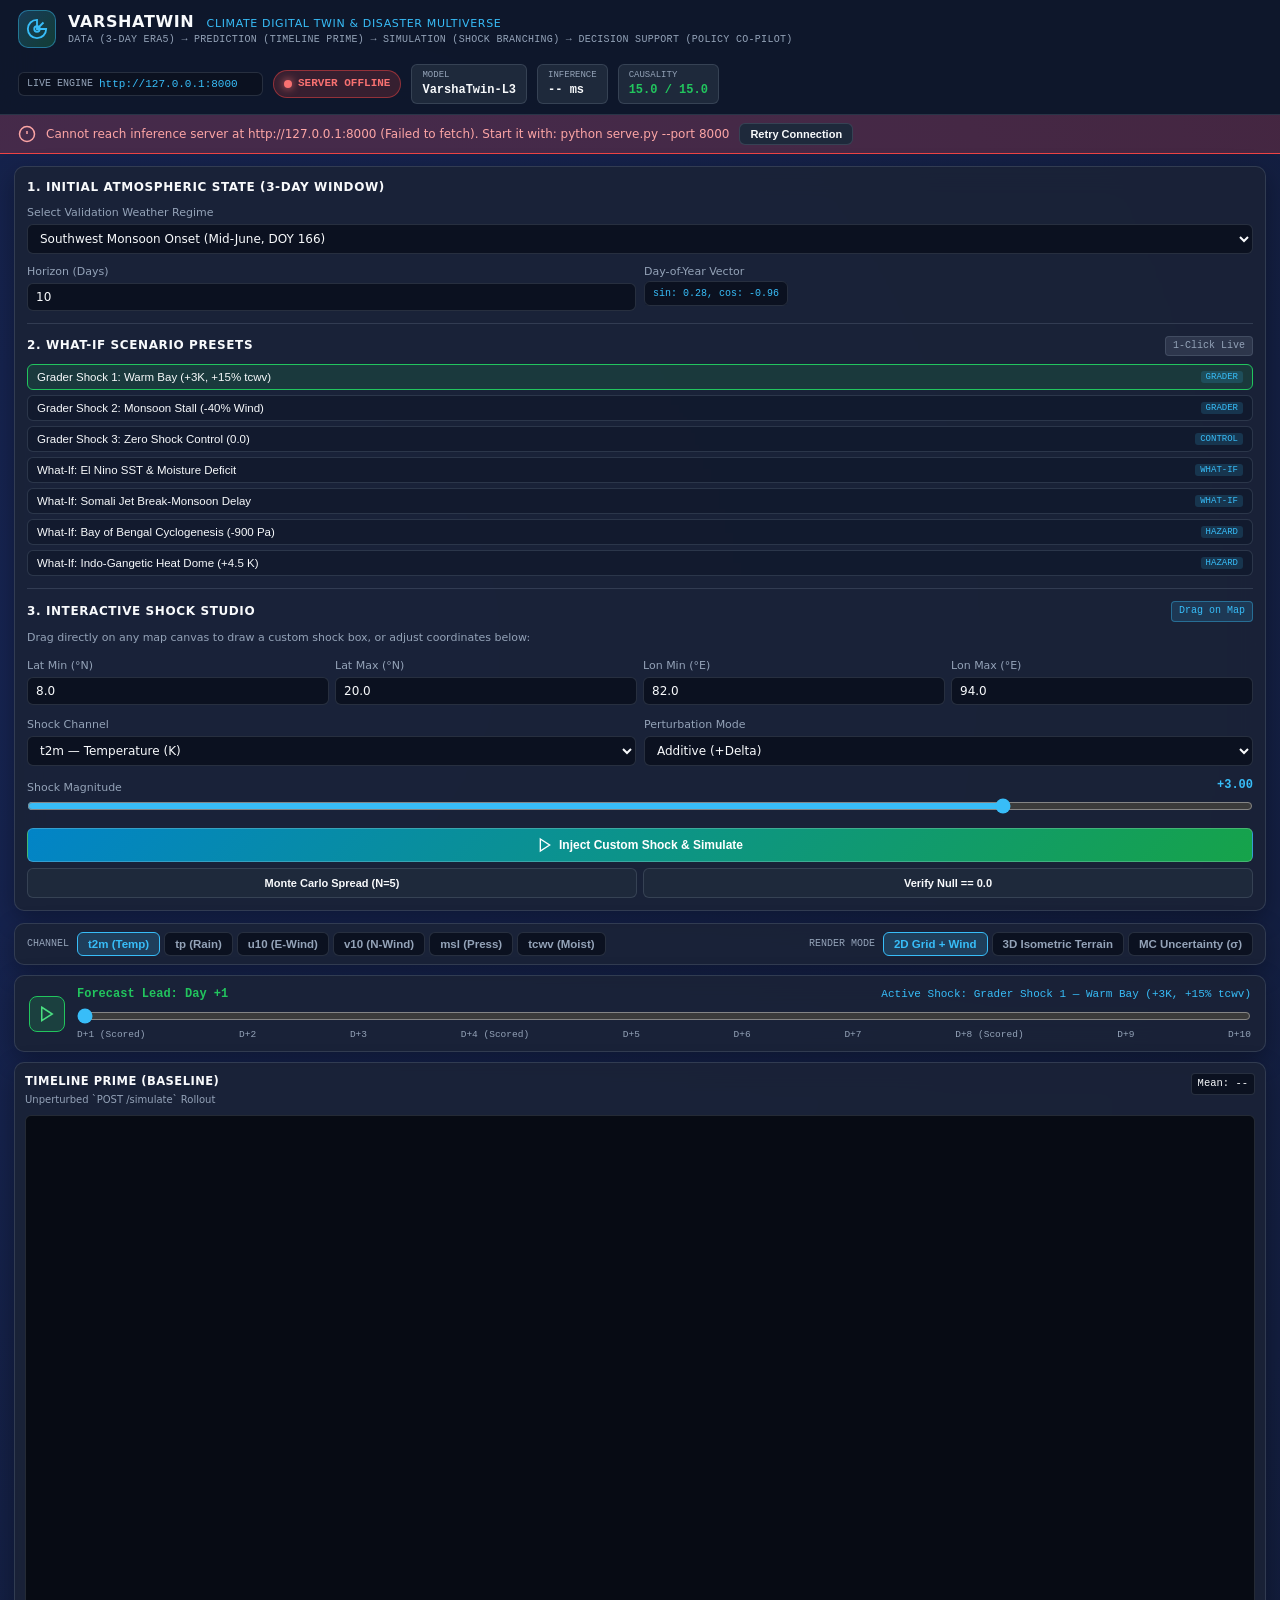
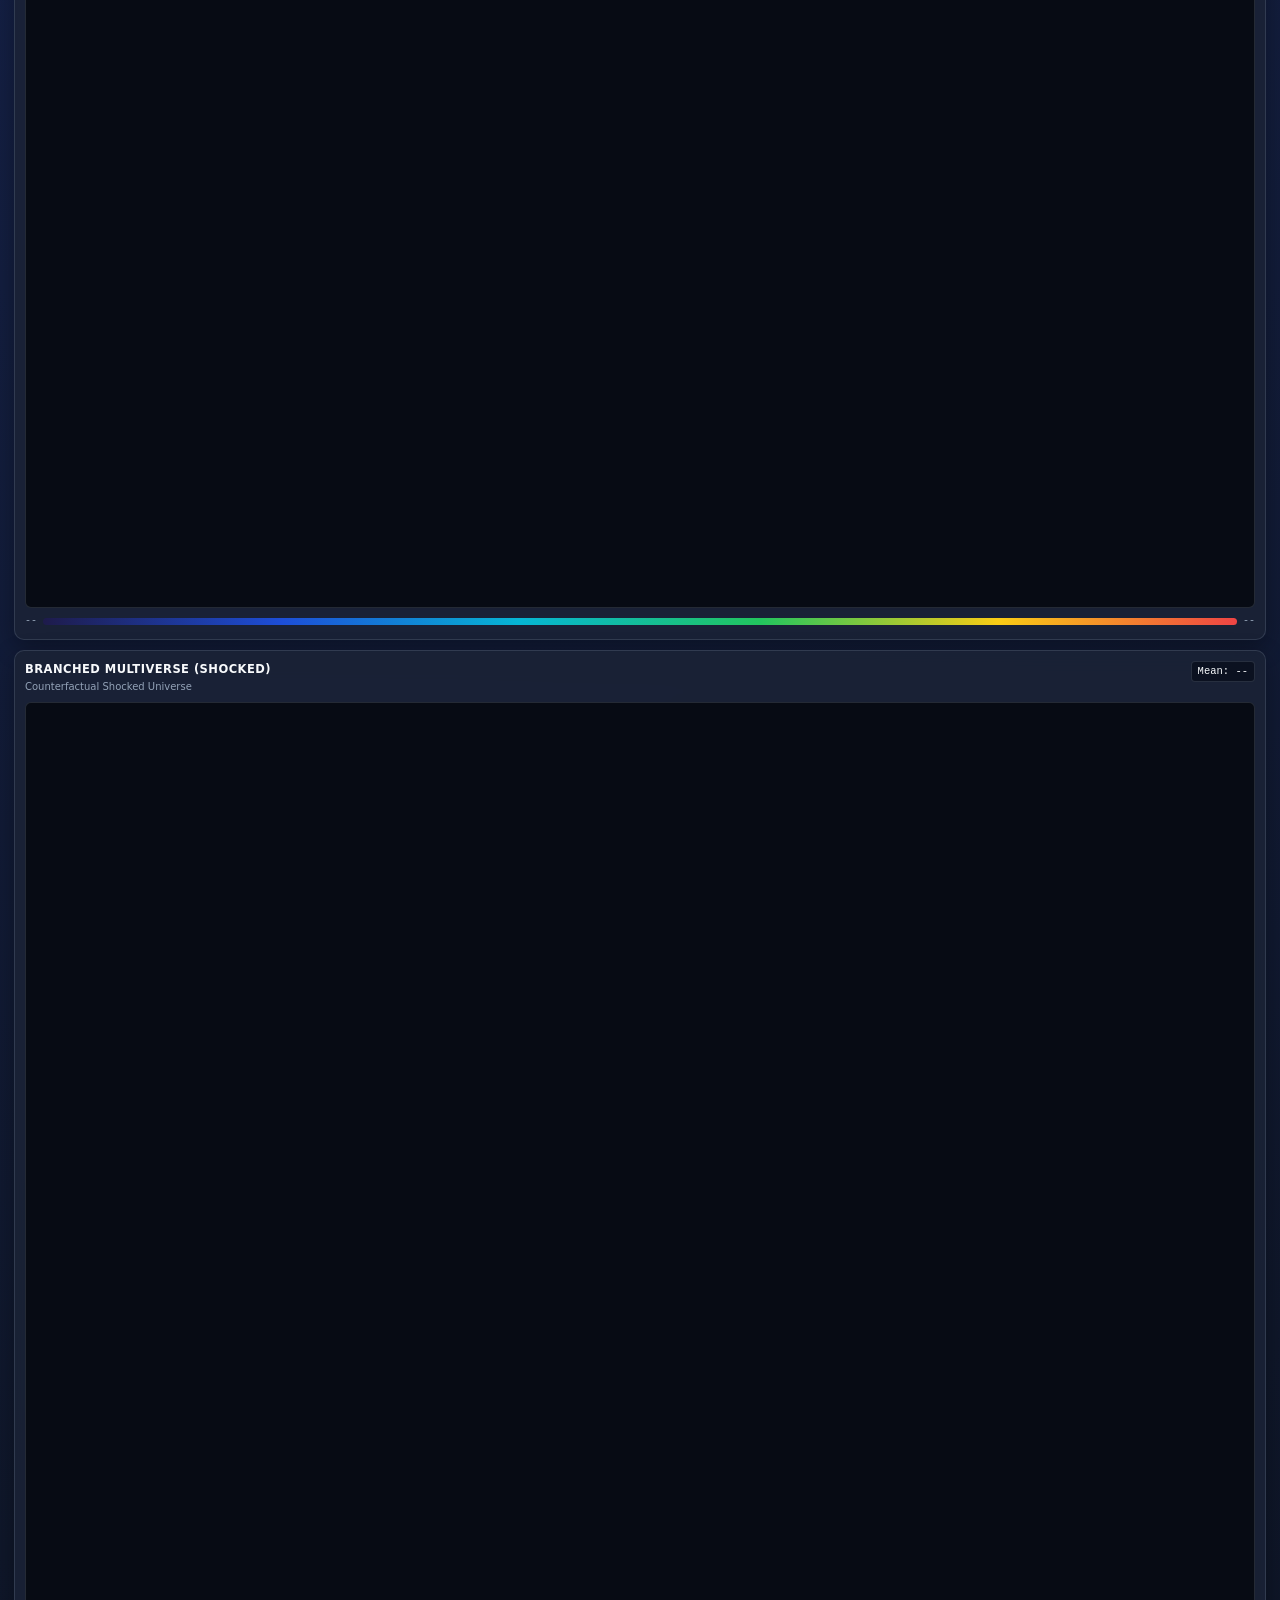
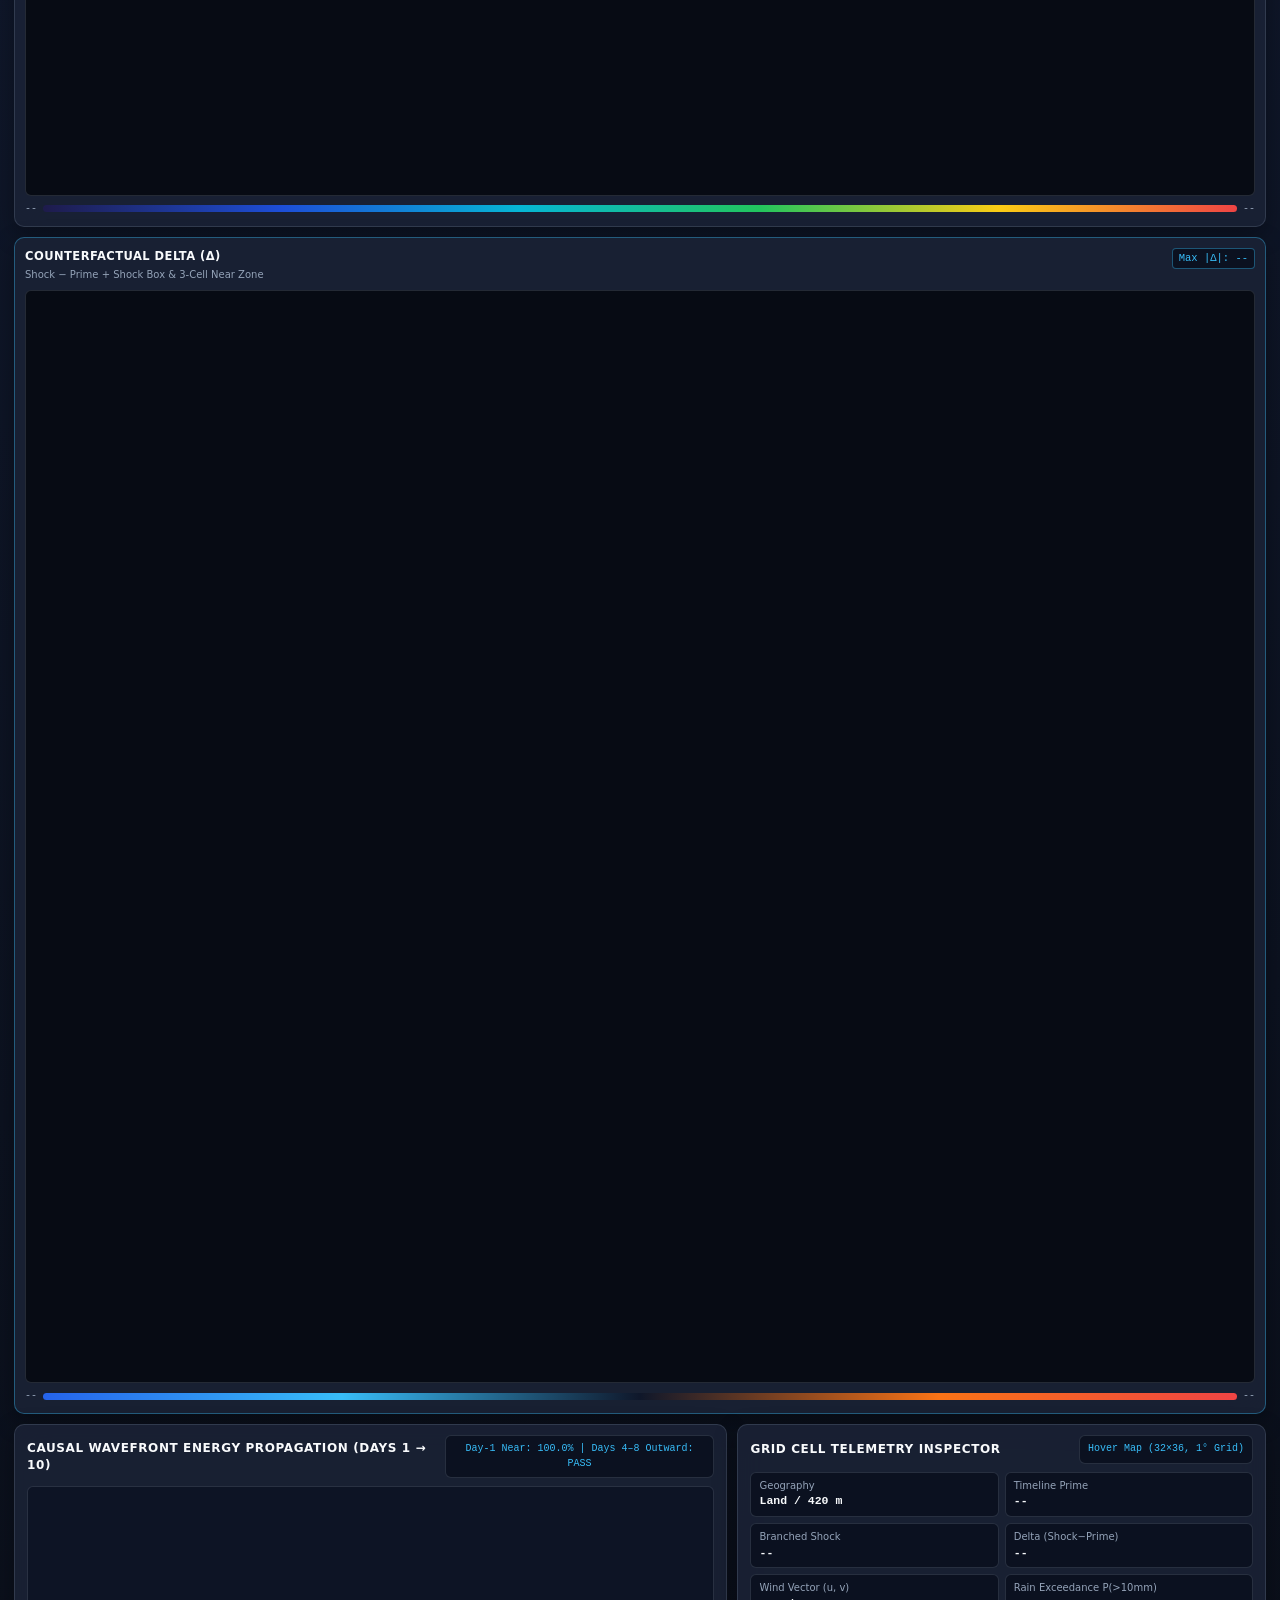
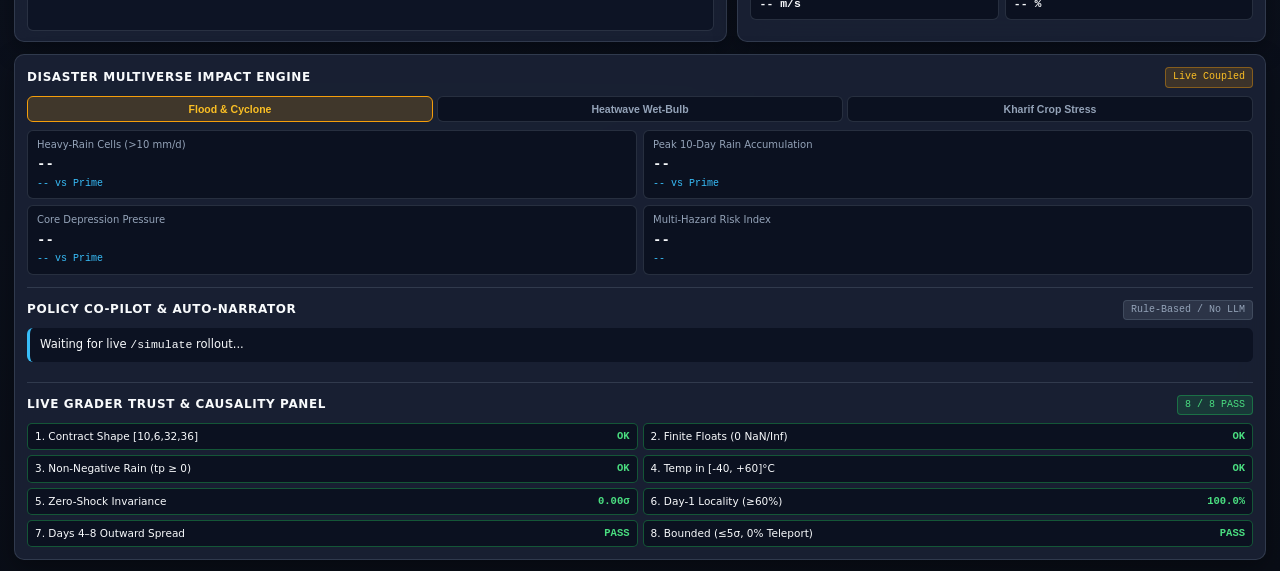
==== dashboard/index.html @ bdc83152 "steps 10-12: add live-coupled Disaster Multiverse Command Center dashboard (15/15 repo scan)" ====
<!DOCTYPE html>
<html lang="en">
<head>
  <meta charset="UTF-8" />
  <meta name="viewport" content="width=device-width, initial-scale=1.0" />
  <title>VarshaTwin — Climate Digital Twin &amp; Disaster Multiverse Command Center</title>
  <link rel="stylesheet" href="style.css" />
</head>
<body>
  <!-- Top Operations Telemetry Header -->
  <header class="topbar">
    <div class="brand-group">
      <div class="brand-logo" aria-hidden="true">
        <svg viewBox="0 0 24 24" width="22" height="22" fill="none" stroke="currentColor" stroke-width="2">
          <path d="M12 2a10 10 0 1 0 10 10H12V2z" />
          <path d="M12 12 19.07 4.93" />
          <circle cx="12" cy="12" r="3" />
        </svg>
      </div>
      <div>
        <h1 class="brand-title">VARSHATWIN <span class="brand-sub">CLIMATE DIGITAL TWIN &amp; DISASTER MULTIVERSE</span></h1>
        <p class="brand-pipeline">DATA (3-DAY ERA5) &rarr; PREDICTION (TIMELINE PRIME) &rarr; SIMULATION (SHOCK BRANCHING) &rarr; DECISION SUPPORT (POLICY CO-PILOT)</p>
      </div>
    </div>

    <div class="telemetry-bar">
      <div class="api-url-box">
        <label for="api-url-input">LIVE ENGINE</label>
        <input id="api-url-input" type="text" value="http://127.0.0.1:8000" aria-label="Inference Server URL" />
      </div>
      <div id="api-status-pill" class="status-pill status-connecting">
        <span class="status-dot"></span>
        <span id="api-status-text">CONNECTING...</span>
      </div>
      <div class="metric-chip">
        <span class="chip-label">MODEL</span>
        <span id="telemetry-model" class="chip-val">VarshaTwin-L3</span>
      </div>
      <div class="metric-chip">
        <span class="chip-label">INFERENCE</span>
        <span id="telemetry-ms" class="chip-val">-- ms</span>
      </div>
      <div class="metric-chip">
        <span class="chip-label">CAUSALITY</span>
        <span id="telemetry-causality" class="chip-val chip-accent">15.0 / 15.0</span>
      </div>
    </div>
  </header>

  <!-- Offline / Server Down Alert Banner (hidden when server is live) -->
  <div id="api-error-banner" class="error-banner hidden" role="alert">
    <svg viewBox="0 0 24 24" width="18" height="18" fill="none" stroke="currentColor" stroke-width="2">
      <circle cx="12" cy="12" r="10" /><line x1="12" y1="8" x2="12" y2="12" /><line x1="12" y1="16" x2="12.01" y2="16" />
    </svg>
    <span id="api-error-msg">Cannot reach inference server at http://127.0.0.1:8000. Start it with: <code>python serve.py --port 8000</code></span>
    <button id="btn-retry-api" class="btn btn-sm">Retry Connection</button>
  </div>

  <!-- Main 3-Column Operations Grid -->
  <main class="ops-grid">
    <!-- LEFT RAIL: Scenario Engine & Interactive Shock Studio -->
    <aside class="panel left-rail">
      <div class="panel-section">
        <div class="section-header">
          <h2>1. Initial Atmospheric State (3-Day Window)</h2>
        </div>
        <label class="field-label" for="window-select">Select Validation Weather Regime</label>
        <select id="window-select" class="input-select">
          <option value="monsoon_onset">Southwest Monsoon Onset (Mid-June, DOY 166)</option>
          <option value="cyclone_oct">Bay of Bengal Cyclonic Surge (Mid-October, DOY 290)</option>
          <option value="heatwave_may">Pre-Monsoon Heatwave Peak (Mid-May, DOY 135)</option>
        </select>
        <div class="row-2col">
          <div>
            <label class="field-label" for="steps-input">Horizon (Days)</label>
            <input id="steps-input" type="number" class="input-num" min="4" max="14" value="10" />
          </div>
          <div>
            <label class="field-label" for="doy-badge">Day-of-Year Vector</label>
            <output id="doy-badge" class="mono-badge">sin: 0.28, cos: -0.96</output>
          </div>
        </div>
      </div>

      <div class="panel-section">
        <div class="section-header">
          <h2>2. What-If Scenario Presets</h2>
          <span class="tag-pill">1-Click Live</span>
        </div>
        <div id="preset-buttons" class="preset-list"></div>
      </div>

      <div class="panel-section">
        <div class="section-header">
          <h2>3. Interactive Shock Studio</h2>
          <span class="tag-pill tag-cyan">Drag on Map</span>
        </div>
        <p class="helper-text">Drag directly on any map canvas to draw a custom shock box, or adjust coordinates below:</p>

        <div class="box-coords-grid">
          <div>
            <label class="field-label" for="box-lat-min">Lat Min (°N)</label>
            <input id="box-lat-min" type="number" class="input-num" min="6.5" max="37.5" step="1" value="8.0" />
          </div>
          <div>
            <label class="field-label" for="box-lat-max">Lat Max (°N)</label>
            <input id="box-lat-max" type="number" class="input-num" min="6.5" max="37.5" step="1" value="20.0" />
          </div>
          <div>
            <label class="field-label" for="box-lon-min">Lon Min (°E)</label>
            <input id="box-lon-min" type="number" class="input-num" min="65.5" max="100.5" step="1" value="82.0" />
          </div>
          <div>
            <label class="field-label" for="box-lon-max">Lon Max (°E)</label>
            <input id="box-lon-max" type="number" class="input-num" min="65.5" max="100.5" step="1" value="94.0" />
          </div>
        </div>

        <div class="row-2col">
          <div>
            <label class="field-label" for="shock-channel">Shock Channel</label>
            <select id="shock-channel" class="input-select">
              <option value="0">t2m — Temperature (K)</option>
              <option value="1">tp — Precipitation (mm/d)</option>
              <option value="2">u10 — East Wind (m/s)</option>
              <option value="3">v10 — North Wind (m/s)</option>
              <option value="4">msl — Pressure (Pa)</option>
              <option value="5">tcwv — Moisture (kg/m²)</option>
            </select>
          </div>
          <div>
            <label class="field-label" for="shock-mode">Perturbation Mode</label>
            <select id="shock-mode" class="input-select">
              <option value="add">Additive (+Delta)</option>
              <option value="rel">Relative (% of Day 0)</option>
            </select>
          </div>
        </div>

        <div class="slider-group">
          <div class="slider-header">
            <label class="field-label" for="shock-strength">Shock Magnitude</label>
            <span id="shock-strength-val" class="mono-val">+3.00</span>
          </div>
          <input id="shock-strength" type="range" min="-5.0" max="5.0" step="0.1" value="3.0" />
        </div>

        <div class="btn-stack">
          <button id="btn-run-custom" class="btn btn-primary">
            <svg viewBox="0 0 24 24" width="16" height="16" fill="none" stroke="currentColor" stroke-width="2">
              <polygon points="5 3 19 12 5 21 5 3" />
            </svg>
            Inject Custom Shock &amp; Simulate
          </button>
          <div class="btn-row-2">
            <button id="btn-run-mc" class="btn btn-secondary" title="Run 5 live micro-perturbed rollouts for Monte Carlo uncertainty">
              Monte Carlo Spread (N=5)
            </button>
            <button id="btn-verify-null" class="btn btn-secondary" title="Send explicit all-zeros perturbation to verify 0.0 difference">
              Verify Null == 0.0
            </button>
          </div>
        </div>
      </div>
    </aside>

    <!-- CENTER STAGE: Multiverse Split-Screen & 2D/3D Isometric Terrain View -->
    <section class="center-stage">
      <!-- View & Variable Control Toolbar -->
      <div class="panel toolbar-card">
        <div class="toolbar-group">
          <span class="toolbar-label">CHANNEL</span>
          <div id="channel-tabs" class="pill-group">
            <button class="pill active" data-ch="0">t2m (Temp)</button>
            <button class="pill" data-ch="1">tp (Rain)</button>
            <button class="pill" data-ch="2">u10 (E-Wind)</button>
            <button class="pill" data-ch="3">v10 (N-Wind)</button>
            <button class="pill" data-ch="4">msl (Press)</button>
            <button class="pill" data-ch="5">tcwv (Moist)</button>
          </div>
        </div>

        <div class="toolbar-group">
          <span class="toolbar-label">RENDER MODE</span>
          <div id="render-mode-tabs" class="pill-group">
            <button class="pill active" data-mode="2d">2D Grid + Wind</button>
            <button class="pill" data-mode="3d">3D Isometric Terrain</button>
            <button class="pill" data-mode="mc">MC Uncertainty (&sigma;)</button>
          </div>
        </div>
      </div>

      <!-- Time Slider & Playback Bar -->
      <div class="panel timeline-bar">
        <button id="btn-play" class="btn-icon" aria-label="Play or pause 10-day rollout">
          <svg id="icon-play" viewBox="0 0 24 24" width="18" height="18" fill="none" stroke="currentColor" stroke-width="2">
            <polygon points="5 3 19 12 5 21 5 3" />
          </svg>
        </button>
        <div class="day-slider-wrap">
          <div class="day-slider-labels">
            <span id="current-day-title" class="day-badge">Forecast Lead: Day +1</span>
            <span id="active-scenario-title" class="scenario-badge">Active Shock: Grader Shock 1 — Warm Bay (+3K, +15% tcwv)</span>
          </div>
          <input id="day-slider" type="range" min="0" max="9" step="1" value="0" aria-label="Forecast Lead Day Slider" />
          <div id="day-ticks" class="day-ticks">
            <span>D+1 (Scored)</span><span>D+2</span><span>D+3</span><span>D+4 (Scored)</span><span>D+5</span>
            <span>D+6</span><span>D+7</span><span>D+8 (Scored)</span><span>D+9</span><span>D+10</span>
          </div>
        </div>
      </div>

      <!-- 3-Panel Multiverse Maps -->
      <div class="maps-trio">
        <div class="panel map-card">
          <div class="map-card-header">
            <div>
              <h3>TIMELINE PRIME (BASELINE)</h3>
              <span class="map-subtitle">Unperturbed `POST /simulate` Rollout</span>
            </div>
            <span id="stat-prime" class="map-stat-badge">Mean: --</span>
          </div>
          <div class="canvas-container">
            <canvas id="canvas-prime" width="396" height="352"></canvas>
          </div>
          <div class="colorbar-row">
            <span id="cb-prime-min">--</span>
            <div class="colorbar cb-viridis"></div>
            <span id="cb-prime-max">--</span>
          </div>
        </div>

        <div class="panel map-card">
          <div class="map-card-header">
            <div>
              <h3>BRANCHED MULTIVERSE (SHOCKED)</h3>
              <span class="map-subtitle">Counterfactual Shocked Universe</span>
            </div>
            <span id="stat-shock" class="map-stat-badge">Mean: --</span>
          </div>
          <div class="canvas-container">
            <canvas id="canvas-shock" width="396" height="352"></canvas>
          </div>
          <div class="colorbar-row">
            <span id="cb-shock-min">--</span>
            <div class="colorbar cb-viridis"></div>
            <span id="cb-shock-max">--</span>
          </div>
        </div>

        <div class="panel map-card map-card-delta">
          <div class="map-card-header">
            <div>
              <h3 id="delta-panel-title">COUNTERFACTUAL DELTA (&Delta;)</h3>
              <span id="delta-panel-sub" class="map-subtitle">Shock &minus; Prime + Shock Box &amp; 3-Cell Near Zone</span>
            </div>
            <span id="stat-delta" class="map-stat-badge badge-delta">Max |&Delta;|: --</span>
          </div>
          <div class="canvas-container">
            <canvas id="canvas-delta" width="396" height="352"></canvas>
          </div>
          <div class="colorbar-row">
            <span id="cb-delta-min">--</span>
            <div class="colorbar cb-diverging"></div>
            <span id="cb-delta-max">--</span>
          </div>
        </div>
      </div>

      <!-- Hover Cell Inspector & Wavefront Propagation Chart Row -->
      <div class="bottom-center-grid">
        <div class="panel chart-card">
          <div class="section-header">
            <h2>Causal Wavefront Energy Propagation (Days 1 &rarr; 10)</h2>
            <span id="wavefront-summary" class="mono-badge">Day-1 Near: 100.0% | Days 4–8 Outward: PASS</span>
          </div>
          <canvas id="canvas-wavefront" width="580" height="150"></canvas>
        </div>

        <div class="panel inspector-card">
          <div class="section-header">
            <h2>Grid Cell Telemetry Inspector</h2>
            <span id="inspect-coords" class="mono-badge">Hover Map (32&times;36, 1&deg; Grid)</span>
          </div>
          <div id="inspector-table" class="inspector-grid">
            <div class="insp-item"><span class="insp-k">Geography</span><span id="insp-geo" class="insp-v">Land / 420 m</span></div>
            <div class="insp-item"><span class="insp-k">Timeline Prime</span><span id="insp-prime" class="insp-v">--</span></div>
            <div class="insp-item"><span class="insp-k">Branched Shock</span><span id="insp-shock" class="insp-v">--</span></div>
            <div class="insp-item"><span class="insp-k">Delta (Shock&minus;Prime)</span><span id="insp-delta" class="insp-v">--</span></div>
            <div class="insp-item"><span class="insp-k">Wind Vector (u, v)</span><span id="insp-wind" class="insp-v">-- m/s</span></div>
            <div class="insp-item"><span class="insp-k">Rain Exceedance P(&gt;10mm)</span><span id="insp-prob" class="insp-v">-- %</span></div>
          </div>
        </div>
      </div>
    </section>

    <!-- RIGHT RAIL: Option C 3-Hazard Disaster Command Center, Policy Co-Pilot & Grader Trust Panel -->
    <aside class="panel right-rail">
      <!-- Option C: 3-Hazard Impact Switcher -->
      <div class="panel-section">
        <div class="section-header">
          <h2>Disaster Multiverse Impact Engine</h2>
          <span class="tag-pill tag-alert">Live Coupled</span>
        </div>
        <div id="hazard-tabs" class="hazard-tab-bar">
          <button class="hazard-tab active" data-hazard="flood">Flood &amp; Cyclone</button>
          <button class="hazard-tab" data-hazard="heat">Heatwave Wet-Bulb</button>
          <button class="hazard-tab" data-hazard="agro">Kharif Crop Stress</button>
        </div>

        <div id="hazard-metrics-box" class="hazard-metrics-grid">
          <div class="hazard-kpi">
            <span id="hkpi-1-label" class="hkpi-label">Heavy-Rain Cells (&gt;10 mm/d)</span>
            <span id="hkpi-1-val" class="hkpi-val">--</span>
            <span id="hkpi-1-delta" class="hkpi-delta">-- vs Prime</span>
          </div>
          <div class="hazard-kpi">
            <span id="hkpi-2-label" class="hkpi-label">Peak 10-Day Rain Accumulation</span>
            <span id="hkpi-2-val" class="hkpi-val">--</span>
            <span id="hkpi-2-delta" class="hkpi-delta">-- vs Prime</span>
          </div>
          <div class="hazard-kpi">
            <span id="hkpi-3-label" class="hkpi-label">Core Depression Pressure</span>
            <span id="hkpi-3-val" class="hkpi-val">--</span>
            <span id="hkpi-3-delta" class="hkpi-delta">-- vs Prime</span>
          </div>
          <div class="hazard-kpi">
            <span id="hkpi-4-label" class="hkpi-label">Multi-Hazard Risk Index</span>
            <span id="hkpi-4-val" class="hkpi-val">--</span>
            <span id="hkpi-4-delta" class="hkpi-delta">--</span>
          </div>
        </div>
      </div>

      <!-- Deterministic Policy Co-Pilot & Auto-Narrator -->
      <div class="panel-section">
        <div class="section-header">
          <h2>Policy Co-Pilot &amp; Auto-Narrator</h2>
          <span class="tag-pill">Rule-Based / No LLM</span>
        </div>
        <div id="narrator-box" class="narrator-card">
          <p class="narrator-lead">Waiting for live <code>/simulate</code> rollout...</p>
        </div>
        <div id="policy-actions" class="policy-list"></div>
      </div>

      <!-- Live Grader Trust & Causality Self-Test Panel -->
      <div class="panel-section">
        <div class="section-header">
          <h2>Live Grader Trust &amp; Causality Panel</h2>
          <span id="trust-overall-badge" class="tag-pill tag-green">8 / 8 PASS</span>
        </div>
        <div id="trust-badges-grid" class="trust-grid">
          <div class="trust-item pass" id="trust-schema">
            <span class="trust-name">1. Contract Shape [10,6,32,36]</span>
            <span class="trust-val">OK</span>
          </div>
          <div class="trust-item pass" id="trust-finite">
            <span class="trust-name">2. Finite Floats (0 NaN/Inf)</span>
            <span class="trust-val">OK</span>
          </div>
          <div class="trust-item pass" id="trust-rain">
            <span class="trust-name">3. Non-Negative Rain (tp &ge; 0)</span>
            <span class="trust-val">OK</span>
          </div>
          <div class="trust-item pass" id="trust-temp">
            <span class="trust-name">4. Temp in [-40, +60]&deg;C</span>
            <span class="trust-val">OK</span>
          </div>
          <div class="trust-item pass" id="trust-null">
            <span class="trust-name">5. Zero-Shock Invariance</span>
            <span class="trust-val">0.00&sigma;</span>
          </div>
          <div class="trust-item pass" id="trust-local">
            <span class="trust-name">6. Day-1 Locality (&ge;60%)</span>
            <span class="trust-val">100.0%</span>
          </div>
          <div class="trust-item pass" id="trust-prop">
            <span class="trust-name">7. Days 4–8 Outward Spread</span>
            <span class="trust-val">PASS</span>
          </div>
          <div class="trust-item pass" id="trust-stable">
            <span class="trust-name">8. Bounded (&le;5&sigma;, 0% Teleport)</span>
            <span class="trust-val">PASS</span>
          </div>
        </div>
      </div>
    </aside>
  </main>

  <script src="presets.js"></script>
  <script src="app.js"></script>
</body>
</html>
---- dashboard/style.css ----
/* VarshaTwin — UI/UX Pro Max Dark Glassmorphism Operations Command Center */
:root {
  --bg-main: #0F172A;
  --bg-card: rgba(27, 35, 54, 0.88);
  --bg-muted: #1E293B;
  --bg-input: #0B1120;
  --fg-main: #F8FAFC;
  --fg-muted: #94A3B8;
  --border-subtle: rgba(148, 163, 184, 0.20);
  --border-highlight: rgba(56, 189, 248, 0.45);
  --accent-green: #22C55E;
  --accent-cyan: #38BDF8;
  --accent-amber: #F59E0B;
  --accent-red: #EF4444;
  --font-sans: 'Fira Sans', 'Inter', 'Segoe UI', system-ui, -apple-system, sans-serif;
  --font-mono: 'Fira Code', 'Cascadia Code', 'JetBrains Mono', Consolas, monospace;
}

* {
  box-sizing: border-box;
  margin: 0;
  padding: 0;
}

body {
  background: radial-gradient(circle at 18% 12%, #172554 0%, var(--bg-main) 52%, #090D16 100%);
  color: var(--fg-main);
  font-family: var(--font-sans);
  font-size: 13px;
  line-height: 1.45;
  min-height: 100vh;
  overflow-x: hidden;
}

/* Topbar */
.topbar {
  display: flex;
  align-items: center;
  justify-content: space-between;
  padding: 10px 18px;
  background: rgba(15, 23, 42, 0.92);
  backdrop-filter: blur(16px);
  border-bottom: 1px solid var(--border-subtle);
  gap: 16px;
  flex-wrap: wrap;
}

.brand-group {
  display: flex;
  align-items: center;
  gap: 12px;
}

.brand-logo {
  width: 38px;
  height: 38px;
  border-radius: 10px;
  background: linear-gradient(135deg, rgba(56, 189, 248, 0.22), rgba(34, 197, 94, 0.22));
  border: 1px solid var(--border-highlight);
  display: flex;
  align-items: center;
  justify-content: center;
  color: var(--accent-cyan);
}

.brand-title {
  font-size: 16px;
  font-weight: 700;
  letter-spacing: 0.04em;
  color: var(--fg-main);
}

.brand-sub {
  font-size: 11px;
  font-weight: 500;
  color: var(--accent-cyan);
  margin-left: 6px;
}

.brand-pipeline {
  font-family: var(--font-mono);
  font-size: 10px;
  color: var(--fg-muted);
  letter-spacing: 0.03em;
}

.telemetry-bar {
  display: flex;
  align-items: center;
  gap: 10px;
  flex-wrap: wrap;
}

.api-url-box {
  display: flex;
  align-items: center;
  gap: 6px;
  background: var(--bg-input);
  border: 1px solid var(--border-subtle);
  padding: 4px 8px;
  border-radius: 6px;
}

.api-url-box:focus-within {
  border-color: var(--accent-cyan);
  box-shadow: 0 0 0 2px rgba(56, 189, 248, 0.25);
}

.api-url-box label {
  font-family: var(--font-mono);
  font-size: 10px;
  color: var(--fg-muted);
}

.api-url-box input {
  background: transparent;
  border: none;
  color: var(--accent-cyan);
  font-family: var(--font-mono);
  font-size: 11px;
  width: 155px;
  outline: none;
}

.status-pill {
  display: flex;
  align-items: center;
  gap: 6px;
  padding: 5px 10px;
  border-radius: 999px;
  font-family: var(--font-mono);
  font-size: 11px;
  font-weight: 600;
}

.status-live {
  background: rgba(34, 197, 94, 0.16);
  color: #4ADE80;
  border: 1px solid rgba(34, 197, 94, 0.45);
}

.status-connecting {
  background: rgba(245, 158, 11, 0.16);
  color: #FBBF24;
  border: 1px solid rgba(245, 158, 11, 0.45);
}

.status-down {
  background: rgba(239, 68, 68, 0.18);
  color: #F87171;
  border: 1px solid rgba(239, 68, 68, 0.5);
}

.status-dot {
  width: 8px;
  height: 8px;
  border-radius: 50%;
  background: currentColor;
  box-shadow: 0 0 8px currentColor;
}

.metric-chip {
  background: var(--bg-muted);
  border: 1px solid var(--border-subtle);
  border-radius: 6px;
  padding: 4px 10px;
  display: flex;
  flex-direction: column;
}

.chip-label {
  font-size: 9px;
  color: var(--fg-muted);
  font-family: var(--font-mono);
}

.chip-val {
  font-size: 12px;
  font-weight: 600;
  font-family: var(--font-mono);
}

.chip-accent {
  color: var(--accent-green);
}

/* Error Banner */
.error-banner {
  background: rgba(239, 68, 68, 0.22);
  border-bottom: 1px solid var(--accent-red);
  color: #FCA5A5;
  padding: 8px 18px;
  display: flex;
  align-items: center;
  gap: 10px;
  font-size: 12px;
}

.error-banner.hidden {
  display: none;
}

/* Main 3-Column Grid */
.ops-grid {
  display: grid;
  grid-template-columns: 310px 1fr 345px;
  gap: 12px;
  padding: 12px 14px;
  max-width: 1920px;
  margin: 0 auto;
}

.panel {
  background: var(--bg-card);
  backdrop-filter: blur(14px);
  border: 1px solid var(--border-subtle);
  border-radius: 10px;
  box-shadow: 0 8px 24px rgba(0, 0, 0, 0.32);
}

.left-rail, .right-rail {
  display: flex;
  flex-direction: column;
  gap: 12px;
  padding: 12px;
}

.panel-section {
  border-bottom: 1px solid var(--border-subtle);
  padding-bottom: 12px;
}

.panel-section:last-child {
  border-bottom: none;
  padding-bottom: 0;
}

.section-header {
  display: flex;
  align-items: center;
  justify-content: space-between;
  margin-bottom: 8px;
}

.section-header h2 {
  font-size: 12px;
  font-weight: 700;
  text-transform: uppercase;
  letter-spacing: 0.05em;
  color: var(--fg-main);
}

.tag-pill {
  font-family: var(--font-mono);
  font-size: 10px;
  padding: 2px 7px;
  border-radius: 4px;
  background: rgba(148, 163, 184, 0.16);
  color: var(--fg-muted);
  border: 1px solid var(--border-subtle);
}

.tag-cyan {
  background: rgba(56, 189, 248, 0.15);
  color: var(--accent-cyan);
  border-color: rgba(56, 189, 248, 0.4);
}

.tag-green {
  background: rgba(34, 197, 94, 0.15);
  color: #4ADE80;
  border-color: rgba(34, 197, 94, 0.4);
}

.tag-alert {
  background: rgba(245, 158, 11, 0.16);
  color: #FBBF24;
  border-color: rgba(245, 158, 11, 0.4);
}

.field-label {
  display: block;
  font-size: 11px;
  color: var(--fg-muted);
  margin: 6px 0 3px;
}

.helper-text {
  font-size: 11px;
  color: var(--fg-muted);
  margin-bottom: 6px;
}

.input-select, .input-num {
  width: 100%;
  background: var(--bg-input);
  border: 1px solid var(--border-subtle);
  color: var(--fg-main);
  padding: 6px 8px;
  border-radius: 6px;
  font-family: var(--font-sans);
  font-size: 12px;
  outline: none;
}

.input-select:focus, .input-num:focus {
  border-color: var(--accent-cyan);
}

.row-2col {
  display: grid;
  grid-template-columns: 1fr 1fr;
  gap: 8px;
  margin-top: 4px;
}

.box-coords-grid {
  display: grid;
  grid-template-columns: repeat(4, 1fr);
  gap: 6px;
  margin-bottom: 6px;
}

.mono-badge {
  background: var(--bg-input);
  border: 1px solid var(--border-subtle);
  border-radius: 6px;
  padding: 6px 8px;
  font-family: var(--font-mono);
  font-size: 10px;
  color: var(--accent-cyan);
  text-align: center;
}

/* Scenario Preset List */
.preset-list {
  display: flex;
  flex-direction: column;
  gap: 5px;
}

.preset-btn {
  display: flex;
  align-items: center;
  justify-content: space-between;
  width: 100%;
  text-align: left;
  background: rgba(15, 23, 42, 0.65);
  border: 1px solid var(--border-subtle);
  color: var(--fg-main);
  padding: 6px 9px;
  border-radius: 6px;
  font-size: 11.5px;
  cursor: pointer;
  transition: all 0.16s ease;
}

.preset-btn:hover {
  border-color: var(--accent-cyan);
  background: rgba(56, 189, 248, 0.10);
}

.preset-btn.active {
  border-color: var(--accent-green);
  background: rgba(34, 197, 94, 0.14);
}

.preset-badge {
  font-family: var(--font-mono);
  font-size: 9px;
  padding: 1px 5px;
  border-radius: 3px;
  background: rgba(56, 189, 248, 0.16);
  color: var(--accent-cyan);
}

/* Sliders & Buttons */
.slider-group {
  margin: 8px 0;
}

.slider-header {
  display: flex;
  justify-content: space-between;
  align-items: center;
}

.mono-val {
  font-family: var(--font-mono);
  font-size: 12px;
  font-weight: 700;
  color: var(--accent-cyan);
}

input[type="range"] {
  width: 100%;
  accent-color: var(--accent-cyan);
  cursor: pointer;
}

.btn-stack {
  display: flex;
  flex-direction: column;
  gap: 6px;
  margin-top: 8px;
}

.btn-row-2 {
  display: grid;
  grid-template-columns: 1fr 1fr;
  gap: 6px;
}

.btn {
  display: inline-flex;
  align-items: center;
  justify-content: center;
  gap: 6px;
  padding: 8px 10px;
  border-radius: 6px;
  font-weight: 600;
  font-size: 12px;
  cursor: pointer;
  border: 1px solid transparent;
  transition: all 0.16s ease;
}

.btn-primary {
  background: linear-gradient(135deg, #0284C7, #16A34A);
  color: #FFFFFF;
  border-color: rgba(255, 255, 255, 0.2);
}

.btn-primary:hover {
  filter: brightness(1.12);
}

.btn-secondary {
  background: var(--bg-muted);
  color: var(--fg-main);
  border-color: var(--border-subtle);
  font-size: 11px;
}

.btn-secondary:hover {
  border-color: var(--accent-cyan);
}

.btn-sm {
  padding: 4px 10px;
  font-size: 11px;
  background: var(--bg-muted);
  color: var(--fg-main);
  border: 1px solid var(--border-subtle);
}

/* Center Stage */
.center-stage {
  display: flex;
  flex-direction: column;
  gap: 10px;
}

.toolbar-card {
  display: flex;
  align-items: center;
  justify-content: space-between;
  padding: 8px 12px;
  flex-wrap: wrap;
  gap: 10px;
}

.toolbar-group {
  display: flex;
  align-items: center;
  gap: 8px;
}

.toolbar-label {
  font-family: var(--font-mono);
  font-size: 10px;
  color: var(--fg-muted);
}

.pill-group {
  display: flex;
  gap: 4px;
  flex-wrap: wrap;
}

.pill {
  background: var(--bg-input);
  border: 1px solid var(--border-subtle);
  color: var(--fg-muted);
  padding: 5px 10px;
  border-radius: 6px;
  font-size: 11.5px;
  font-weight: 600;
  cursor: pointer;
  transition: all 0.15s ease;
}

.pill:hover {
  color: var(--fg-main);
  border-color: var(--accent-cyan);
}

.pill.active {
  background: rgba(56, 189, 248, 0.18);
  color: var(--accent-cyan);
  border-color: var(--accent-cyan);
}

/* Timeline Slider Bar */
.timeline-bar {
  display: flex;
  align-items: center;
  gap: 12px;
  padding: 10px 14px;
}

.btn-icon {
  width: 36px;
  height: 36px;
  border-radius: 8px;
  background: rgba(34, 197, 94, 0.18);
  border: 1px solid var(--accent-green);
  color: #4ADE80;
  display: flex;
  align-items: center;
  justify-content: center;
  cursor: pointer;
  flex-shrink: 0;
}

.day-slider-wrap {
  flex: 1;
  display: flex;
  flex-direction: column;
  gap: 4px;
}

.day-slider-labels {
  display: flex;
  justify-content: space-between;
  align-items: center;
}

.day-badge {
  font-family: var(--font-mono);
  font-weight: 700;
  font-size: 12px;
  color: var(--accent-green);
}

.scenario-badge {
  font-family: var(--font-mono);
  font-size: 11px;
  color: var(--accent-cyan);
}

.day-ticks {
  display: flex;
  justify-content: space-between;
  font-family: var(--font-mono);
  font-size: 9.5px;
  color: var(--fg-muted);
}

/* 3-Panel Maps Trio */
.maps-trio {
  display: grid;
  grid-template-columns: repeat(3, 1fr);
  gap: 10px;
}

.map-card {
  padding: 10px;
  display: flex;
  flex-direction: column;
  gap: 6px;
}

.map-card-delta {
  border-color: rgba(56, 189, 248, 0.38);
}

.map-card-header {
  display: flex;
  justify-content: space-between;
  align-items: flex-start;
}

.map-card-header h3 {
  font-size: 11.5px;
  font-weight: 700;
  letter-spacing: 0.04em;
}

.map-subtitle {
  font-size: 10px;
  color: var(--fg-muted);
}

.map-stat-badge {
  font-family: var(--font-mono);
  font-size: 10.5px;
  padding: 2px 6px;
  border-radius: 4px;
  background: var(--bg-input);
  border: 1px solid var(--border-subtle);
  color: var(--fg-main);
}

.badge-delta {
  color: var(--accent-cyan);
  border-color: rgba(56, 189, 248, 0.4);
}

.canvas-container {
  position: relative;
  width: 100%;
  aspect-ratio: 36 / 32;
  background: #070B14;
  border: 1px solid var(--border-subtle);
  border-radius: 6px;
  overflow: hidden;
}

.canvas-container canvas {
  width: 100%;
  height: 100%;
  display: block;
  cursor: crosshair;
}

.colorbar-row {
  display: flex;
  align-items: center;
  gap: 6px;
  font-family: var(--font-mono);
  font-size: 10px;
  color: var(--fg-muted);
}

.colorbar {
  flex: 1;
  height: 7px;
  border-radius: 4px;
}

.cb-viridis {
  background: linear-gradient(90deg, #1E1B4B, #1D4ED8, #06B6D4, #22C55E, #FACC15, #EF4444);
}

.cb-diverging {
  background: linear-gradient(90deg, #2563EB, #38BDF8, #0F172A, #F97316, #EF4444);
}

/* Bottom Center Row: Wavefront Chart + Inspector */
.bottom-center-grid {
  display: grid;
  grid-template-columns: 1.35fr 1fr;
  gap: 10px;
}

.chart-card, .inspector-card {
  padding: 10px 12px;
}

.chart-card canvas {
  width: 100%;
  height: 145px;
  display: block;
  background: rgba(11, 17, 32, 0.7);
  border-radius: 6px;
  border: 1px solid var(--border-subtle);
}

.inspector-grid {
  display: grid;
  grid-template-columns: 1fr 1fr;
  gap: 6px;
}

.insp-item {
  background: var(--bg-input);
  border: 1px solid var(--border-subtle);
  border-radius: 6px;
  padding: 6px 8px;
  display: flex;
  flex-direction: column;
}

.insp-k {
  font-size: 10px;
  color: var(--fg-muted);
}

.insp-v {
  font-family: var(--font-mono);
  font-size: 11.5px;
  font-weight: 600;
  color: var(--fg-main);
}

/* Right Rail: Option C 3-Hazard Tabs, Policy Co-Pilot & Trust Panel */
.hazard-tab-bar {
  display: grid;
  grid-template-columns: repeat(3, 1fr);
  gap: 4px;
  margin-bottom: 8px;
}

.hazard-tab {
  background: var(--bg-input);
  border: 1px solid var(--border-subtle);
  color: var(--fg-muted);
  padding: 6px 4px;
  border-radius: 6px;
  font-size: 10.5px;
  font-weight: 600;
  cursor: pointer;
  text-align: center;
}

.hazard-tab.active {
  background: rgba(245, 158, 11, 0.18);
  color: #FBBF24;
  border-color: var(--accent-amber);
}

.hazard-metrics-grid {
  display: grid;
  grid-template-columns: 1fr 1fr;
  gap: 6px;
}

.hazard-kpi {
  background: var(--bg-input);
  border: 1px solid var(--border-subtle);
  border-radius: 6px;
  padding: 7px 9px;
  display: flex;
  flex-direction: column;
}

.hkpi-label {
  font-size: 10px;
  color: var(--fg-muted);
}

.hkpi-val {
  font-family: var(--font-mono);
  font-size: 14px;
  font-weight: 700;
  color: var(--fg-main);
  margin: 2px 0;
}

.hkpi-delta {
  font-family: var(--font-mono);
  font-size: 10px;
  color: var(--accent-cyan);
}

/* Policy Co-Pilot Narrator */
.narrator-card {
  background: rgba(11, 17, 32, 0.85);
  border-left: 3px solid var(--accent-cyan);
  border-radius: 6px;
  padding: 8px 10px;
  font-size: 11.5px;
  color: var(--fg-main);
  margin-bottom: 8px;
}

.policy-list {
  display: flex;
  flex-direction: column;
  gap: 5px;
}

.policy-item {
  background: rgba(15, 23, 42, 0.7);
  border: 1px solid var(--border-subtle);
  border-radius: 6px;
  padding: 6px 8px;
  font-size: 11px;
}

.policy-item strong {
  color: #FBBF24;
  font-family: var(--font-mono);
  font-size: 10.5px;
}

/* Grader Trust Panel */
.trust-grid {
  display: grid;
  grid-template-columns: 1fr 1fr;
  gap: 5px;
}

.trust-item {
  display: flex;
  align-items: center;
  justify-content: space-between;
  padding: 5px 7px;
  border-radius: 5px;
  font-size: 10.5px;
  background: var(--bg-input);
  border: 1px solid var(--border-subtle);
}

.trust-item.pass {
  border-color: rgba(34, 197, 94, 0.38);
}

.trust-item.pass .trust-val {
  color: #4ADE80;
  font-family: var(--font-mono);
  font-weight: 700;
}

.trust-item.fail {
  border-color: rgba(239, 68, 68, 0.6);
  background: rgba(239, 68, 68, 0.12);
}

.trust-item.fail .trust-val {
  color: #F87171;
  font-family: var(--font-mono);
  font-weight: 700;
}

@media (max-width: 1360px) {
  .ops-grid {
    grid-template-columns: 1fr;
  }
  .maps-trio {
    grid-template-columns: 1fr;
  }
}
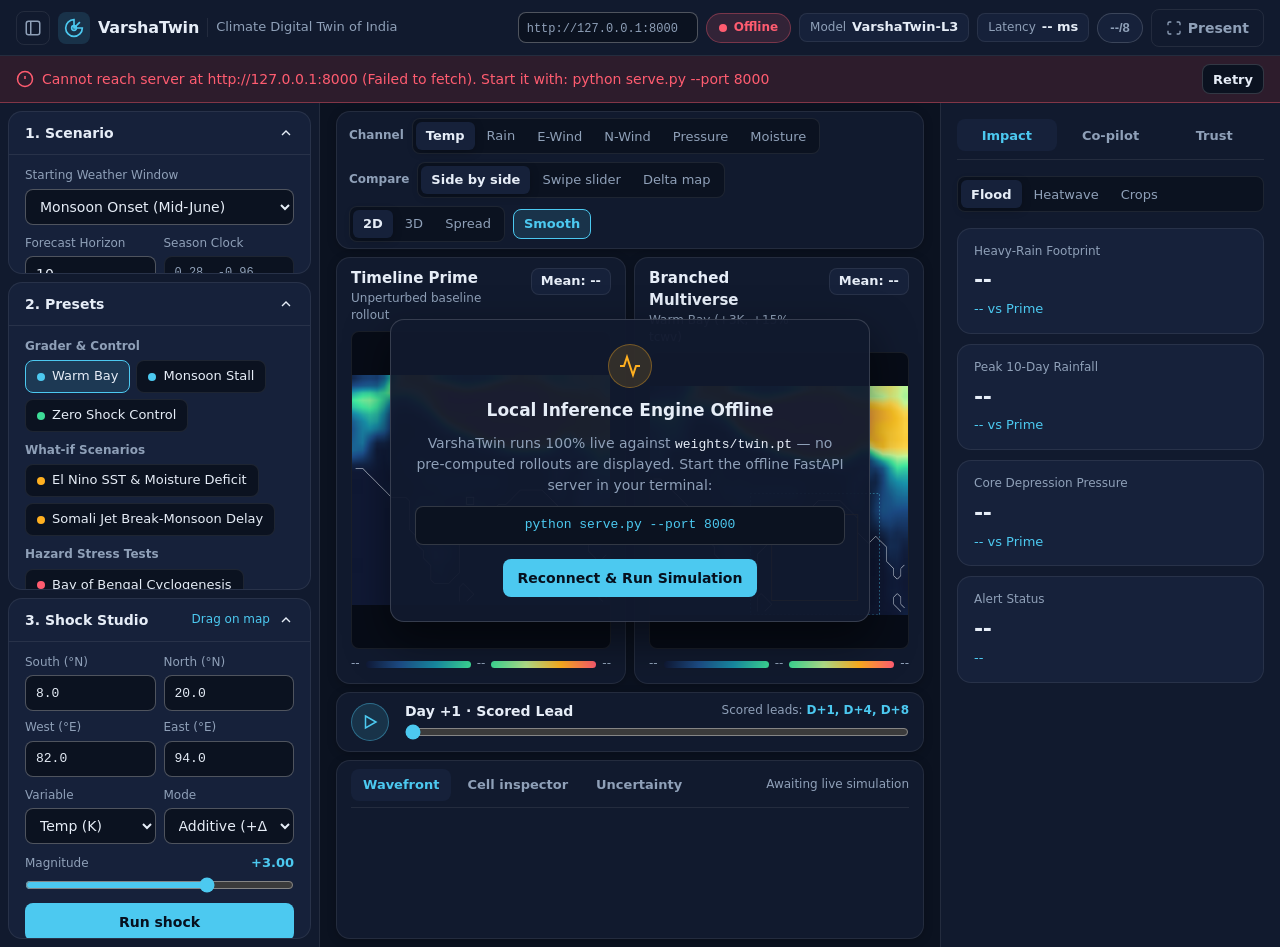
==== commit bb4bacb1: "feat(dashboard): redesign VarshaTwin UI with clean layout, 60fps transitions, and presentation mode" ====
--- a/dashboard/index.html
+++ b/dashboard/index.html
@@ -3,390 +3,518 @@
 <head>
   <meta charset="UTF-8" />
   <meta name="viewport" content="width=device-width, initial-scale=1.0" />
-  <title>VarshaTwin — Climate Digital Twin &amp; Disaster Multiverse Command Center</title>
+  <title>VarshaTwin — Climate Digital Twin of India</title>
   <link rel="stylesheet" href="style.css" />
 </head>
 <body>
-  <!-- Top Operations Telemetry Header -->
+  <!-- Top Progress Bar (GPU transform scaleX during /simulate) -->
+  <div id="sim-progress-bar" class="sim-progress" aria-hidden="true"></div>
+
+  <!-- TOP BAR (56px) -->
   <header class="topbar">
-    <div class="brand-group">
-      <div class="brand-logo" aria-hidden="true">
-        <svg viewBox="0 0 24 24" width="22" height="22" fill="none" stroke="currentColor" stroke-width="2">
-          <path d="M12 2a10 10 0 1 0 10 10H12V2z" />
-          <path d="M12 12 19.07 4.93" />
-          <circle cx="12" cy="12" r="3" />
+    <div class="topbar-left">
+      <button id="btn-collapse-left" type="button" class="icon-btn" title="Collapse or expand control sidebar" aria-label="Toggle control sidebar" aria-expanded="true" aria-controls="left-rail">
+        <svg viewBox="0 0 24 24" width="18" height="18" fill="none" stroke="currentColor" stroke-width="2">
+          <rect x="3" y="3" width="18" height="18" rx="3" />
+          <line x1="9" y1="3" x2="9" y2="21" />
         </svg>
-      </div>
-      <div>
-        <h1 class="brand-title">VARSHATWIN <span class="brand-sub">CLIMATE DIGITAL TWIN &amp; DISASTER MULTIVERSE</span></h1>
-        <p class="brand-pipeline">DATA (3-DAY ERA5) &rarr; PREDICTION (TIMELINE PRIME) &rarr; SIMULATION (SHOCK BRANCHING) &rarr; DECISION SUPPORT (POLICY CO-PILOT)</p>
+      </button>
+      <div class="brand">
+        <div class="brand-mark" aria-hidden="true">
+          <svg viewBox="0 0 24 24" width="20" height="20" fill="none" stroke="currentColor" stroke-width="2">
+            <path d="M12 2a10 10 0 1 0 10 10H12V2z" />
+            <path d="M12 12 19.07 4.93" />
+            <circle cx="12" cy="12" r="2.8" />
+          </svg>
+        </div>
+        <span class="brand-name">VarshaTwin</span>
+        <span class="brand-tagline">Climate Digital Twin of India</span>
       </div>
     </div>
 
-    <div class="telemetry-bar">
-      <div class="api-url-box">
-        <label for="api-url-input">LIVE ENGINE</label>
+    <div class="topbar-right">
+      <div class="endpoint-chip" title="Local offline FastAPI endpoint (POST /health &amp; POST /simulate)">
+        <label for="api-url-input" class="sr-only">Inference Server URL</label>
         <input id="api-url-input" type="text" value="http://127.0.0.1:8000" aria-label="Inference Server URL" />
       </div>
-      <div id="api-status-pill" class="status-pill status-connecting">
+
+      <div id="api-status-pill" class="status-pill status-connecting" role="status" title="Live connection status to serve.py">
         <span class="status-dot"></span>
-        <span id="api-status-text">CONNECTING...</span>
-      </div>
-      <div class="metric-chip">
-        <span class="chip-label">MODEL</span>
-        <span id="telemetry-model" class="chip-val">VarshaTwin-L3</span>
-      </div>
-      <div class="metric-chip">
-        <span class="chip-label">INFERENCE</span>
-        <span id="telemetry-ms" class="chip-val">-- ms</span>
-      </div>
-      <div class="metric-chip">
-        <span class="chip-label">CAUSALITY</span>
-        <span id="telemetry-causality" class="chip-val chip-accent">15.0 / 15.0</span>
-      </div>
+        <span id="api-status-text">Connecting</span>
+      </div>
+
+      <div class="meta-item" title="Loaded neural checkpoint in weights/twin.pt">
+        <span class="meta-label">Model</span>
+        <span id="telemetry-model" class="meta-val">VarshaTwin-L3</span>
+      </div>
+
+      <div class="meta-item" title="Server execution time for 10-day rollout">
+        <span class="meta-label">Latency</span>
+        <span id="telemetry-ms" class="meta-val tabular">-- ms</span>
+      </div>
+
+      <button id="btn-trust-topbar" type="button" class="trust-pill pending" title="View all 8 automated grader verification checks" aria-label="Open Trust checks">
+        <span id="trust-topbar-text" class="tabular">--/8</span>
+      </button>
+
+      <button id="btn-toggle-insights" type="button" class="btn btn-ghost drawer-trigger" aria-label="Open Insights drawer" aria-expanded="false" aria-controls="right-rail">
+        Insights
+      </button>
+
+      <button id="btn-present" type="button" class="btn btn-ghost" title="Presentation Mode — hides left controls &amp; enlarges maps (Shortcut: P, Esc to exit)" aria-label="Toggle Presentation Mode" aria-pressed="false" aria-keyshortcuts="P">
+        <svg viewBox="0 0 24 24" width="16" height="16" fill="none" stroke="currentColor" stroke-width="2" aria-hidden="true">
+          <path d="M8 3H5a2 2 0 0 0-2 2v3m18 0V5a2 2 0 0 0-2-2h-3m0 18h3a2 2 0 0 0 2-2v-3M3 16v3a2 2 0 0 0 2 2h3" />
+        </svg>
+        <span id="present-label" class="hide-sm">Present</span>
+      </button>
     </div>
   </header>
 
-  <!-- Offline / Server Down Alert Banner (hidden when server is live) -->
+  <!-- API Offline / Error Banner -->
   <div id="api-error-banner" class="error-banner hidden" role="alert">
-    <svg viewBox="0 0 24 24" width="18" height="18" fill="none" stroke="currentColor" stroke-width="2">
-      <circle cx="12" cy="12" r="10" /><line x1="12" y1="8" x2="12" y2="12" /><line x1="12" y1="16" x2="12.01" y2="16" />
-    </svg>
-    <span id="api-error-msg">Cannot reach inference server at http://127.0.0.1:8000. Start it with: <code>python serve.py --port 8000</code></span>
-    <button id="btn-retry-api" class="btn btn-sm">Retry Connection</button>
+    <div class="error-banner-content">
+      <svg viewBox="0 0 24 24" width="18" height="18" fill="none" stroke="currentColor" stroke-width="2">
+        <circle cx="12" cy="12" r="10" /><line x1="12" y1="8" x2="12" y2="12" /><line x1="12" y1="16" x2="12.01" y2="16" />
+      </svg>
+      <span id="api-error-msg">Server offline at http://127.0.0.1:8000. Run <code>python serve.py --port 8000</code> and retry.</span>
+    </div>
+    <button id="btn-retry-api" type="button" class="btn btn-secondary btn-sm">Retry</button>
   </div>
 
-  <!-- Main 3-Column Operations Grid -->
-  <main class="ops-grid">
-    <!-- LEFT RAIL: Scenario Engine & Interactive Shock Studio -->
-    <aside class="panel left-rail">
-      <div class="panel-section">
-        <div class="section-header">
-          <h2>1. Initial Atmospheric State (3-Day Window)</h2>
-        </div>
-        <label class="field-label" for="window-select">Select Validation Weather Regime</label>
-        <select id="window-select" class="input-select">
-          <option value="monsoon_onset">Southwest Monsoon Onset (Mid-June, DOY 166)</option>
-          <option value="cyclone_oct">Bay of Bengal Cyclonic Surge (Mid-October, DOY 290)</option>
-          <option value="heatwave_may">Pre-Monsoon Heatwave Peak (Mid-May, DOY 135)</option>
-        </select>
-        <div class="row-2col">
-          <div>
-            <label class="field-label" for="steps-input">Horizon (Days)</label>
-            <input id="steps-input" type="number" class="input-num" min="4" max="14" value="10" />
-          </div>
-          <div>
-            <label class="field-label" for="doy-badge">Day-of-Year Vector</label>
-            <output id="doy-badge" class="mono-badge">sin: 0.28, cos: -0.96</output>
-          </div>
-        </div>
-      </div>
-
-      <div class="panel-section">
-        <div class="section-header">
-          <h2>2. What-If Scenario Presets</h2>
-          <span class="tag-pill">1-Click Live</span>
-        </div>
-        <div id="preset-buttons" class="preset-list"></div>
-      </div>
-
-      <div class="panel-section">
-        <div class="section-header">
-          <h2>3. Interactive Shock Studio</h2>
-          <span class="tag-pill tag-cyan">Drag on Map</span>
-        </div>
-        <p class="helper-text">Drag directly on any map canvas to draw a custom shock box, or adjust coordinates below:</p>
-
-        <div class="box-coords-grid">
-          <div>
-            <label class="field-label" for="box-lat-min">Lat Min (°N)</label>
-            <input id="box-lat-min" type="number" class="input-num" min="6.5" max="37.5" step="1" value="8.0" />
-          </div>
-          <div>
-            <label class="field-label" for="box-lat-max">Lat Max (°N)</label>
-            <input id="box-lat-max" type="number" class="input-num" min="6.5" max="37.5" step="1" value="20.0" />
-          </div>
-          <div>
-            <label class="field-label" for="box-lon-min">Lon Min (°E)</label>
-            <input id="box-lon-min" type="number" class="input-num" min="65.5" max="100.5" step="1" value="82.0" />
-          </div>
-          <div>
-            <label class="field-label" for="box-lon-max">Lon Max (°E)</label>
-            <input id="box-lon-max" type="number" class="input-num" min="65.5" max="100.5" step="1" value="94.0" />
-          </div>
-        </div>
-
-        <div class="row-2col">
-          <div>
-            <label class="field-label" for="shock-channel">Shock Channel</label>
-            <select id="shock-channel" class="input-select">
-              <option value="0">t2m — Temperature (K)</option>
-              <option value="1">tp — Precipitation (mm/d)</option>
-              <option value="2">u10 — East Wind (m/s)</option>
-              <option value="3">v10 — North Wind (m/s)</option>
-              <option value="4">msl — Pressure (Pa)</option>
-              <option value="5">tcwv — Moisture (kg/m²)</option>
+  <!-- Slide-over Backdrop (1024–1280px Right Drawer) -->
+  <div id="drawer-backdrop" class="drawer-backdrop hidden" aria-hidden="true"></div>
+
+  <!-- WORKSPACE SHELL -->
+  <div id="workspace-shell" class="workspace">
+
+    <!-- LEFT CONTROL RAIL (320px, Collapsible, Accordions) -->
+    <aside id="left-rail" class="left-rail" aria-label="Simulation Controls">
+      <!-- Accordion 1: Scenario -->
+      <details class="accordion stagger-item" style="--stagger: 0;" open>
+        <summary class="accordion-header">
+          <span>1. Scenario</span>
+          <svg class="chevron" viewBox="0 0 24 24" width="16" height="16" fill="none" stroke="currentColor" stroke-width="2"><polyline points="6 9 12 15 18 9"/></svg>
+        </summary>
+        <div class="accordion-body">
+          <div class="field">
+            <label class="field-label" for="window-select" title="3 consecutive days of historical ERA5 state over India (2020–2021 validation split)">Starting Weather Window</label>
+            <select id="window-select" class="control-input">
+              <option value="monsoon_onset">Monsoon Onset (Mid-June)</option>
+              <option value="cyclone_oct">Bay Cyclone Surge (Mid-Oct)</option>
+              <option value="heatwave_may">Pre-Monsoon Heatwave (Mid-May)</option>
             </select>
           </div>
-          <div>
-            <label class="field-label" for="shock-mode">Perturbation Mode</label>
-            <select id="shock-mode" class="input-select">
-              <option value="add">Additive (+Delta)</option>
-              <option value="rel">Relative (% of Day 0)</option>
-            </select>
-          </div>
-        </div>
-
-        <div class="slider-group">
-          <div class="slider-header">
-            <label class="field-label" for="shock-strength">Shock Magnitude</label>
-            <span id="shock-strength-val" class="mono-val">+3.00</span>
-          </div>
-          <input id="shock-strength" type="range" min="-5.0" max="5.0" step="0.1" value="3.0" />
-        </div>
-
-        <div class="btn-stack">
-          <button id="btn-run-custom" class="btn btn-primary">
-            <svg viewBox="0 0 24 24" width="16" height="16" fill="none" stroke="currentColor" stroke-width="2">
-              <polygon points="5 3 19 12 5 21 5 3" />
+          <div class="grid-2">
+            <div class="field">
+              <label class="field-label" for="steps-input" title="Number of daily steps rolled forward by POST /simulate (4 to 14 days)">Forecast Horizon</label>
+              <input id="steps-input" type="number" class="control-input tabular" min="4" max="14" value="10" />
+            </div>
+            <div class="field">
+              <label class="field-label" for="doy-badge" title="Day-of-year seasonal phase [sin(2π·doy/365), cos(2π·doy/365)]">Season Clock</label>
+              <output id="doy-badge" class="coord-readout">0.28, -0.96</output>
+            </div>
+          </div>
+        </div>
+      </details>
+
+      <!-- Accordion 2: Grouped Preset Chips -->
+      <details class="accordion stagger-item" style="--stagger: 1;" open>
+        <summary class="accordion-header">
+          <span>2. Presets</span>
+          <svg class="chevron" viewBox="0 0 24 24" width="16" height="16" fill="none" stroke="currentColor" stroke-width="2"><polyline points="6 9 12 15 18 9"/></svg>
+        </summary>
+        <div class="accordion-body">
+          <div id="preset-buttons" class="preset-groups"></div>
+        </div>
+      </details>
+
+      <!-- Accordion 3: Shock Studio -->
+      <details class="accordion stagger-item" style="--stagger: 2;" open>
+        <summary class="accordion-header">
+          <span>3. Shock Studio</span>
+          <span class="hint-text" title="Click and drag on any 2D map to draw a custom shock region">Drag on map</span>
+          <svg class="chevron" viewBox="0 0 24 24" width="16" height="16" fill="none" stroke="currentColor" stroke-width="2"><polyline points="6 9 12 15 18 9"/></svg>
+        </summary>
+        <div class="accordion-body">
+          <div class="coords-grid" title="Bounding box on India's 32×36 1° grid (6.5°–37.5°N, 65.5°–100.5°E)">
+            <div class="field">
+              <label class="field-label" for="box-lat-min">South (°N)</label>
+              <input id="box-lat-min" type="number" class="control-input mono" min="6.5" max="37.5" step="1" value="8.0" />
+            </div>
+            <div class="field">
+              <label class="field-label" for="box-lat-max">North (°N)</label>
+              <input id="box-lat-max" type="number" class="control-input mono" min="6.5" max="37.5" step="1" value="20.0" />
+            </div>
+            <div class="field">
+              <label class="field-label" for="box-lon-min">West (°E)</label>
+              <input id="box-lon-min" type="number" class="control-input mono" min="65.5" max="100.5" step="1" value="82.0" />
+            </div>
+            <div class="field">
+              <label class="field-label" for="box-lon-max">East (°E)</label>
+              <input id="box-lon-max" type="number" class="control-input mono" min="65.5" max="100.5" step="1" value="94.0" />
+            </div>
+          </div>
+
+          <div class="grid-2">
+            <div class="field">
+              <label class="field-label" for="shock-channel" title="Atmospheric variable perturbed on Day 0">Variable</label>
+              <select id="shock-channel" class="control-input">
+                <option value="0">Temp (K)</option>
+                <option value="1">Rain (mm/d)</option>
+                <option value="2">E-Wind (m/s)</option>
+                <option value="3">N-Wind (m/s)</option>
+                <option value="4">Pressure (Pa)</option>
+                <option value="5">Moisture (kg/m²)</option>
+              </select>
+            </div>
+            <div class="field">
+              <label class="field-label" for="shock-mode" title="Add a fixed physical value or scale Day 0 by a fraction">Mode</label>
+              <select id="shock-mode" class="control-input">
+                <option value="add">Additive (+&Delta;)</option>
+                <option value="rel">Relative (&times;)</option>
+              </select>
+            </div>
+          </div>
+
+          <div class="field">
+            <div class="label-row">
+              <label class="field-label" for="shock-strength">Magnitude</label>
+              <span id="shock-strength-val" class="strength-readout tabular">+3.00</span>
+            </div>
+            <input id="shock-strength" type="range" class="range-input" min="-5.0" max="5.0" step="0.1" value="3.0" />
+          </div>
+
+          <button id="btn-run-custom" type="button" class="btn btn-primary btn-block" title="Send custom Day-0 perturbation to POST /simulate">
+            Run shock
+          </button>
+
+          <div class="grid-2 mt-2">
+            <button id="btn-run-mc" type="button" class="btn btn-secondary" title="Run 5 live micro-perturbed rollouts to estimate forecast uncertainty">
+              Monte Carlo
+            </button>
+            <button id="btn-verify-null" type="button" class="btn btn-secondary" title="Send explicit all-zeros perturbation and verify bitwise 0.0 difference vs Prime">
+              Verify Null
+            </button>
+          </div>
+        </div>
+      </details>
+    </aside>
+
+    <!-- MAIN STAGE -->
+    <main class="main-stage">
+      <!-- Stage Segmented Toolbar -->
+      <div class="stage-toolbar surface-card stagger-item" style="--stagger: 1;">
+        <div class="toolbar-cluster">
+          <span class="cluster-label">Channel</span>
+          <div id="channel-tabs" class="segmented" role="group" aria-label="Atmospheric Variable">
+            <button type="button" class="seg-btn active" aria-pressed="true" data-ch="0" title="2-meter Air Temperature (t2m, displayed in °C)">Temp</button>
+            <button type="button" class="seg-btn" aria-pressed="false" data-ch="1" title="Daily Total Precipitation (tp, mm/day)">Rain</button>
+            <button type="button" class="seg-btn" aria-pressed="false" data-ch="2" title="10-meter Eastward Wind (u10, m/s)">E-Wind</button>
+            <button type="button" class="seg-btn" aria-pressed="false" data-ch="3" title="10-meter Northward Wind (v10, m/s)">N-Wind</button>
+            <button type="button" class="seg-btn" aria-pressed="false" data-ch="4" title="Mean Sea-Level Pressure (msl, hPa)">Pressure</button>
+            <button type="button" class="seg-btn" aria-pressed="false" data-ch="5" title="Total Column Water Vapor (tcwv, kg/m²)">Moisture</button>
+          </div>
+        </div>
+
+        <div class="toolbar-cluster">
+          <span class="cluster-label">Compare</span>
+          <div id="compare-mode-tabs" class="segmented" role="group" aria-label="Comparison Mode">
+            <button type="button" class="seg-btn active" aria-pressed="true" data-compare="split" title="View Timeline Prime and Branched Multiverse side by side">Side by side</button>
+            <button type="button" class="seg-btn" aria-pressed="false" data-compare="swipe" title="Drag an interactive curtain between Prime and Branched">Swipe slider</button>
+            <button type="button" class="seg-btn" aria-pressed="false" data-compare="delta" title="View counterfactual difference (Branched minus Prime)">Delta map</button>
+          </div>
+        </div>
+
+        <div class="toolbar-cluster">
+          <div id="render-mode-tabs" class="segmented" role="group" aria-label="Render Mode">
+            <button type="button" class="seg-btn active" aria-pressed="true" data-mode="2d" title="2D geospatial heatmap with coastline &amp; wind vectors">2D</button>
+            <button type="button" class="seg-btn" aria-pressed="false" data-mode="3d" title="3D isometric terrain showing Himalayas &amp; Western Ghats elevation">3D</button>
+            <button type="button" class="seg-btn" aria-pressed="false" data-mode="mc" title="Monte Carlo 5-member ensemble spread (σ)">Spread</button>
+          </div>
+          <button id="btn-grid-smooth" type="button" class="btn btn-secondary btn-sm" title="Switch between bilinearly interpolated smooth heatmap and exact 32×36 raw grid cells" aria-pressed="true">
+            Smooth
+          </button>
+        </div>
+      </div>
+
+      <!-- Maps Viewport -->
+      <section id="maps-stage" class="maps-stage mode-split stagger-item" style="--stagger: 2;" aria-label="Climate Simulation Maps">
+        <!-- Map Card 1: Timeline Prime -->
+        <div id="card-prime" class="map-panel surface-card">
+          <div class="map-header">
+            <div>
+              <h2 class="map-title">Timeline Prime</h2>
+              <p class="map-sub">Unperturbed baseline rollout</p>
+            </div>
+            <span id="stat-prime" class="stat-readout tabular" title="Spatial mean across the 32×36 grid">Mean: --</span>
+          </div>
+          <div id="wrap-prime" class="map-canvas-wrap shimmer-target">
+            <canvas id="canvas-prime" width="540" height="480" role="img" tabindex="0" aria-label="Timeline Prime unperturbed climate map over India. Use arrow keys to inspect grid cells."></canvas>
+            <canvas id="fade-prime" class="map-fade-canvas" width="540" height="480" aria-hidden="true"></canvas>
+          </div>
+          <div class="legend-row">
+            <span id="cb-prime-min" class="tabular">--</span>
+            <div class="legend-bar legend-seq"></div>
+            <span id="cb-prime-mid" class="legend-mid tabular">--</span>
+            <div class="legend-bar legend-seq-hi"></div>
+            <span id="cb-prime-max" class="tabular">--</span>
+          </div>
+        </div>
+
+        <!-- Map Card 2: Branched Multiverse (also hosts Swipe Compare curtain) -->
+        <div id="card-shock" class="map-panel surface-card">
+          <div class="map-header">
+            <div>
+              <h2 id="shock-panel-title" class="map-title">Branched Multiverse</h2>
+              <p id="active-scenario-title" class="map-sub">Warm Bay (+3K, +15% tcwv)</p>
+            </div>
+            <span id="stat-shock" class="stat-readout tabular" title="Spatial mean of shocked rollout">Mean: --</span>
+          </div>
+          <div id="swipe-wrap" class="map-canvas-wrap shimmer-target">
+            <canvas id="canvas-shock" width="540" height="480" role="img" tabindex="0" aria-label="Branched Multiverse shocked climate map over India. Drag to draw a shock box or use arrow keys to inspect grid cells."></canvas>
+            <canvas id="canvas-swipe-prime" class="swipe-overlay-canvas hidden" width="540" height="480" aria-hidden="true"></canvas>
+            <canvas id="fade-shock" class="map-fade-canvas" width="540" height="480" aria-hidden="true"></canvas>
+            <div id="swipe-badge-left" class="swipe-corner-tag tag-left hidden">Prime</div>
+            <div id="swipe-badge-right" class="swipe-corner-tag tag-right hidden">Branched</div>
+            <div id="swipe-handle" class="swipe-handle hidden" style="left: 50%;" role="slider" aria-label="Swipe comparison divider" aria-valuemin="0" aria-valuemax="100" aria-valuenow="50" tabindex="0">
+              <div class="swipe-line"></div>
+              <div class="swipe-knob">&harr;</div>
+            </div>
+          </div>
+          <div class="legend-row">
+            <span id="cb-shock-min" class="tabular">--</span>
+            <div class="legend-bar legend-seq"></div>
+            <span id="cb-shock-mid" class="legend-mid tabular">--</span>
+            <div class="legend-bar legend-seq-hi"></div>
+            <span id="cb-shock-max" class="tabular">--</span>
+          </div>
+        </div>
+
+        <!-- Map Card 3: Counterfactual Delta (Visible in Delta compare mode) -->
+        <div id="card-delta" class="map-panel surface-card hidden">
+          <div class="map-header">
+            <div>
+              <h2 id="delta-panel-title" class="map-title">Counterfactual Delta (&Delta;)</h2>
+              <p id="delta-panel-sub" class="map-sub">Branched minus Prime · Yellow box = shock · Dashed = 3-cell locality zone</p>
+            </div>
+            <span id="stat-delta" class="stat-readout stat-accent tabular">Peak |&Delta;|: --</span>
+          </div>
+          <div id="wrap-delta" class="map-canvas-wrap shimmer-target">
+            <canvas id="canvas-delta" width="540" height="480" role="img" tabindex="0" aria-label="Counterfactual difference map (Branched minus Prime). Use arrow keys to inspect grid cells."></canvas>
+            <canvas id="fade-delta" class="map-fade-canvas" width="540" height="480" aria-hidden="true"></canvas>
+          </div>
+          <div class="legend-row">
+            <span id="cb-delta-min" class="tabular">--</span>
+            <div class="legend-bar legend-div"></div>
+            <span id="cb-delta-mid" class="legend-mid tabular">0</span>
+            <div class="legend-bar legend-div-hi"></div>
+            <span id="cb-delta-max" class="tabular">--</span>
+          </div>
+        </div>
+
+        <!-- Empty / API Offline / Connection State Overlay (shown only before first live rollout arrives) -->
+        <div id="stage-state-card" class="stage-state-card hidden" role="status" aria-live="polite">
+          <div class="state-card-icon" aria-hidden="true">
+            <svg viewBox="0 0 24 24" width="24" height="24" fill="none" stroke="currentColor" stroke-width="2">
+              <path d="M22 12h-4l-3 9L9 3l-3 9H2" />
             </svg>
-            Inject Custom Shock &amp; Simulate
-          </button>
-          <div class="btn-row-2">
-            <button id="btn-run-mc" class="btn btn-secondary" title="Run 5 live micro-perturbed rollouts for Monte Carlo uncertainty">
-              Monte Carlo Spread (N=5)
-            </button>
-            <button id="btn-verify-null" class="btn btn-secondary" title="Send explicit all-zeros perturbation to verify 0.0 difference">
-              Verify Null == 0.0
-            </button>
-          </div>
-        </div>
-      </div>
-    </aside>
-
-    <!-- CENTER STAGE: Multiverse Split-Screen & 2D/3D Isometric Terrain View -->
-    <section class="center-stage">
-      <!-- View & Variable Control Toolbar -->
-      <div class="panel toolbar-card">
-        <div class="toolbar-group">
-          <span class="toolbar-label">CHANNEL</span>
-          <div id="channel-tabs" class="pill-group">
-            <button class="pill active" data-ch="0">t2m (Temp)</button>
-            <button class="pill" data-ch="1">tp (Rain)</button>
-            <button class="pill" data-ch="2">u10 (E-Wind)</button>
-            <button class="pill" data-ch="3">v10 (N-Wind)</button>
-            <button class="pill" data-ch="4">msl (Press)</button>
-            <button class="pill" data-ch="5">tcwv (Moist)</button>
-          </div>
-        </div>
-
-        <div class="toolbar-group">
-          <span class="toolbar-label">RENDER MODE</span>
-          <div id="render-mode-tabs" class="pill-group">
-            <button class="pill active" data-mode="2d">2D Grid + Wind</button>
-            <button class="pill" data-mode="3d">3D Isometric Terrain</button>
-            <button class="pill" data-mode="mc">MC Uncertainty (&sigma;)</button>
-          </div>
-        </div>
-      </div>
-
-      <!-- Time Slider & Playback Bar -->
-      <div class="panel timeline-bar">
-        <button id="btn-play" class="btn-icon" aria-label="Play or pause 10-day rollout">
+          </div>
+          <h3 id="stage-state-title" class="state-card-title">Local Inference Engine Offline</h3>
+          <p id="stage-state-desc" class="state-card-desc">
+            VarshaTwin runs 100% live against <code>weights/twin.pt</code> — no pre-computed rollouts are displayed. Start the offline FastAPI server in your terminal:
+          </p>
+          <div class="state-cmd-box mono">python serve.py --port 8000</div>
+          <div class="state-card-actions">
+            <button id="btn-stage-retry" type="button" class="btn btn-primary">Reconnect &amp; Run Simulation</button>
+          </div>
+        </div>
+
+        <!-- Floating Hover Tooltip -->
+        <div id="map-tooltip" class="map-tooltip hidden" role="tooltip"></div>
+      </section>
+
+      <!-- Timeline Scrubber -->
+      <div class="timeline-card surface-card stagger-item" style="--stagger: 3;">
+        <button id="btn-play" type="button" class="play-btn" aria-label="Play or pause forecast timeline" aria-pressed="false" aria-keyshortcuts="Space" title="Smoothly animate Days +1 to +10 (Shortcut: Space)">
           <svg id="icon-play" viewBox="0 0 24 24" width="18" height="18" fill="none" stroke="currentColor" stroke-width="2">
-            <polygon points="5 3 19 12 5 21 5 3" />
+            <polygon points="6 4 20 12 6 20 6 4" />
           </svg>
         </button>
-        <div class="day-slider-wrap">
-          <div class="day-slider-labels">
-            <span id="current-day-title" class="day-badge">Forecast Lead: Day +1</span>
-            <span id="active-scenario-title" class="scenario-badge">Active Shock: Grader Shock 1 — Warm Bay (+3K, +15% tcwv)</span>
-          </div>
-          <input id="day-slider" type="range" min="0" max="9" step="1" value="0" aria-label="Forecast Lead Day Slider" />
-          <div id="day-ticks" class="day-ticks">
-            <span>D+1 (Scored)</span><span>D+2</span><span>D+3</span><span>D+4 (Scored)</span><span>D+5</span>
-            <span>D+6</span><span>D+7</span><span>D+8 (Scored)</span><span>D+9</span><span>D+10</span>
-          </div>
-        </div>
-      </div>
-
-      <!-- 3-Panel Multiverse Maps -->
-      <div class="maps-trio">
-        <div class="panel map-card">
-          <div class="map-card-header">
-            <div>
-              <h3>TIMELINE PRIME (BASELINE)</h3>
-              <span class="map-subtitle">Unperturbed `POST /simulate` Rollout</span>
-            </div>
-            <span id="stat-prime" class="map-stat-badge">Mean: --</span>
-          </div>
-          <div class="canvas-container">
-            <canvas id="canvas-prime" width="396" height="352"></canvas>
-          </div>
-          <div class="colorbar-row">
-            <span id="cb-prime-min">--</span>
-            <div class="colorbar cb-viridis"></div>
-            <span id="cb-prime-max">--</span>
-          </div>
-        </div>
-
-        <div class="panel map-card">
-          <div class="map-card-header">
-            <div>
-              <h3>BRANCHED MULTIVERSE (SHOCKED)</h3>
-              <span class="map-subtitle">Counterfactual Shocked Universe</span>
-            </div>
-            <span id="stat-shock" class="map-stat-badge">Mean: --</span>
-          </div>
-          <div class="canvas-container">
-            <canvas id="canvas-shock" width="396" height="352"></canvas>
-          </div>
-          <div class="colorbar-row">
-            <span id="cb-shock-min">--</span>
-            <div class="colorbar cb-viridis"></div>
-            <span id="cb-shock-max">--</span>
-          </div>
-        </div>
-
-        <div class="panel map-card map-card-delta">
-          <div class="map-card-header">
-            <div>
-              <h3 id="delta-panel-title">COUNTERFACTUAL DELTA (&Delta;)</h3>
-              <span id="delta-panel-sub" class="map-subtitle">Shock &minus; Prime + Shock Box &amp; 3-Cell Near Zone</span>
-            </div>
-            <span id="stat-delta" class="map-stat-badge badge-delta">Max |&Delta;|: --</span>
-          </div>
-          <div class="canvas-container">
-            <canvas id="canvas-delta" width="396" height="352"></canvas>
-          </div>
-          <div class="colorbar-row">
-            <span id="cb-delta-min">--</span>
-            <div class="colorbar cb-diverging"></div>
-            <span id="cb-delta-max">--</span>
-          </div>
-        </div>
-      </div>
-
-      <!-- Hover Cell Inspector & Wavefront Propagation Chart Row -->
-      <div class="bottom-center-grid">
-        <div class="panel chart-card">
-          <div class="section-header">
-            <h2>Causal Wavefront Energy Propagation (Days 1 &rarr; 10)</h2>
-            <span id="wavefront-summary" class="mono-badge">Day-1 Near: 100.0% | Days 4–8 Outward: PASS</span>
-          </div>
-          <canvas id="canvas-wavefront" width="580" height="150"></canvas>
-        </div>
-
-        <div class="panel inspector-card">
-          <div class="section-header">
-            <h2>Grid Cell Telemetry Inspector</h2>
-            <span id="inspect-coords" class="mono-badge">Hover Map (32&times;36, 1&deg; Grid)</span>
-          </div>
-          <div id="inspector-table" class="inspector-grid">
-            <div class="insp-item"><span class="insp-k">Geography</span><span id="insp-geo" class="insp-v">Land / 420 m</span></div>
-            <div class="insp-item"><span class="insp-k">Timeline Prime</span><span id="insp-prime" class="insp-v">--</span></div>
-            <div class="insp-item"><span class="insp-k">Branched Shock</span><span id="insp-shock" class="insp-v">--</span></div>
-            <div class="insp-item"><span class="insp-k">Delta (Shock&minus;Prime)</span><span id="insp-delta" class="insp-v">--</span></div>
-            <div class="insp-item"><span class="insp-k">Wind Vector (u, v)</span><span id="insp-wind" class="insp-v">-- m/s</span></div>
-            <div class="insp-item"><span class="insp-k">Rain Exceedance P(&gt;10mm)</span><span id="insp-prob" class="insp-v">-- %</span></div>
-          </div>
-        </div>
-      </div>
-    </section>
-
-    <!-- RIGHT RAIL: Option C 3-Hazard Disaster Command Center, Policy Co-Pilot & Grader Trust Panel -->
-    <aside class="panel right-rail">
-      <!-- Option C: 3-Hazard Impact Switcher -->
-      <div class="panel-section">
-        <div class="section-header">
-          <h2>Disaster Multiverse Impact Engine</h2>
-          <span class="tag-pill tag-alert">Live Coupled</span>
-        </div>
-        <div id="hazard-tabs" class="hazard-tab-bar">
-          <button class="hazard-tab active" data-hazard="flood">Flood &amp; Cyclone</button>
-          <button class="hazard-tab" data-hazard="heat">Heatwave Wet-Bulb</button>
-          <button class="hazard-tab" data-hazard="agro">Kharif Crop Stress</button>
-        </div>
-
-        <div id="hazard-metrics-box" class="hazard-metrics-grid">
-          <div class="hazard-kpi">
-            <span id="hkpi-1-label" class="hkpi-label">Heavy-Rain Cells (&gt;10 mm/d)</span>
-            <span id="hkpi-1-val" class="hkpi-val">--</span>
-            <span id="hkpi-1-delta" class="hkpi-delta">-- vs Prime</span>
-          </div>
-          <div class="hazard-kpi">
-            <span id="hkpi-2-label" class="hkpi-label">Peak 10-Day Rain Accumulation</span>
-            <span id="hkpi-2-val" class="hkpi-val">--</span>
-            <span id="hkpi-2-delta" class="hkpi-delta">-- vs Prime</span>
-          </div>
-          <div class="hazard-kpi">
-            <span id="hkpi-3-label" class="hkpi-label">Core Depression Pressure</span>
-            <span id="hkpi-3-val" class="hkpi-val">--</span>
-            <span id="hkpi-3-delta" class="hkpi-delta">-- vs Prime</span>
-          </div>
-          <div class="hazard-kpi">
-            <span id="hkpi-4-label" class="hkpi-label">Multi-Hazard Risk Index</span>
-            <span id="hkpi-4-val" class="hkpi-val">--</span>
-            <span id="hkpi-4-delta" class="hkpi-delta">--</span>
-          </div>
-        </div>
-      </div>
-
-      <!-- Deterministic Policy Co-Pilot & Auto-Narrator -->
-      <div class="panel-section">
-        <div class="section-header">
-          <h2>Policy Co-Pilot &amp; Auto-Narrator</h2>
-          <span class="tag-pill">Rule-Based / No LLM</span>
-        </div>
-        <div id="narrator-box" class="narrator-card">
-          <p class="narrator-lead">Waiting for live <code>/simulate</code> rollout...</p>
-        </div>
-        <div id="policy-actions" class="policy-list"></div>
-      </div>
-
-      <!-- Live Grader Trust & Causality Self-Test Panel -->
-      <div class="panel-section">
-        <div class="section-header">
-          <h2>Live Grader Trust &amp; Causality Panel</h2>
-          <span id="trust-overall-badge" class="tag-pill tag-green">8 / 8 PASS</span>
-        </div>
-        <div id="trust-badges-grid" class="trust-grid">
-          <div class="trust-item pass" id="trust-schema">
-            <span class="trust-name">1. Contract Shape [10,6,32,36]</span>
-            <span class="trust-val">OK</span>
-          </div>
-          <div class="trust-item pass" id="trust-finite">
-            <span class="trust-name">2. Finite Floats (0 NaN/Inf)</span>
-            <span class="trust-val">OK</span>
-          </div>
-          <div class="trust-item pass" id="trust-rain">
-            <span class="trust-name">3. Non-Negative Rain (tp &ge; 0)</span>
-            <span class="trust-val">OK</span>
-          </div>
-          <div class="trust-item pass" id="trust-temp">
-            <span class="trust-name">4. Temp in [-40, +60]&deg;C</span>
-            <span class="trust-val">OK</span>
-          </div>
-          <div class="trust-item pass" id="trust-null">
-            <span class="trust-name">5. Zero-Shock Invariance</span>
-            <span class="trust-val">0.00&sigma;</span>
-          </div>
-          <div class="trust-item pass" id="trust-local">
-            <span class="trust-name">6. Day-1 Locality (&ge;60%)</span>
-            <span class="trust-val">100.0%</span>
-          </div>
-          <div class="trust-item pass" id="trust-prop">
-            <span class="trust-name">7. Days 4–8 Outward Spread</span>
-            <span class="trust-val">PASS</span>
-          </div>
-          <div class="trust-item pass" id="trust-stable">
-            <span class="trust-name">8. Bounded (&le;5&sigma;, 0% Teleport)</span>
-            <span class="trust-val">PASS</span>
+        <div class="scrubber-body">
+          <div class="scrubber-top">
+            <span id="current-day-title" class="scrubber-day tabular">Day +1 · Scored Lead</span>
+            <span class="scrubber-hint" title="The automated grader evaluates forecast skill at Lead Days 1, 4, and 8">Scored leads: <strong>D+1, D+4, D+8</strong></span>
+          </div>
+          <input id="day-slider" type="range" class="range-input" min="0" max="9" step="1" value="0" aria-label="Forecast Lead Day" />
+          <div id="day-ticks" class="scrubber-ticks"></div>
+        </div>
+      </div>
+
+      <!-- Bottom Single Tabbed Panel (Wavefront | Cell inspector | Uncertainty) -->
+      <section class="bottom-dock surface-card stagger-item" style="--stagger: 4;" aria-label="Diagnostic Details">
+        <div class="dock-header">
+          <div id="bottom-tabs" class="tab-strip" role="tablist" aria-label="Diagnostic Views">
+            <button id="tab-btn-wavefront" type="button" class="tab-btn active" role="tab" aria-selected="true" tabindex="0" aria-controls="btab-wavefront" data-btab="wavefront" title="Perturbation energy inside vs. outside the 3-cell shock neighborhood across forecast days">Wavefront</button>
+            <button id="tab-btn-inspector" type="button" class="tab-btn" role="tab" aria-selected="false" tabindex="-1" aria-controls="btab-inspector" data-btab="inspector" title="Exact physical values at the hovered 1°×1° grid cell">Cell inspector</button>
+            <button id="tab-btn-uncertainty" type="button" class="tab-btn" role="tab" aria-selected="false" tabindex="-1" aria-controls="btab-uncertainty" data-btab="uncertainty" title="5-member Monte Carlo ensemble sensitivity &amp; heavy-rain probability">Uncertainty</button>
+          </div>
+          <span id="wavefront-summary" class="dock-meta tabular">Awaiting live simulation</span>
+        </div>
+
+        <div class="dock-body">
+          <!-- Tab 1: Wavefront -->
+          <div id="btab-wavefront" class="dock-pane active" role="tabpanel" aria-labelledby="tab-btn-wavefront">
+            <canvas id="canvas-wavefront" width="760" height="118" role="img" aria-label="Causality wavefront chart showing perturbation energy inside versus outside the 3-cell shock zone across lead days"></canvas>
+          </div>
+
+          <!-- Tab 2: Cell Inspector -->
+          <div id="btab-inspector" class="dock-pane" role="tabpanel" aria-labelledby="tab-btn-inspector">
+            <div class="inspector-bar">
+              <span id="inspect-coords" class="coord-pill mono">--</span>
+              <div class="inspector-metrics">
+                <div class="insp-cell"><span class="insp-label">Terrain</span><span id="insp-geo" class="insp-value">--</span></div>
+                <div class="insp-cell"><span class="insp-label">Prime</span><span id="insp-prime" class="insp-value tabular">--</span></div>
+                <div class="insp-cell"><span class="insp-label">Branched</span><span id="insp-shock" class="insp-value tabular">--</span></div>
+                <div class="insp-cell"><span class="insp-label">Delta</span><span id="insp-delta" class="insp-value tabular">--</span></div>
+                <div class="insp-cell"><span class="insp-label">Wind (u, v)</span><span id="insp-wind" class="insp-value tabular">--</span></div>
+                <div class="insp-cell"><span class="insp-label" title="Probability of daily rainfall exceeding 10 mm/day">P(Rain &gt;10mm)</span><span id="insp-prob" class="insp-value tabular">--</span></div>
+              </div>
+            </div>
+          </div>
+
+          <!-- Tab 3: Uncertainty -->
+          <div id="btab-uncertainty" class="dock-pane" role="tabpanel" aria-labelledby="tab-btn-uncertainty">
+            <div class="uncertainty-pane">
+              <div class="unc-info">
+                <h3 class="pane-title">Monte Carlo Sensitivity Ensemble (N = 5)</h3>
+                <p id="mc-status-text" class="pane-desc">Evaluates 5 micro-perturbed live rollouts via <code>POST /simulate</code> to quantify forecast spread (&sigma;) and heavy-rain exceedance probability.</p>
+              </div>
+              <div class="unc-kpis">
+                <div class="insp-cell"><span class="insp-label">Mean Spread (&sigma;)</span><span id="mc-mean-sigma" class="insp-value tabular">Not run</span></div>
+                <div class="insp-cell"><span class="insp-label">Peak Spread</span><span id="mc-max-sigma" class="insp-value tabular">--</span></div>
+                <div class="insp-cell"><span class="insp-label">Wet Cells (&gt;50% Prob)</span><span id="mc-wet-cells" class="insp-value tabular">--</span></div>
+              </div>
+              <button id="btn-dock-mc" type="button" class="btn btn-secondary">Run ensemble</button>
+            </div>
+          </div>
+        </div>
+      </section>
+    </main>
+
+    <!-- RIGHT INSIGHTS PANEL (340px, Slide-over Drawer at 1024–1280px) -->
+    <aside id="right-rail" class="right-rail" aria-label="Impact, Co-Pilot and Trust Insights">
+      <div class="right-rail-header">
+        <div id="right-tabs" class="tab-strip full-width" role="tablist" aria-label="Insights Sections">
+          <button id="rtab-btn-impact" type="button" class="tab-btn active" role="tab" aria-selected="true" tabindex="0" aria-controls="rtab-impact" data-rtab="impact">Impact</button>
+          <button id="rtab-btn-copilot" type="button" class="tab-btn" role="tab" aria-selected="false" tabindex="-1" aria-controls="rtab-copilot" data-rtab="copilot">Co-pilot</button>
+          <button id="rtab-btn-trust" type="button" class="tab-btn" role="tab" aria-selected="false" tabindex="-1" aria-controls="rtab-trust" data-rtab="trust">Trust</button>
+        </div>
+        <button id="btn-close-drawer" type="button" class="icon-btn drawer-close" aria-label="Close Insights drawer">&times;</button>
+      </div>
+
+      <!-- Right Tab 1: Impact (4 Big KPI Cards) -->
+      <div id="rtab-impact" class="right-pane active" role="tabpanel" aria-labelledby="rtab-btn-impact">
+        <div id="hazard-tabs" class="segmented full-width mb-3" role="group" aria-label="Impact Sector">
+          <button type="button" class="seg-btn active" aria-pressed="true" data-hazard="flood" title="Coastal surge, low-pressure depressions &amp; >10 mm/day heavy rain">Flood</button>
+          <button type="button" class="seg-btn" aria-pressed="false" data-hazard="heat" title="Land heat extremes, humid wet-bulb stress &amp; cooling power surge">Heatwave</button>
+          <button type="button" class="seg-btn" aria-pressed="false" data-hazard="agro" title="Cumulative monsoon moisture balance across agricultural land">Crops</button>
+        </div>
+
+        <div id="hazard-metrics-box" class="kpi-stack">
+          <div class="kpi-card shimmer-target stagger-item" style="--stagger: 1;">
+            <span id="hkpi-1-label" class="kpi-label" title="Grid cell-days exceeding the 10.0 mm/day heavy rainfall threshold">Heavy-Rain Footprint</span>
+            <span id="hkpi-1-val" class="kpi-value tabular">--</span>
+            <span id="hkpi-1-delta" class="kpi-delta tabular">-- vs Prime</span>
+          </div>
+          <div class="kpi-card shimmer-target stagger-item" style="--stagger: 2;">
+            <span id="hkpi-2-label" class="kpi-label" title="Maximum 10-day cumulative precipitation at any cell">Peak 10-Day Rainfall</span>
+            <span id="hkpi-2-val" class="kpi-value tabular">--</span>
+            <span id="hkpi-2-delta" class="kpi-delta tabular">-- vs Prime</span>
+          </div>
+          <div class="kpi-card shimmer-target stagger-item" style="--stagger: 3;">
+            <span id="hkpi-3-label" class="kpi-label" title="Lowest mean sea-level pressure across the domain (lower = stronger cyclonic depression)">Core Depression Pressure</span>
+            <span id="hkpi-3-val" class="kpi-value tabular">--</span>
+            <span id="hkpi-3-delta" class="kpi-delta tabular">-- vs Prime</span>
+          </div>
+          <div class="kpi-card shimmer-target stagger-item" style="--stagger: 4;">
+            <span id="hkpi-4-label" class="kpi-label" title="Overall counterfactual risk status derived from live rollout difference">Alert Status</span>
+            <span id="hkpi-4-val" class="kpi-value">--</span>
+            <span id="hkpi-4-delta" class="kpi-delta">--</span>
+          </div>
+        </div>
+      </div>
+
+      <!-- Right Tab 2: Co-pilot (Short Headline + Readable Paragraph + Show Details Expand) -->
+      <div id="rtab-copilot" class="right-pane" role="tabpanel" aria-labelledby="rtab-btn-copilot">
+        <div class="copilot-card">
+          <span class="eyebrow">Rule-Based Advisory · Live Coupled</span>
+          <h3 id="copilot-headline" class="copilot-headline">Awaiting simulation</h3>
+          <div id="narrator-box" class="copilot-body">
+            <p>Connect to the local inference server to generate counterfactual impact advisories.</p>
+          </div>
+
+          <button id="btn-copilot-details" type="button" class="btn btn-ghost btn-sm mt-2" aria-expanded="false" aria-controls="policy-actions">
+            Show details
+          </button>
+          <div id="policy-actions" class="policy-drawer hidden"></div>
+        </div>
+      </div>
+
+      <!-- Right Tab 3: Trust (8/8 Checklist with Green Ticks) -->
+      <div id="rtab-trust" class="right-pane" role="tabpanel" aria-labelledby="rtab-btn-trust">
+        <div class="trust-summary-banner">
+          <div>
+            <h3 class="trust-summary-title">Grader Verification</h3>
+            <p class="trust-summary-sub">Live evaluation on current rollout</p>
+          </div>
+          <span id="trust-overall-badge" class="trust-score-pill pending tabular">Awaiting rollout</span>
+        </div>
+
+        <div id="trust-badges-grid" class="trust-checklist">
+          <div class="trust-row pending" id="trust-schema" title="Rollout tensor shape equals [steps, 6, 32, 36]">
+            <span class="trust-check" aria-hidden="true">&middot;</span>
+            <span class="trust-name">Contract shape</span>
+            <span class="trust-val tabular">--</span>
+          </div>
+          <div class="trust-row pending" id="trust-finite" title="Zero NaN or Inf values anywhere in Prime or Branched rollouts">
+            <span class="trust-check" aria-hidden="true">&middot;</span>
+            <span class="trust-name">Finite numbers</span>
+            <span class="trust-val tabular">--</span>
+          </div>
+          <div class="trust-row pending" id="trust-rain" title="Precipitation tp is never negative (>= 0.0 mm/day)">
+            <span class="trust-check" aria-hidden="true">&middot;</span>
+            <span class="trust-name">Non-negative rain</span>
+            <span class="trust-val tabular">--</span>
+          </div>
+          <div class="trust-row pending" id="trust-temp" title="2m air temperature stays strictly within [-40, +60] °C">
+            <span class="trust-check" aria-hidden="true">&middot;</span>
+            <span class="trust-name">Temperature bounds</span>
+            <span class="trust-val tabular">--</span>
+          </div>
+          <div class="trust-row pending" id="trust-null" title="All-zeros perturbation matches null perturbation within 1e-3 std">
+            <span class="trust-check" aria-hidden="true">&middot;</span>
+            <span class="trust-name">Zero-shock invariance</span>
+            <span class="trust-val tabular">--</span>
+          </div>
+          <div class="trust-row pending" id="trust-local" title="At least 60% of Day-1 shock energy stays within 3 grid cells of the shock box">
+            <span class="trust-check" aria-hidden="true">&middot;</span>
+            <span class="trust-name">Day-1 locality (&ge;60%)</span>
+            <span class="trust-val tabular">--</span>
+          </div>
+          <div class="trust-row pending" id="trust-prop" title="Energy outside the 3-cell zone grows >1.5x over Days 4–8">
+            <span class="trust-check" aria-hidden="true">&middot;</span>
+            <span class="trust-name">Outward spread</span>
+            <span class="trust-val tabular">--</span>
+          </div>
+          <div class="trust-row pending" id="trust-stable" title="Peak shock stays <= 5.0 std and < 5% energy beyond 8 cells/day">
+            <span class="trust-check" aria-hidden="true">&middot;</span>
+            <span class="trust-name">Bounded &amp; no teleport</span>
+            <span class="trust-val tabular">--</span>
           </div>
         </div>
       </div>
     </aside>
-  </main>
+  </div>
 
   <script src="presets.js"></script>
   <script src="app.js"></script>
--- a/dashboard/style.css
+++ b/dashboard/style.css
@@ -1,844 +1,1677 @@
-/* VarshaTwin — UI/UX Pro Max Dark Glassmorphism Operations Command Center */
+/* ==========================================================================
+   VarshaTwin — Phases 1–3 Design System, Migrated Panels & 60fps Transitions
+   GPU-only animations (transform & opacity) · prefers-reduced-motion respected
+   ========================================================================== */
+
 :root {
-  --bg-main: #0F172A;
-  --bg-card: rgba(27, 35, 54, 0.88);
-  --bg-muted: #1E293B;
-  --bg-input: #0B1120;
-  --fg-main: #F8FAFC;
-  --fg-muted: #94A3B8;
-  --border-subtle: rgba(148, 163, 184, 0.20);
-  --border-highlight: rgba(56, 189, 248, 0.45);
-  --accent-green: #22C55E;
-  --accent-cyan: #38BDF8;
-  --accent-amber: #F59E0B;
-  --accent-red: #EF4444;
-  --font-sans: 'Fira Sans', 'Inter', 'Segoe UI', system-ui, -apple-system, sans-serif;
-  --font-mono: 'Fira Code', 'Cascadia Code', 'JetBrains Mono', Consolas, monospace;
-}
-
-* {
+  /* Palette Tokens */
+  --bg: #0B1220;
+  --surface: #111A2E;
+  --elevated: #16213A;
+  --border: rgba(255, 255, 255, 0.08);
+  --border-strong: rgba(255, 255, 255, 0.16);
+
+  /* Text Tokens */
+  --text: #E6EDF7;
+  --muted: #8FA0B8;
+
+  /* Semantic Accent Tokens */
+  --accent: #4CC9F0;
+  --accent-soft: rgba(76, 201, 240, 0.14);
+  --success: #3DDC97;
+  --success-soft: rgba(61, 220, 151, 0.14);
+  --warning: #FFB020;
+  --warning-soft: rgba(255, 176, 32, 0.14);
+  --danger: #FF5C70;
+  --danger-soft: rgba(255, 92, 112, 0.14);
+
+  /* Shape & Soft Shadows */
+  --radius: 14px;
+  --radius-sm: 8px;
+  --radius-pill: 999px;
+  --shadow-sm: 0 2px 10px rgba(0, 0, 0, 0.22);
+  --shadow-md: 0 10px 28px rgba(0, 0, 0, 0.34);
+  --shadow-lg: 0 18px 44px rgba(0, 0, 0, 0.50);
+
+  /* 8px Spacing Scale */
+  --sp-1: 4px;
+  --sp-2: 8px;
+  --sp-3: 16px;
+  --sp-4: 24px;
+  --sp-5: 32px;
+
+  /* Typography */
+  --font-sans: system-ui, -apple-system, "Segoe UI", Roboto, sans-serif;
+  --font-mono: ui-monospace, "Cascadia Code", "Segoe UI Mono", Consolas, monospace;
+
+  /* Layout Dimensions */
+  --topbar-h: 56px;
+  --left-rail-w: 320px;
+  --right-rail-w: 340px;
+
+  /* Motion Curves (60fps transform/opacity) */
+  --ease-out: cubic-bezier(0.16, 1, 0.3, 1);
+  --dur-fast: 150ms;
+  --dur-tab: 200ms;
+  --dur-map: 300ms;
+}
+
+*, *::before, *::after {
   box-sizing: border-box;
   margin: 0;
   padding: 0;
 }
 
-body {
-  background: radial-gradient(circle at 18% 12%, #172554 0%, var(--bg-main) 52%, #090D16 100%);
-  color: var(--fg-main);
+html, body {
+  height: 100%;
+  background-color: var(--bg);
+  color: var(--text);
   font-family: var(--font-sans);
-  font-size: 13px;
+  font-size: 14px;
   line-height: 1.45;
-  min-height: 100vh;
-  overflow-x: hidden;
-}
-
-/* Topbar */
-.topbar {
-  display: flex;
-  align-items: center;
-  justify-content: space-between;
-  padding: 10px 18px;
-  background: rgba(15, 23, 42, 0.92);
-  backdrop-filter: blur(16px);
-  border-bottom: 1px solid var(--border-subtle);
-  gap: 16px;
-  flex-wrap: wrap;
-}
-
-.brand-group {
-  display: flex;
-  align-items: center;
-  gap: 12px;
-}
-
-.brand-logo {
-  width: 38px;
-  height: 38px;
-  border-radius: 10px;
-  background: linear-gradient(135deg, rgba(56, 189, 248, 0.22), rgba(34, 197, 94, 0.22));
-  border: 1px solid var(--border-highlight);
-  display: flex;
-  align-items: center;
-  justify-content: center;
-  color: var(--accent-cyan);
-}
-
-.brand-title {
-  font-size: 16px;
-  font-weight: 700;
-  letter-spacing: 0.04em;
-  color: var(--fg-main);
-}
-
-.brand-sub {
-  font-size: 11px;
-  font-weight: 500;
-  color: var(--accent-cyan);
-  margin-left: 6px;
-}
-
-.brand-pipeline {
+  -webkit-font-smoothing: antialiased;
+}
+
+.tabular {
+  font-variant-numeric: tabular-nums;
+}
+
+.mono {
   font-family: var(--font-mono);
-  font-size: 10px;
-  color: var(--fg-muted);
-  letter-spacing: 0.03em;
-}
-
-.telemetry-bar {
-  display: flex;
-  align-items: center;
-  gap: 10px;
-  flex-wrap: wrap;
-}
-
-.api-url-box {
-  display: flex;
-  align-items: center;
-  gap: 6px;
-  background: var(--bg-input);
-  border: 1px solid var(--border-subtle);
-  padding: 4px 8px;
-  border-radius: 6px;
-}
-
-.api-url-box:focus-within {
-  border-color: var(--accent-cyan);
-  box-shadow: 0 0 0 2px rgba(56, 189, 248, 0.25);
-}
-
-.api-url-box label {
-  font-family: var(--font-mono);
-  font-size: 10px;
-  color: var(--fg-muted);
-}
-
-.api-url-box input {
-  background: transparent;
-  border: none;
-  color: var(--accent-cyan);
-  font-family: var(--font-mono);
-  font-size: 11px;
-  width: 155px;
-  outline: none;
-}
-
-.status-pill {
-  display: flex;
-  align-items: center;
-  gap: 6px;
-  padding: 5px 10px;
-  border-radius: 999px;
-  font-family: var(--font-mono);
-  font-size: 11px;
-  font-weight: 600;
-}
-
-.status-live {
-  background: rgba(34, 197, 94, 0.16);
-  color: #4ADE80;
-  border: 1px solid rgba(34, 197, 94, 0.45);
-}
-
-.status-connecting {
-  background: rgba(245, 158, 11, 0.16);
-  color: #FBBF24;
-  border: 1px solid rgba(245, 158, 11, 0.45);
-}
-
-.status-down {
-  background: rgba(239, 68, 68, 0.18);
-  color: #F87171;
-  border: 1px solid rgba(239, 68, 68, 0.5);
+}
+
+.hidden {
+  display: none !important;
+}
+
+.sr-only {
+  position: absolute;
+  width: 1px;
+  height: 1px;
+  overflow: hidden;
+  clip: rect(0, 0, 0, 0);
+  white-space: nowrap;
+}
+
+.mt-2 { margin-top: var(--sp-2); }
+.mb-3 { margin-bottom: var(--sp-3); }
+.full-width { width: 100%; }
+
+:focus-visible {
+  outline: 2px solid var(--accent);
+  outline-offset: 2px;
+}
+
+/* ==========================================================================
+   PHASE 3 MOTION: PROGRESS BAR, SHIMMER, STAGGER & PULSE (transform/opacity)
+   ========================================================================== */
+.sim-progress {
+  position: fixed;
+  top: 0;
+  left: 0;
+  right: 0;
+  height: 3px;
+  background: linear-gradient(90deg, var(--accent), var(--success));
+  transform-origin: 0 50%;
+  transform: scaleX(0);
+  opacity: 0;
+  z-index: 100;
+  pointer-events: none;
+  transition: transform 280ms var(--ease-out), opacity 200ms ease-out;
+}
+
+.sim-progress.active {
+  opacity: 1;
+  transform: scaleX(0.72);
+}
+
+.sim-progress.done {
+  opacity: 0;
+  transform: scaleX(1);
+}
+
+/* Skeleton Shimmer Overlay (GPU translateX only, never blanks underlying content) */
+.shimmer-target {
+  position: relative;
+  overflow: hidden;
+}
+
+.shimmer-target::after {
+  content: "";
+  position: absolute;
+  inset: 0;
+  background: linear-gradient(
+    90deg,
+    rgba(255, 255, 255, 0) 0%,
+    rgba(76, 201, 240, 0.08) 50%,
+    rgba(255, 255, 255, 0) 100%
+  );
+  transform: translateX(-100%);
+  opacity: 0;
+  pointer-events: none;
+  transition: opacity 150ms ease-out;
+}
+
+.is-loading .shimmer-target::after {
+  opacity: 1;
+  animation: shimmerSweep 1.1s infinite ease-in-out;
+}
+
+@keyframes shimmerSweep {
+  0% { transform: translateX(-100%); }
+  100% { transform: translateX(100%); }
+}
+
+/* Staggered Card Entrance on Initial Load */
+@keyframes cardEnter {
+  from {
+    opacity: 0;
+    transform: translateY(10px);
+  }
+  to {
+    opacity: 1;
+    transform: translateY(0);
+  }
+}
+
+.stagger-item {
+  animation: cardEnter 360ms var(--ease-out) both;
+  animation-delay: calc(var(--stagger, 0) * 45ms);
+}
+
+/* Tab & Panel Cross-Fade + Slight Slide (200ms ease-out) */
+@keyframes paneReveal {
+  from {
+    opacity: 0;
+    transform: translateY(6px);
+  }
+  to {
+    opacity: 1;
+    transform: translateY(0);
+  }
+}
+
+.dock-pane.active,
+.right-pane.active,
+.policy-drawer:not(.hidden) {
+  animation: paneReveal var(--dur-tab) var(--ease-out) both;
+}
+
+/* Map Cross-Fade Layer (300ms opacity transition between old and new simulation frames) */
+.map-fade-canvas {
+  position: absolute;
+  inset: 0;
+  margin: auto;
+  pointer-events: none;
+  opacity: 0;
+  transition: opacity var(--dur-map) ease-out;
+}
+
+.map-fade-canvas.fading-in {
+  transition: none;
+  opacity: 1;
+}
+
+/* Live Status Gentle Pulse (transform & opacity only) */
+@keyframes livePulse {
+  0%, 100% {
+    transform: scale(1);
+    opacity: 0.75;
+  }
+  50% {
+    transform: scale(2.1);
+    opacity: 0;
+  }
 }
 
 .status-dot {
+  position: relative;
   width: 8px;
   height: 8px;
   border-radius: 50%;
-  background: currentColor;
-  box-shadow: 0 0 8px currentColor;
-}
-
-.metric-chip {
-  background: var(--bg-muted);
-  border: 1px solid var(--border-subtle);
-  border-radius: 6px;
+  background-color: currentColor;
+}
+
+.status-live .status-dot::after {
+  content: "";
+  position: absolute;
+  inset: 0;
+  border-radius: 50%;
+  background-color: currentColor;
+  animation: livePulse 2.4s infinite ease-out;
+}
+
+/* ==========================================================================
+   TOP BAR (56px)
+   ========================================================================== */
+.topbar {
+  height: var(--topbar-h);
+  padding: 0 var(--sp-3);
+  background-color: var(--surface);
+  border-bottom: 1px solid var(--border);
+  display: flex;
+  align-items: center;
+  justify-content: space-between;
+  gap: var(--sp-3);
+  position: sticky;
+  top: 0;
+  z-index: 30;
+}
+
+.topbar-left, .topbar-right {
+  display: flex;
+  align-items: center;
+  gap: var(--sp-2);
+}
+
+.brand {
+  display: flex;
+  align-items: center;
+  gap: var(--sp-2);
+}
+
+.brand-mark {
+  width: 32px;
+  height: 32px;
+  border-radius: var(--radius-sm);
+  background-color: var(--accent-soft);
+  color: var(--accent);
+  display: flex;
+  align-items: center;
+  justify-content: center;
+}
+
+.brand-name {
+  font-size: 16px;
+  font-weight: 700;
+  letter-spacing: -0.01em;
+  color: var(--text);
+}
+
+.brand-tagline {
+  font-size: 13px;
+  color: var(--muted);
+  padding-left: var(--sp-2);
+  border-left: 1px solid var(--border);
+}
+
+.endpoint-chip {
+  background-color: var(--bg);
+  border: 1px solid rgba(255, 255, 255, 0.28);
+  border-radius: var(--radius-sm);
+  padding: 4px 8px;
+  transition: border-color var(--dur-fast) ease-out;
+}
+
+.endpoint-chip input {
+  background: transparent;
+  border: none;
+  color: var(--muted);
+  font-family: var(--font-mono);
+  font-size: 12px;
+  width: 162px;
+}
+
+.endpoint-chip input:focus {
+  color: var(--text);
+  outline: none;
+}
+
+.endpoint-chip:focus-within {
+  border-color: var(--accent);
+}
+
+.status-pill {
+  display: inline-flex;
+  align-items: center;
+  gap: 7px;
+  height: 30px;
+  padding: 0 12px;
+  border-radius: var(--radius-pill);
+  font-size: 12px;
+  font-weight: 600;
+  border: 1px solid var(--border);
+}
+
+.status-live {
+  background-color: var(--success-soft);
+  color: var(--success);
+  border-color: rgba(61, 220, 151, 0.3);
+}
+
+.status-connecting {
+  background-color: var(--warning-soft);
+  color: var(--warning);
+  border-color: rgba(255, 176, 32, 0.3);
+}
+
+.status-down {
+  background-color: var(--danger-soft);
+  color: var(--danger);
+  border-color: rgba(255, 92, 112, 0.35);
+}
+
+.meta-item {
+  display: flex;
+  align-items: baseline;
+  gap: 6px;
   padding: 4px 10px;
-  display: flex;
-  flex-direction: column;
-}
-
-.chip-label {
-  font-size: 9px;
-  color: var(--fg-muted);
-  font-family: var(--font-mono);
-}
-
-.chip-val {
-  font-size: 12px;
-  font-weight: 600;
-  font-family: var(--font-mono);
-}
-
-.chip-accent {
-  color: var(--accent-green);
+  background-color: var(--elevated);
+  border: 1px solid var(--border);
+  border-radius: var(--radius-sm);
+}
+
+.meta-label {
+  font-size: 12px;
+  color: var(--muted);
+}
+
+.meta-val {
+  font-size: 13px;
+  font-weight: 600;
+  color: var(--text);
+}
+
+.trust-pill {
+  height: 30px;
+  padding: 0 12px;
+  border-radius: var(--radius-pill);
+  background-color: var(--success-soft);
+  color: var(--success);
+  border: 1px solid rgba(61, 220, 151, 0.35);
+  font-size: 13px;
+  font-weight: 600;
+  cursor: pointer;
+  transition: transform var(--dur-fast) ease-out, opacity var(--dur-fast) ease-out;
+}
+
+.trust-pill:hover {
+  transform: translateY(-1px);
+}
+
+.trust-pill:active {
+  transform: scale(0.97);
+}
+
+.trust-pill.warn {
+  background-color: var(--warning-soft);
+  color: var(--warning);
+  border-color: rgba(255, 176, 32, 0.35);
+}
+
+.trust-pill.pending {
+  background-color: var(--elevated);
+  color: var(--muted);
+  border-color: var(--border-strong);
 }
 
 /* Error Banner */
 .error-banner {
-  background: rgba(239, 68, 68, 0.22);
-  border-bottom: 1px solid var(--accent-red);
-  color: #FCA5A5;
-  padding: 8px 18px;
-  display: flex;
-  align-items: center;
+  background-color: var(--danger-soft);
+  border-bottom: 1px solid rgba(255, 92, 112, 0.4);
+  color: var(--text);
+  padding: var(--sp-2) var(--sp-3);
+  display: flex;
+  align-items: center;
+  justify-content: space-between;
+  gap: var(--sp-3);
+  font-size: 14px;
+}
+
+.error-banner-content {
+  display: flex;
+  align-items: center;
+  gap: var(--sp-2);
+  color: var(--danger);
+}
+
+.error-banner code {
+  font-family: var(--font-mono);
+  background-color: rgba(0, 0, 0, 0.3);
+  padding: 2px 6px;
+  border-radius: 4px;
+  color: var(--text);
+}
+
+/* ==========================================================================
+   WORKSPACE SHELL
+   ========================================================================== */
+.workspace {
+  display: grid;
+  grid-template-columns: var(--left-rail-w) minmax(0, 1fr) var(--right-rail-w);
+  height: calc(100vh - var(--topbar-h));
+  overflow: hidden;
+}
+
+.workspace.left-collapsed,
+.workspace.presentation-mode {
+  grid-template-columns: 0px minmax(0, 1fr) var(--right-rail-w);
+}
+
+.workspace.left-collapsed .left-rail,
+.workspace.presentation-mode .left-rail {
+  opacity: 0;
+  visibility: hidden;
+  transform: translateX(-16px);
+  pointer-events: none;
+  padding: 0;
+  border-right: none;
+}
+
+.workspace.presentation-mode .maps-stage.mode-swipe,
+.workspace.presentation-mode .maps-stage.mode-delta {
+  grid-template-columns: minmax(0, 920px);
+}
+
+.workspace.presentation-mode #canvas-wavefront {
+  height: 92px;
+}
+
+#btn-present[aria-pressed="true"] {
+  background-color: var(--accent-soft);
+  border-color: var(--accent);
+  color: var(--accent);
+}
+
+/* ==========================================================================
+   LEFT CONTROL RAIL (320px, Accordions)
+   ========================================================================== */
+.left-rail {
+  background-color: var(--surface);
+  border-right: 1px solid var(--border);
+  overflow-y: auto;
+  padding: var(--sp-2);
+  display: flex;
+  flex-direction: column;
+  gap: var(--sp-2);
+  transition: opacity var(--dur-tab) var(--ease-out), transform var(--dur-tab) var(--ease-out);
+}
+
+.accordion {
+  background-color: var(--elevated);
+  border: 1px solid var(--border);
+  border-radius: var(--radius);
+  overflow: hidden;
+}
+
+.accordion-header {
+  list-style: none;
+  display: flex;
+  align-items: center;
+  justify-content: space-between;
+  padding: 11px var(--sp-3);
+  font-size: 14px;
+  font-weight: 600;
+  color: var(--text);
+  cursor: pointer;
+  user-select: none;
+}
+
+.accordion-header::-webkit-details-marker {
+  display: none;
+}
+
+.accordion-header .hint-text {
+  margin-left: auto;
+  margin-right: var(--sp-2);
+  font-size: 12px;
+  font-weight: 500;
+  color: var(--accent);
+}
+
+.chevron {
+  transition: transform var(--dur-tab) var(--ease-out);
+}
+
+.accordion[open] .chevron {
+  transform: rotate(180deg);
+}
+
+.accordion-body {
+  padding: 12px var(--sp-3) var(--sp-3);
+  display: flex;
+  flex-direction: column;
   gap: 10px;
-  font-size: 12px;
-}
-
-.error-banner.hidden {
-  display: none;
-}
-
-/* Main 3-Column Grid */
-.ops-grid {
-  display: grid;
-  grid-template-columns: 310px 1fr 345px;
-  gap: 12px;
-  padding: 12px 14px;
-  max-width: 1920px;
-  margin: 0 auto;
-}
-
-.panel {
-  background: var(--bg-card);
-  backdrop-filter: blur(14px);
-  border: 1px solid var(--border-subtle);
-  border-radius: 10px;
-  box-shadow: 0 8px 24px rgba(0, 0, 0, 0.32);
-}
-
-.left-rail, .right-rail {
+  border-top: 1px solid var(--border);
+  animation: paneReveal var(--dur-tab) var(--ease-out);
+}
+
+.field {
   display: flex;
   flex-direction: column;
-  gap: 12px;
-  padding: 12px;
-}
-
-.panel-section {
-  border-bottom: 1px solid var(--border-subtle);
-  padding-bottom: 12px;
-}
-
-.panel-section:last-child {
-  border-bottom: none;
-  padding-bottom: 0;
-}
-
-.section-header {
-  display: flex;
-  align-items: center;
+  gap: 4px;
+}
+
+.field-label {
+  font-size: 12px;
+  font-weight: 500;
+  color: var(--muted);
+}
+
+.label-row {
+  display: flex;
   justify-content: space-between;
-  margin-bottom: 8px;
-}
-
-.section-header h2 {
-  font-size: 12px;
-  font-weight: 700;
-  text-transform: uppercase;
-  letter-spacing: 0.05em;
-  color: var(--fg-main);
-}
-
-.tag-pill {
+  align-items: center;
+}
+
+.strength-readout {
+  font-size: 13px;
+  font-weight: 600;
+  color: var(--accent);
+}
+
+.control-input {
+  width: 100%;
+  height: 36px;
+  padding: 0 10px;
+  background-color: var(--bg);
+  border: 1px solid rgba(255, 255, 255, 0.28);
+  border-radius: var(--radius-sm);
+  color: var(--text);
+  font-family: var(--font-sans);
+  font-size: 14px;
+}
+
+.control-input.mono {
   font-family: var(--font-mono);
-  font-size: 10px;
-  padding: 2px 7px;
-  border-radius: 4px;
-  background: rgba(148, 163, 184, 0.16);
-  color: var(--fg-muted);
-  border: 1px solid var(--border-subtle);
-}
-
-.tag-cyan {
-  background: rgba(56, 189, 248, 0.15);
-  color: var(--accent-cyan);
-  border-color: rgba(56, 189, 248, 0.4);
-}
-
-.tag-green {
-  background: rgba(34, 197, 94, 0.15);
-  color: #4ADE80;
-  border-color: rgba(34, 197, 94, 0.4);
-}
-
-.tag-alert {
-  background: rgba(245, 158, 11, 0.16);
-  color: #FBBF24;
-  border-color: rgba(245, 158, 11, 0.4);
-}
-
-.field-label {
-  display: block;
-  font-size: 11px;
-  color: var(--fg-muted);
-  margin: 6px 0 3px;
-}
-
-.helper-text {
-  font-size: 11px;
-  color: var(--fg-muted);
-  margin-bottom: 6px;
-}
-
-.input-select, .input-num {
-  width: 100%;
-  background: var(--bg-input);
-  border: 1px solid var(--border-subtle);
-  color: var(--fg-main);
-  padding: 6px 8px;
-  border-radius: 6px;
-  font-family: var(--font-sans);
-  font-size: 12px;
-  outline: none;
-}
-
-.input-select:focus, .input-num:focus {
-  border-color: var(--accent-cyan);
-}
-
-.row-2col {
+  font-size: 13px;
+}
+
+.control-input:hover {
+  border-color: rgba(255, 255, 255, 0.42);
+}
+
+.coord-readout {
+  height: 36px;
+  display: flex;
+  align-items: center;
+  padding: 0 10px;
+  background-color: var(--bg);
+  border: 1px solid var(--border);
+  border-radius: var(--radius-sm);
+  font-family: var(--font-mono);
+  font-size: 12px;
+  color: var(--muted);
+}
+
+.grid-2 {
   display: grid;
   grid-template-columns: 1fr 1fr;
-  gap: 8px;
-  margin-top: 4px;
-}
-
-.box-coords-grid {
+  gap: var(--sp-2);
+}
+
+.coords-grid {
   display: grid;
-  grid-template-columns: repeat(4, 1fr);
+  grid-template-columns: repeat(2, 1fr);
+  gap: var(--sp-2);
+}
+
+.range-input {
+  width: 100%;
+  accent-color: var(--accent);
+  cursor: pointer;
+}
+
+/* Grouped Preset Chips */
+.preset-groups {
+  display: flex;
+  flex-direction: column;
+  gap: 10px;
+}
+
+.preset-group-label {
+  font-size: 12px;
+  font-weight: 600;
+  color: var(--muted);
+  margin-bottom: 5px;
+}
+
+.preset-chip-wrap {
+  display: flex;
+  flex-wrap: wrap;
   gap: 6px;
-  margin-bottom: 6px;
-}
-
-.mono-badge {
-  background: var(--bg-input);
-  border: 1px solid var(--border-subtle);
-  border-radius: 6px;
-  padding: 6px 8px;
-  font-family: var(--font-mono);
-  font-size: 10px;
-  color: var(--accent-cyan);
-  text-align: center;
-}
-
-/* Scenario Preset List */
-.preset-list {
-  display: flex;
-  flex-direction: column;
-  gap: 5px;
 }
 
 .preset-btn {
-  display: flex;
-  align-items: center;
-  justify-content: space-between;
-  width: 100%;
+  display: inline-flex;
+  align-items: center;
+  gap: 7px;
+  padding: 7px 11px;
+  background-color: var(--bg);
+  border: 1px solid var(--border);
+  border-radius: var(--radius-sm);
+  color: var(--text);
+  font-family: var(--font-sans);
+  font-size: 13px;
+  font-weight: 500;
+  cursor: pointer;
   text-align: left;
-  background: rgba(15, 23, 42, 0.65);
-  border: 1px solid var(--border-subtle);
-  color: var(--fg-main);
-  padding: 6px 9px;
-  border-radius: 6px;
-  font-size: 11.5px;
-  cursor: pointer;
-  transition: all 0.16s ease;
+  line-height: 1.3;
+  transition: transform var(--dur-fast) ease-out, border-color var(--dur-fast) ease-out, background-color var(--dur-fast) ease-out;
 }
 
 .preset-btn:hover {
-  border-color: var(--accent-cyan);
-  background: rgba(56, 189, 248, 0.10);
+  border-color: var(--border-strong);
+  transform: translateY(-1px);
+}
+
+.preset-btn:active {
+  transform: scale(0.98);
 }
 
 .preset-btn.active {
-  border-color: var(--accent-green);
-  background: rgba(34, 197, 94, 0.14);
-}
-
-.preset-badge {
-  font-family: var(--font-mono);
-  font-size: 9px;
-  padding: 1px 5px;
-  border-radius: 3px;
-  background: rgba(56, 189, 248, 0.16);
-  color: var(--accent-cyan);
-}
-
-/* Sliders & Buttons */
-.slider-group {
-  margin: 8px 0;
-}
-
-.slider-header {
-  display: flex;
-  justify-content: space-between;
-  align-items: center;
-}
-
-.mono-val {
-  font-family: var(--font-mono);
-  font-size: 12px;
-  font-weight: 700;
-  color: var(--accent-cyan);
-}
-
-input[type="range"] {
-  width: 100%;
-  accent-color: var(--accent-cyan);
-  cursor: pointer;
-}
-
-.btn-stack {
-  display: flex;
-  flex-direction: column;
-  gap: 6px;
-  margin-top: 8px;
-}
-
-.btn-row-2 {
-  display: grid;
-  grid-template-columns: 1fr 1fr;
-  gap: 6px;
-}
-
+  border-color: var(--accent);
+  background-color: var(--accent-soft);
+  color: var(--text);
+}
+
+.preset-dot {
+  width: 8px;
+  height: 8px;
+  border-radius: 50%;
+  flex-shrink: 0;
+}
+
+.dot-grader { background-color: var(--accent); }
+.dot-control { background-color: var(--success); }
+.dot-whatif { background-color: var(--warning); }
+.dot-hazard { background-color: var(--danger); }
+
+/* Interactive Buttons */
 .btn {
   display: inline-flex;
   align-items: center;
   justify-content: center;
   gap: 6px;
-  padding: 8px 10px;
-  border-radius: 6px;
-  font-weight: 600;
-  font-size: 12px;
+  height: 38px;
+  padding: 0 14px;
+  border-radius: var(--radius-sm);
+  font-family: var(--font-sans);
+  font-size: 14px;
+  font-weight: 600;
   cursor: pointer;
   border: 1px solid transparent;
-  transition: all 0.16s ease;
+  transition: transform var(--dur-fast) ease-out, opacity var(--dur-fast) ease-out, border-color var(--dur-fast) ease-out, background-color var(--dur-fast) ease-out;
+}
+
+.btn:hover {
+  transform: translateY(-1px);
+}
+
+.btn:active {
+  transform: scale(0.98);
+}
+
+.btn-sm {
+  height: 30px;
+  padding: 0 10px;
+  font-size: 13px;
+}
+
+.btn-block {
+  width: 100%;
 }
 
 .btn-primary {
-  background: linear-gradient(135deg, #0284C7, #16A34A);
-  color: #FFFFFF;
-  border-color: rgba(255, 255, 255, 0.2);
+  background-color: var(--accent);
+  color: #06101E;
 }
 
 .btn-primary:hover {
-  filter: brightness(1.12);
+  opacity: 0.92;
 }
 
 .btn-secondary {
-  background: var(--bg-muted);
-  color: var(--fg-main);
-  border-color: var(--border-subtle);
-  font-size: 11px;
+  background-color: var(--bg);
+  color: var(--text);
+  border-color: var(--border-strong);
 }
 
 .btn-secondary:hover {
-  border-color: var(--accent-cyan);
-}
-
-.btn-sm {
-  padding: 4px 10px;
-  font-size: 11px;
-  background: var(--bg-muted);
-  color: var(--fg-main);
-  border: 1px solid var(--border-subtle);
-}
-
-/* Center Stage */
-.center-stage {
+  border-color: var(--accent);
+}
+
+.btn-secondary[aria-pressed="true"] {
+  background-color: var(--accent-soft);
+  border-color: var(--accent);
+  color: var(--accent);
+}
+
+.btn-ghost {
+  background-color: transparent;
+  color: var(--muted);
+  border-color: var(--border);
+}
+
+.btn-ghost:hover {
+  color: var(--text);
+  background-color: var(--elevated);
+}
+
+.icon-btn {
+  width: 34px;
+  height: 34px;
+  border-radius: var(--radius-sm);
+  background: transparent;
+  border: 1px solid var(--border);
+  color: var(--muted);
+  display: inline-flex;
+  align-items: center;
+  justify-content: center;
+  cursor: pointer;
+  transition: transform var(--dur-fast) ease-out, background-color var(--dur-fast) ease-out, color var(--dur-fast) ease-out;
+}
+
+.icon-btn:hover {
+  color: var(--text);
+  background-color: var(--elevated);
+}
+
+.icon-btn:active {
+  transform: scale(0.95);
+}
+
+/* ==========================================================================
+   MAIN STAGE
+   ========================================================================== */
+.main-stage {
+  padding: var(--sp-2) var(--sp-3);
+  display: grid;
+  grid-template-rows: auto minmax(0, 1fr) auto auto;
+  gap: var(--sp-2);
+  height: 100%;
+  overflow-y: auto;
+}
+
+.surface-card {
+  background-color: var(--surface);
+  border: 1px solid var(--border);
+  border-radius: var(--radius);
+  box-shadow: var(--shadow-sm);
+}
+
+.stage-toolbar {
+  padding: 6px 12px;
+  display: flex;
+  align-items: center;
+  justify-content: space-between;
+  gap: var(--sp-2);
+  flex-wrap: wrap;
+}
+
+.toolbar-cluster {
+  display: flex;
+  align-items: center;
+  gap: var(--sp-2);
+}
+
+.cluster-label {
+  font-size: 12px;
+  font-weight: 600;
+  color: var(--muted);
+}
+
+.segmented {
+  display: inline-flex;
+  background-color: var(--bg);
+  padding: 3px;
+  border-radius: var(--radius-sm);
+  border: 1px solid var(--border);
+  gap: 2px;
+}
+
+.seg-btn {
+  height: 28px;
+  padding: 0 10px;
+  border: none;
+  border-radius: 6px;
+  background: transparent;
+  color: var(--muted);
+  font-family: var(--font-sans);
+  font-size: 13px;
+  font-weight: 500;
+  cursor: pointer;
+  transition: background-color var(--dur-fast) ease-out, color var(--dur-fast) ease-out, transform var(--dur-fast) ease-out;
+}
+
+.seg-btn:hover {
+  color: var(--text);
+}
+
+.seg-btn:active {
+  transform: scale(0.97);
+}
+
+.seg-btn.active {
+  background-color: var(--elevated);
+  color: var(--text);
+  font-weight: 600;
+  box-shadow: var(--shadow-sm);
+}
+
+/* Maps Stage & Compare Modes */
+.maps-stage {
+  position: relative;
+  display: grid;
+  gap: var(--sp-2);
+  min-height: 230px;
+}
+
+.maps-stage.mode-split {
+  grid-template-columns: 1fr 1fr;
+}
+
+.maps-stage.mode-swipe,
+.maps-stage.mode-delta {
+  grid-template-columns: minmax(0, 740px);
+  justify-content: center;
+}
+
+.map-panel {
+  padding: 10px 14px;
   display: flex;
   flex-direction: column;
+  justify-content: space-between;
+  gap: 6px;
+  min-height: 0;
+  animation: paneReveal var(--dur-tab) var(--ease-out);
+}
+
+.map-header {
+  display: flex;
+  align-items: flex-start;
+  justify-content: space-between;
+  gap: var(--sp-2);
+}
+
+.map-title {
+  font-size: 15px;
+  font-weight: 600;
+  color: var(--text);
+}
+
+.map-sub {
+  font-size: 12px;
+  color: var(--muted);
+}
+
+.stat-readout {
+  font-size: 13px;
+  font-weight: 600;
+  color: var(--text);
+  background-color: var(--elevated);
+  border: 1px solid var(--border);
+  padding: 3px 9px;
+  border-radius: var(--radius-sm);
+  white-space: nowrap;
+}
+
+.stat-accent {
+  color: var(--accent);
+}
+
+.map-canvas-wrap {
+  position: relative;
+  flex: 1;
+  min-height: 0;
+  display: flex;
+  align-items: center;
+  justify-content: center;
+  background-color: #070C17;
+  border: 1px solid var(--border);
+  border-radius: var(--radius-sm);
+  overflow: hidden;
+  user-select: none;
+  -webkit-user-select: none;
+}
+
+.map-canvas-wrap canvas {
+  max-width: 100%;
+  max-height: 100%;
+  width: auto;
+  height: auto;
+  aspect-ratio: 36 / 32;
+  display: block;
+  cursor: crosshair;
+}
+
+/* Swipe Compare Curtain */
+.swipe-overlay-canvas {
+  position: absolute;
+  inset: 0;
+  margin: auto;
+  pointer-events: none;
+  clip-path: inset(0 50% 0 0);
+}
+
+.swipe-corner-tag {
+  position: absolute;
+  top: 10px;
+  padding: 3px 9px;
+  border-radius: var(--radius-pill);
+  background-color: rgba(11, 18, 32, 0.85);
+  border: 1px solid var(--border-strong);
+  font-size: 12px;
+  font-weight: 600;
+  color: var(--text);
+  pointer-events: none;
+  z-index: 4;
+}
+
+.swipe-corner-tag.tag-left { left: 10px; }
+.swipe-corner-tag.tag-right { right: 10px; color: var(--accent); }
+
+.swipe-handle {
+  position: absolute;
+  top: 0;
+  bottom: 0;
+  width: 32px;
+  transform: translateX(-50%);
+  cursor: ew-resize;
+  display: flex;
+  align-items: center;
+  justify-content: center;
+  z-index: 5;
+  touch-action: none;
+}
+
+.swipe-line {
+  position: absolute;
+  top: 0;
+  bottom: 0;
+  width: 2px;
+  background-color: var(--accent);
+  box-shadow: 0 0 10px rgba(0, 0, 0, 0.85);
+}
+
+.swipe-knob {
+  position: relative;
+  width: 30px;
+  height: 30px;
+  border-radius: 50%;
+  background-color: var(--elevated);
+  border: 2px solid var(--accent);
+  color: var(--text);
+  font-size: 13px;
+  display: flex;
+  align-items: center;
+  justify-content: center;
+  box-shadow: var(--shadow-md);
+  transition: transform var(--dur-fast) ease-out;
+}
+
+.swipe-handle:hover .swipe-knob {
+  transform: scale(1.08);
+}
+
+/* Perceptually Uniform Colorbar Legends */
+.legend-row {
+  display: flex;
+  align-items: center;
+  gap: 6px;
+  font-size: 12px;
+  color: var(--muted);
+}
+
+.legend-mid {
+  font-size: 12px;
+  color: var(--muted);
+}
+
+.legend-bar {
+  flex: 1;
+  height: 7px;
+  border-radius: var(--radius-pill);
+}
+
+.legend-seq {
+  background: linear-gradient(90deg, #101935, #1D4E89, #188FA7, #3DDC97);
+}
+
+.legend-seq-hi {
+  background: linear-gradient(90deg, #3DDC97, #B5E48C, #FFB020, #FF5C70);
+}
+
+.legend-div {
+  background: linear-gradient(90deg, #2B59C3, #4CC9F0, #141E33);
+}
+
+.legend-div-hi {
+  background: linear-gradient(90deg, #141E33, #FFB020, #FF5C70);
+}
+
+/* Floating Hover Tooltip & Stage Empty / Offline Overlay */
+.stage-state-card {
+  position: absolute;
+  inset: 0;
+  margin: auto;
+  width: min(480px, calc(100% - 32px));
+  height: fit-content;
+  background-color: rgba(17, 26, 46, 0.96);
+  border: 1px solid var(--border-strong);
+  border-radius: var(--radius);
+  padding: var(--sp-4);
+  box-shadow: var(--shadow-lg);
+  display: flex;
+  flex-direction: column;
+  align-items: center;
+  text-align: center;
   gap: 10px;
-}
-
-.toolbar-card {
-  display: flex;
-  align-items: center;
-  justify-content: space-between;
-  padding: 8px 12px;
-  flex-wrap: wrap;
-  gap: 10px;
-}
-
-.toolbar-group {
-  display: flex;
-  align-items: center;
-  gap: 8px;
-}
-
-.toolbar-label {
+  z-index: 20;
+  animation: paneReveal var(--dur-tab) var(--ease-out);
+}
+
+.state-card-icon {
+  width: 44px;
+  height: 44px;
+  border-radius: 50%;
+  background-color: var(--warning-soft);
+  color: var(--warning);
+  border: 1px solid rgba(255, 176, 32, 0.35);
+  display: flex;
+  align-items: center;
+  justify-content: center;
+}
+
+.state-card-title {
+  font-size: 17px;
+  font-weight: 700;
+  color: var(--text);
+}
+
+.state-card-desc {
+  font-size: 14px;
+  color: var(--muted);
+  line-height: 1.5;
+}
+
+.state-card-desc code {
   font-family: var(--font-mono);
-  font-size: 10px;
-  color: var(--fg-muted);
-}
-
-.pill-group {
-  display: flex;
-  gap: 4px;
-  flex-wrap: wrap;
-}
-
-.pill {
-  background: var(--bg-input);
-  border: 1px solid var(--border-subtle);
-  color: var(--fg-muted);
-  padding: 5px 10px;
-  border-radius: 6px;
-  font-size: 11.5px;
-  font-weight: 600;
-  cursor: pointer;
-  transition: all 0.15s ease;
-}
-
-.pill:hover {
-  color: var(--fg-main);
-  border-color: var(--accent-cyan);
-}
-
-.pill.active {
-  background: rgba(56, 189, 248, 0.18);
-  color: var(--accent-cyan);
-  border-color: var(--accent-cyan);
-}
-
-/* Timeline Slider Bar */
-.timeline-bar {
-  display: flex;
-  align-items: center;
-  gap: 12px;
-  padding: 10px 14px;
-}
-
-.btn-icon {
-  width: 36px;
-  height: 36px;
-  border-radius: 8px;
-  background: rgba(34, 197, 94, 0.18);
-  border: 1px solid var(--accent-green);
-  color: #4ADE80;
+  font-size: 13px;
+  color: var(--text);
+}
+
+.state-cmd-box {
+  width: 100%;
+  background-color: var(--bg);
+  border: 1px solid var(--border-strong);
+  border-radius: var(--radius-sm);
+  padding: 9px 12px;
+  font-size: 13px;
+  color: var(--accent);
+  user-select: all;
+}
+
+.state-card-actions {
+  margin-top: 4px;
+}
+
+.map-canvas-wrap canvas:focus-visible {
+  outline: 2px solid var(--accent);
+  outline-offset: -2px;
+}
+
+.swipe-handle:focus-visible {
+  outline: none;
+}
+
+.swipe-handle:focus-visible .swipe-knob {
+  outline: 2px solid var(--accent);
+  outline-offset: 3px;
+  transform: scale(1.1);
+}
+
+.map-tooltip {
+  position: fixed;
+  pointer-events: none;
+  background-color: rgba(17, 26, 46, 0.96);
+  border: 1px solid var(--border-strong);
+  border-radius: var(--radius-sm);
+  padding: 7px 10px;
+  font-size: 12px;
+  line-height: 1.4;
+  color: var(--text);
+  box-shadow: var(--shadow-md);
+  z-index: 60;
+  transition: opacity 120ms ease-out, transform 120ms ease-out;
+}
+
+.map-tooltip .tt-coord {
+  font-family: var(--font-mono);
+  color: var(--accent);
+  font-weight: 600;
+}
+
+/* Timeline Scrubber */
+.timeline-card {
+  padding: 8px 14px;
+  display: flex;
+  align-items: center;
+  gap: var(--sp-3);
+}
+
+.play-btn {
+  width: 38px;
+  height: 38px;
+  border-radius: 50%;
+  background-color: var(--accent-soft);
+  border: 1px solid rgba(76, 201, 240, 0.4);
+  color: var(--accent);
   display: flex;
   align-items: center;
   justify-content: center;
   cursor: pointer;
   flex-shrink: 0;
-}
-
-.day-slider-wrap {
+  transition: transform var(--dur-fast) ease-out, background-color var(--dur-fast) ease-out, color var(--dur-fast) ease-out;
+}
+
+.play-btn:hover {
+  background-color: var(--accent);
+  color: #06101E;
+  transform: scale(1.05);
+}
+
+.play-btn:active {
+  transform: scale(0.95);
+}
+
+.scrubber-body {
   flex: 1;
+  display: flex;
+  flex-direction: column;
+  gap: 3px;
+}
+
+.scrubber-top {
+  display: flex;
+  justify-content: space-between;
+  align-items: center;
+  gap: var(--sp-2);
+}
+
+.scrubber-day {
+  font-size: 14px;
+  font-weight: 600;
+  color: var(--text);
+}
+
+.scrubber-hint {
+  font-size: 12px;
+  color: var(--muted);
+}
+
+.scrubber-hint strong {
+  color: var(--accent);
+  font-weight: 600;
+}
+
+.scrubber-ticks {
+  display: flex;
+  justify-content: space-between;
+  font-size: 12px;
+  color: var(--muted);
+}
+
+.scrubber-ticks span.scored {
+  color: var(--accent);
+  font-weight: 700;
+  background-color: var(--accent-soft);
+  padding: 0 5px;
+  border-radius: 4px;
+}
+
+/* Bottom Single Tabbed Panel */
+.bottom-dock {
+  padding: 8px 14px 10px;
+}
+
+.dock-header {
+  display: flex;
+  align-items: center;
+  justify-content: space-between;
+  border-bottom: 1px solid var(--border);
+  padding-bottom: 6px;
+  margin-bottom: 8px;
+  gap: var(--sp-2);
+  flex-wrap: wrap;
+}
+
+.tab-strip {
+  display: flex;
+  gap: 4px;
+}
+
+.tab-btn {
+  height: 32px;
+  padding: 0 12px;
+  border: none;
+  border-radius: var(--radius-sm);
+  background: transparent;
+  color: var(--muted);
+  font-family: var(--font-sans);
+  font-size: 13px;
+  font-weight: 600;
+  cursor: pointer;
+  transition: background-color var(--dur-fast) ease-out, color var(--dur-fast) ease-out;
+}
+
+.tab-btn:hover {
+  color: var(--text);
+  background-color: rgba(255, 255, 255, 0.04);
+}
+
+.tab-btn.active {
+  background-color: var(--elevated);
+  color: var(--accent);
+}
+
+.dock-meta {
+  font-size: 12px;
+  color: var(--muted);
+}
+
+.dock-pane {
+  display: none;
+}
+
+.dock-pane.active {
+  display: block;
+}
+
+#canvas-wavefront {
+  width: 100%;
+  height: 112px;
+  display: block;
+}
+
+.inspector-bar {
+  display: flex;
+  align-items: center;
+  gap: var(--sp-3);
+  flex-wrap: wrap;
+  min-height: 78px;
+}
+
+.coord-pill {
+  background-color: var(--bg);
+  border: 1px solid var(--border);
+  padding: 6px 10px;
+  border-radius: var(--radius-sm);
+  font-size: 12px;
+  color: var(--accent);
+}
+
+.inspector-metrics {
+  flex: 1;
+  display: grid;
+  grid-template-columns: repeat(6, minmax(88px, 1fr));
+  gap: var(--sp-2);
+}
+
+.insp-cell {
+  background-color: var(--elevated);
+  border: 1px solid var(--border);
+  border-radius: var(--radius-sm);
+  padding: 7px 10px;
+  display: flex;
+  flex-direction: column;
+  gap: 2px;
+}
+
+.insp-label {
+  font-size: 12px;
+  color: var(--muted);
+}
+
+.insp-value {
+  font-size: 14px;
+  font-weight: 600;
+  color: var(--text);
+}
+
+.uncertainty-pane {
+  display: flex;
+  align-items: center;
+  justify-content: space-between;
+  gap: var(--sp-3);
+  min-height: 78px;
+  flex-wrap: wrap;
+}
+
+.unc-info {
+  flex: 1;
+  min-width: 220px;
+}
+
+.unc-kpis {
+  display: flex;
+  gap: var(--sp-2);
+}
+
+.pane-title {
+  font-size: 14px;
+  font-weight: 600;
+  margin-bottom: 3px;
+}
+
+.pane-desc {
+  font-size: 13px;
+  color: var(--muted);
+}
+
+.pane-desc code {
+  font-family: var(--font-mono);
+  font-size: 12px;
+  color: var(--accent);
+}
+
+/* ==========================================================================
+   RIGHT INSIGHTS PANEL (340px · Impact | Co-pilot | Trust)
+   ========================================================================== */
+.right-rail {
+  background-color: var(--surface);
+  border-left: 1px solid var(--border);
+  padding: var(--sp-3);
+  overflow-y: auto;
+  display: flex;
+  flex-direction: column;
+  gap: var(--sp-3);
+  transition: transform 220ms var(--ease-out);
+}
+
+.right-rail-header {
+  display: flex;
+  align-items: center;
+  justify-content: space-between;
+  border-bottom: 1px solid var(--border);
+  padding-bottom: var(--sp-2);
+}
+
+.right-rail-header .tab-strip {
+  flex: 1;
+}
+
+.right-rail-header .tab-btn {
+  flex: 1;
+}
+
+.right-pane {
+  display: none;
+}
+
+.right-pane.active {
+  display: block;
+}
+
+.kpi-stack {
+  display: flex;
+  flex-direction: column;
+  gap: 10px;
+}
+
+.kpi-card {
+  background-color: var(--elevated);
+  border: 1px solid var(--border);
+  border-radius: var(--radius);
+  padding: 14px var(--sp-3);
   display: flex;
   flex-direction: column;
   gap: 4px;
 }
 
-.day-slider-labels {
-  display: flex;
+.kpi-label {
+  font-size: 12px;
+  font-weight: 500;
+  color: var(--muted);
+}
+
+.kpi-value {
+  font-size: 22px;
+  font-weight: 700;
+  color: var(--text);
+  letter-spacing: -0.02em;
+}
+
+.kpi-delta {
+  font-size: 13px;
+  font-weight: 500;
+  color: var(--accent);
+}
+
+/* Co-pilot Tab */
+.copilot-card {
+  background-color: var(--elevated);
+  border: 1px solid var(--border);
+  border-radius: var(--radius);
+  padding: var(--sp-3);
+  display: flex;
+  flex-direction: column;
+  gap: 10px;
+}
+
+.eyebrow {
+  font-size: 12px;
+  font-weight: 600;
+  color: var(--accent);
+}
+
+.copilot-headline {
+  font-size: 16px;
+  font-weight: 700;
+  color: var(--text);
+  line-height: 1.35;
+}
+
+.copilot-body {
+  font-size: 14px;
+  line-height: 1.55;
+  color: var(--text);
+}
+
+.policy-drawer {
+  display: flex;
+  flex-direction: column;
+  gap: var(--sp-2);
+  padding-top: var(--sp-2);
+  border-top: 1px solid var(--border);
+}
+
+.policy-item {
+  background-color: var(--bg);
+  border: 1px solid var(--border);
+  border-radius: var(--radius-sm);
+  padding: 10px 12px;
+  font-size: 13px;
+  line-height: 1.45;
+}
+
+.policy-item strong {
+  display: block;
+  font-size: 12px;
+  color: var(--warning);
+  margin-bottom: 3px;
+}
+
+/* Trust Checklist Tab */
+.trust-summary-banner {
+  background-color: var(--elevated);
+  border: 1px solid var(--border);
+  border-radius: var(--radius);
+  padding: 12px var(--sp-3);
+  display: flex;
+  align-items: center;
   justify-content: space-between;
-  align-items: center;
-}
-
-.day-badge {
-  font-family: var(--font-mono);
+  margin-bottom: 12px;
+}
+
+.trust-summary-title {
+  font-size: 14px;
+  font-weight: 600;
+}
+
+.trust-summary-sub {
+  font-size: 12px;
+  color: var(--muted);
+}
+
+.trust-score-pill {
+  background-color: var(--success-soft);
+  color: var(--success);
+  padding: 4px 10px;
+  border-radius: var(--radius-pill);
+  font-size: 13px;
   font-weight: 700;
-  font-size: 12px;
-  color: var(--accent-green);
-}
-
-.scenario-badge {
-  font-family: var(--font-mono);
-  font-size: 11px;
-  color: var(--accent-cyan);
-}
-
-.day-ticks {
-  display: flex;
-  justify-content: space-between;
-  font-family: var(--font-mono);
-  font-size: 9.5px;
-  color: var(--fg-muted);
-}
-
-/* 3-Panel Maps Trio */
-.maps-trio {
-  display: grid;
-  grid-template-columns: repeat(3, 1fr);
-  gap: 10px;
-}
-
-.map-card {
-  padding: 10px;
+}
+
+.trust-score-pill.pending {
+  background-color: var(--bg);
+  color: var(--muted);
+  border: 1px solid var(--border-strong);
+}
+
+.trust-row.pending .trust-check {
+  color: var(--muted);
+}
+
+.trust-checklist {
   display: flex;
   flex-direction: column;
   gap: 6px;
 }
 
-.map-card-delta {
-  border-color: rgba(56, 189, 248, 0.38);
-}
-
-.map-card-header {
-  display: flex;
-  justify-content: space-between;
-  align-items: flex-start;
-}
-
-.map-card-header h3 {
-  font-size: 11.5px;
+.trust-row {
+  display: grid;
+  grid-template-columns: 22px 1fr auto;
+  align-items: center;
+  gap: var(--sp-2);
+  padding: 10px 12px;
+  background-color: var(--elevated);
+  border: 1px solid var(--border);
+  border-radius: var(--radius-sm);
+  font-size: 13px;
+}
+
+.trust-row.pass .trust-check {
+  color: var(--success);
   font-weight: 700;
-  letter-spacing: 0.04em;
-}
-
-.map-subtitle {
-  font-size: 10px;
-  color: var(--fg-muted);
-}
-
-.map-stat-badge {
-  font-family: var(--font-mono);
-  font-size: 10.5px;
-  padding: 2px 6px;
-  border-radius: 4px;
-  background: var(--bg-input);
-  border: 1px solid var(--border-subtle);
-  color: var(--fg-main);
-}
-
-.badge-delta {
-  color: var(--accent-cyan);
-  border-color: rgba(56, 189, 248, 0.4);
-}
-
-.canvas-container {
-  position: relative;
-  width: 100%;
-  aspect-ratio: 36 / 32;
-  background: #070B14;
-  border: 1px solid var(--border-subtle);
-  border-radius: 6px;
-  overflow: hidden;
-}
-
-.canvas-container canvas {
-  width: 100%;
-  height: 100%;
-  display: block;
-  cursor: crosshair;
-}
-
-.colorbar-row {
-  display: flex;
-  align-items: center;
-  gap: 6px;
-  font-family: var(--font-mono);
-  font-size: 10px;
-  color: var(--fg-muted);
-}
-
-.colorbar {
-  flex: 1;
-  height: 7px;
-  border-radius: 4px;
-}
-
-.cb-viridis {
-  background: linear-gradient(90deg, #1E1B4B, #1D4ED8, #06B6D4, #22C55E, #FACC15, #EF4444);
-}
-
-.cb-diverging {
-  background: linear-gradient(90deg, #2563EB, #38BDF8, #0F172A, #F97316, #EF4444);
-}
-
-/* Bottom Center Row: Wavefront Chart + Inspector */
-.bottom-center-grid {
-  display: grid;
-  grid-template-columns: 1.35fr 1fr;
-  gap: 10px;
-}
-
-.chart-card, .inspector-card {
-  padding: 10px 12px;
-}
-
-.chart-card canvas {
-  width: 100%;
-  height: 145px;
-  display: block;
-  background: rgba(11, 17, 32, 0.7);
-  border-radius: 6px;
-  border: 1px solid var(--border-subtle);
-}
-
-.inspector-grid {
-  display: grid;
-  grid-template-columns: 1fr 1fr;
-  gap: 6px;
-}
-
-.insp-item {
-  background: var(--bg-input);
-  border: 1px solid var(--border-subtle);
-  border-radius: 6px;
-  padding: 6px 8px;
-  display: flex;
-  flex-direction: column;
-}
-
-.insp-k {
-  font-size: 10px;
-  color: var(--fg-muted);
-}
-
-.insp-v {
-  font-family: var(--font-mono);
-  font-size: 11.5px;
-  font-weight: 600;
-  color: var(--fg-main);
-}
-
-/* Right Rail: Option C 3-Hazard Tabs, Policy Co-Pilot & Trust Panel */
-.hazard-tab-bar {
-  display: grid;
-  grid-template-columns: repeat(3, 1fr);
-  gap: 4px;
-  margin-bottom: 8px;
-}
-
-.hazard-tab {
-  background: var(--bg-input);
-  border: 1px solid var(--border-subtle);
-  color: var(--fg-muted);
-  padding: 6px 4px;
-  border-radius: 6px;
-  font-size: 10.5px;
-  font-weight: 600;
-  cursor: pointer;
-  text-align: center;
-}
-
-.hazard-tab.active {
-  background: rgba(245, 158, 11, 0.18);
-  color: #FBBF24;
-  border-color: var(--accent-amber);
-}
-
-.hazard-metrics-grid {
-  display: grid;
-  grid-template-columns: 1fr 1fr;
-  gap: 6px;
-}
-
-.hazard-kpi {
-  background: var(--bg-input);
-  border: 1px solid var(--border-subtle);
-  border-radius: 6px;
-  padding: 7px 9px;
-  display: flex;
-  flex-direction: column;
-}
-
-.hkpi-label {
-  font-size: 10px;
-  color: var(--fg-muted);
-}
-
-.hkpi-val {
-  font-family: var(--font-mono);
-  font-size: 14px;
-  font-weight: 700;
-  color: var(--fg-main);
-  margin: 2px 0;
-}
-
-.hkpi-delta {
-  font-family: var(--font-mono);
-  font-size: 10px;
-  color: var(--accent-cyan);
-}
-
-/* Policy Co-Pilot Narrator */
-.narrator-card {
-  background: rgba(11, 17, 32, 0.85);
-  border-left: 3px solid var(--accent-cyan);
-  border-radius: 6px;
-  padding: 8px 10px;
-  font-size: 11.5px;
-  color: var(--fg-main);
-  margin-bottom: 8px;
-}
-
-.policy-list {
-  display: flex;
-  flex-direction: column;
-  gap: 5px;
-}
-
-.policy-item {
-  background: rgba(15, 23, 42, 0.7);
-  border: 1px solid var(--border-subtle);
-  border-radius: 6px;
-  padding: 6px 8px;
-  font-size: 11px;
-}
-
-.policy-item strong {
-  color: #FBBF24;
-  font-family: var(--font-mono);
-  font-size: 10.5px;
-}
-
-/* Grader Trust Panel */
-.trust-grid {
-  display: grid;
-  grid-template-columns: 1fr 1fr;
-  gap: 5px;
-}
-
-.trust-item {
-  display: flex;
-  align-items: center;
-  justify-content: space-between;
-  padding: 5px 7px;
-  border-radius: 5px;
-  font-size: 10.5px;
-  background: var(--bg-input);
-  border: 1px solid var(--border-subtle);
-}
-
-.trust-item.pass {
-  border-color: rgba(34, 197, 94, 0.38);
-}
-
-.trust-item.pass .trust-val {
-  color: #4ADE80;
-  font-family: var(--font-mono);
-  font-weight: 700;
-}
-
-.trust-item.fail {
-  border-color: rgba(239, 68, 68, 0.6);
-  background: rgba(239, 68, 68, 0.12);
-}
-
-.trust-item.fail .trust-val {
-  color: #F87171;
-  font-family: var(--font-mono);
-  font-weight: 700;
-}
-
-@media (max-width: 1360px) {
-  .ops-grid {
+}
+
+.trust-row.fail {
+  border-color: rgba(255, 92, 112, 0.5);
+  background-color: var(--danger-soft);
+}
+
+.trust-row.fail .trust-check,
+.trust-row.fail .trust-val {
+  color: var(--danger);
+}
+
+.trust-val {
+  font-size: 12px;
+  color: var(--muted);
+  font-weight: 600;
+}
+
+.drawer-trigger,
+.drawer-close {
+  display: none;
+}
+
+.drawer-backdrop {
+  position: fixed;
+  inset: var(--topbar-h) 0 0 0;
+  background-color: rgba(5, 9, 18, 0.65);
+  z-index: 35;
+  opacity: 1;
+  transition: opacity var(--dur-tab) ease-out;
+}
+
+/* ==========================================================================
+   RESPONSIVE & REDUCED MOTION
+   ========================================================================== */
+@media (max-height: 820px) {
+  .main-stage {
+    padding: 6px 12px;
+    gap: 6px;
+  }
+  .map-panel {
+    padding: 8px 12px;
+  }
+  #canvas-wavefront {
+    height: 88px;
+  }
+}
+
+@media (max-width: 1279px) and (min-width: 1024px) {
+  .workspace {
+    grid-template-columns: var(--left-rail-w) minmax(0, 1fr);
+  }
+  .workspace.left-collapsed,
+  .workspace.presentation-mode {
+    grid-template-columns: 0px minmax(0, 1fr);
+  }
+  .drawer-trigger,
+  .drawer-close {
+    display: inline-flex;
+  }
+  .right-rail {
+    position: fixed;
+    top: var(--topbar-h);
+    right: 0;
+    bottom: 0;
+    width: var(--right-rail-w);
+    z-index: 40;
+    box-shadow: var(--shadow-lg);
+    transform: translateX(100%);
+    visibility: hidden;
+  }
+  .right-rail.drawer-open {
+    transform: translateX(0);
+    visibility: visible;
+  }
+}
+
+@media (max-width: 1023px) {
+  html, body {
+    height: auto;
+  }
+  .workspace,
+  .workspace.left-collapsed,
+  .workspace.presentation-mode {
     grid-template-columns: 1fr;
-  }
-  .maps-trio {
+    height: auto;
+    overflow: visible;
+  }
+  .workspace.left-collapsed .left-rail,
+  .workspace.presentation-mode .left-rail {
+    display: none;
+  }
+  .left-rail,
+  .main-stage,
+  .right-rail {
+    height: auto;
+    overflow: visible;
+    border: none;
+    border-bottom: 1px solid var(--border);
+  }
+  .maps-stage.mode-split {
     grid-template-columns: 1fr;
   }
-}
+  .inspector-metrics {
+    grid-template-columns: repeat(2, 1fr);
+  }
+  .brand-tagline,
+  .hide-sm {
+    display: none;
+  }
+}
+
+/* Accessibility: Strict Reduced Motion Compliance */
+@media (prefers-reduced-motion: reduce) {
+  *, *::before, *::after {
+    animation-duration: 0.01ms !important;
+    animation-iteration-count: 1 !important;
+    transition-duration: 0.01ms !important;
+    scroll-behavior: auto !important;
+  }
+}
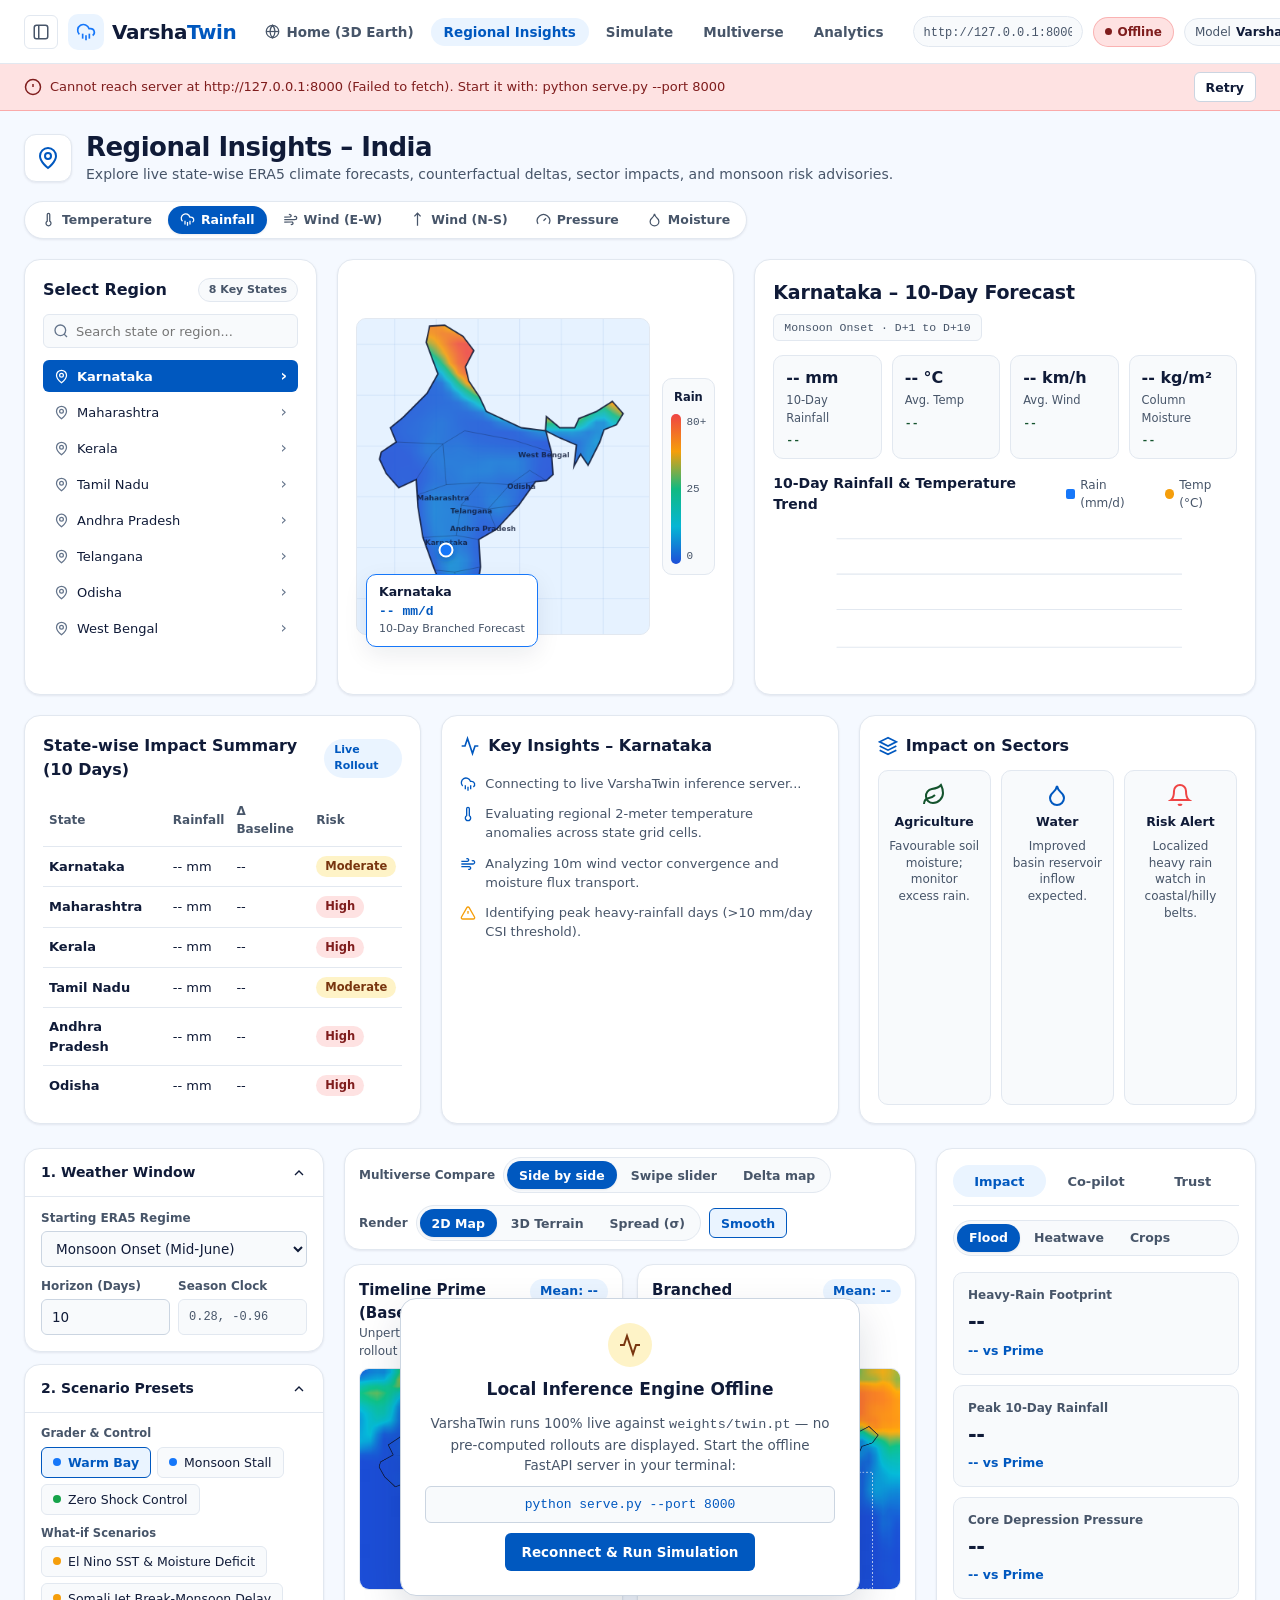
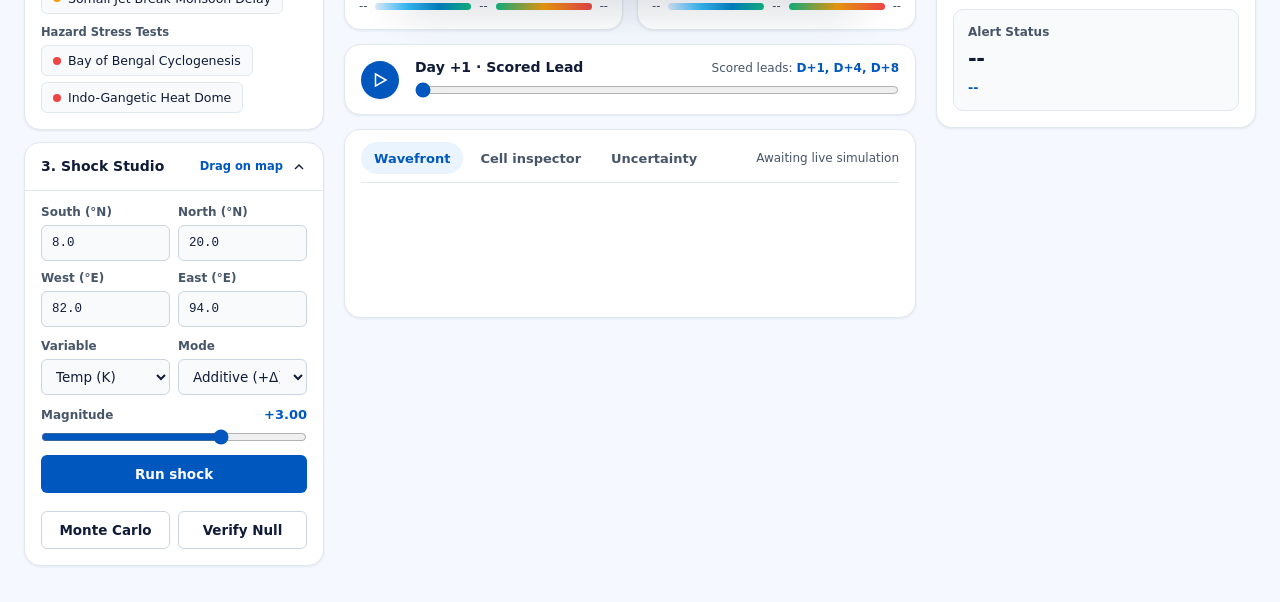
==== commit 0f19b603: "feat(dashboard): implement Stitch light-theme Regional Insights India, 10-day state forecast & 3D Ea" ====
--- a/dashboard/index.html
+++ b/dashboard/index.html
@@ -3,77 +3,137 @@
 <head>
   <meta charset="UTF-8" />
   <meta name="viewport" content="width=device-width, initial-scale=1.0" />
-  <title>VarshaTwin — Climate Digital Twin of India</title>
+  <title>VarshaTwin — Regional Insights &amp; Climate Digital Twin (India)</title>
   <link rel="stylesheet" href="style.css" />
 </head>
 <body>
-  <!-- Top Progress Bar (GPU transform scaleX during /simulate) -->
+  <!-- Top Progress Bar (GPU transform scaleX during live POST /simulate) -->
   <div id="sim-progress-bar" class="sim-progress" aria-hidden="true"></div>
 
-  <!-- TOP BAR (56px) -->
-  <header class="topbar">
-    <div class="topbar-left">
-      <button id="btn-collapse-left" type="button" class="icon-btn" title="Collapse or expand control sidebar" aria-label="Toggle control sidebar" aria-expanded="true" aria-controls="left-rail">
-        <svg viewBox="0 0 24 24" width="18" height="18" fill="none" stroke="currentColor" stroke-width="2">
-          <rect x="3" y="3" width="18" height="18" rx="3" />
-          <line x1="9" y1="3" x2="9" y2="21" />
-        </svg>
-      </button>
-      <div class="brand">
-        <div class="brand-mark" aria-hidden="true">
-          <svg viewBox="0 0 24 24" width="20" height="20" fill="none" stroke="currentColor" stroke-width="2">
-            <path d="M12 2a10 10 0 1 0 10 10H12V2z" />
-            <path d="M12 12 19.07 4.93" />
-            <circle cx="12" cy="12" r="2.8" />
-          </svg>
-        </div>
-        <span class="brand-name">VarshaTwin</span>
-        <span class="brand-tagline">Climate Digital Twin of India</span>
+  <!-- 3D EARTH-TO-INDIA INTERACTIVE GLOBE OVERLAY (Shown via Home / 3D Globe button) -->
+  <section id="globe-intro-overlay" class="globe-overlay hidden" aria-label="3D Earth to India Interactive Globe">
+    <div class="globe-stage-wrap">
+      <canvas id="canvas-earth-globe" width="880" height="620" role="img" aria-label="Interactive 3D rotating Earth globe highlighting the Indian subcontinent"></canvas>
+
+      <div class="globe-hero-card">
+        <span class="pill-badge pill-primary">YUGAANTAR DEVFORGE · TRACK 2: MULTIVERSE OF MONSOON</span>
+        <h2 class="globe-hero-title">Understand Earth's Weather.<br />Explore India's Future.</h2>
+        <p class="globe-hero-desc">
+          Rotate the 3D Earth globe or zoom directly into India's georeferenced 32&times;36 ERA5 climate grid (6.5&deg;N&ndash;37.5&deg;N, 65.5&deg;E&ndash;100.5&deg;E) to run live 10-day counterfactual monsoon simulations.
+        </p>
+        <div class="globe-cta-row">
+          <button id="btn-explore-india" type="button" class="btn btn-primary btn-pill">
+            <span>Explore India</span>
+            <svg viewBox="0 0 24 24" width="16" height="16" fill="none" stroke="currentColor" stroke-width="2" aria-hidden="true">
+              <line x1="5" y1="12" x2="19" y2="12" /><polyline points="12 5 19 12 12 19" />
+            </svg>
+          </button>
+          <button id="btn-skip-globe" type="button" class="btn btn-secondary btn-pill">Skip Intro to Dashboard</button>
+        </div>
+        <div id="globe-zoom-status" class="globe-telemetry-line mono">
+          Target: Indian Subcontinent (20.5&deg;N, 78.9&deg;E) &middot; Drag globe to rotate
+        </div>
       </div>
     </div>
-
-    <div class="topbar-right">
-      <div class="endpoint-chip" title="Local offline FastAPI endpoint (POST /health &amp; POST /simulate)">
-        <label for="api-url-input" class="sr-only">Inference Server URL</label>
-        <input id="api-url-input" type="text" value="http://127.0.0.1:8000" aria-label="Inference Server URL" />
+  </section>
+
+  <!-- GLOBAL NAVIGATION (Exact Stitch Light Header Design) -->
+  <header class="topbar">
+    <div class="topbar-inner">
+      <!-- Brand + Sidebar Toggle -->
+      <div class="topbar-left">
+        <button id="btn-collapse-left" type="button" class="icon-btn" title="Toggle simulation controls" aria-label="Toggle control sidebar" aria-expanded="true" aria-controls="left-rail">
+          <svg viewBox="0 0 24 24" width="18" height="18" fill="none" stroke="currentColor" stroke-width="2" aria-hidden="true">
+            <rect x="3" y="3" width="18" height="18" rx="3" /><line x1="9" y1="3" x2="9" y2="21" />
+          </svg>
+        </button>
+
+        <a href="#sec-regional-insights" id="brand-home-link" class="brand-link">
+          <span class="brand-icon-box" aria-hidden="true">
+            <svg viewBox="0 0 24 24" width="20" height="20" fill="none" stroke="currentColor" stroke-width="2">
+              <path d="M4 14.899A7 7 0 1 1 15.71 8h1.79a4.5 4.5 0 0 1 2.5 8.242" />
+              <path d="M16 14v6" /><path d="M8 14v6" /><path d="M12 16v6" />
+            </svg>
+          </span>
+          <span class="brand-wordmark">Varsha<span class="brand-accent">Twin</span></span>
+        </a>
       </div>
 
-      <div id="api-status-pill" class="status-pill status-connecting" role="status" title="Live connection status to serve.py">
-        <span class="status-dot"></span>
-        <span id="api-status-text">Connecting</span>
+      <!-- Primary Stitch Pill Navigation -->
+      <nav aria-label="Primary" class="primary-nav" id="primary-nav-tabs">
+        <button type="button" class="nav-pill" data-nav="globe" id="btn-open-globe">
+          <svg viewBox="0 0 24 24" width="15" height="15" fill="none" stroke="currentColor" stroke-width="2" aria-hidden="true">
+            <circle cx="12" cy="12" r="10" /><line x1="2" y1="12" x2="22" y2="12" />
+            <path d="M12 2a15.3 15.3 0 0 1 4 10 15.3 15.3 0 0 1-4 10 15.3 15.3 0 0 1-4-10 15.3 15.3 0 0 1 4-10z" />
+          </svg>
+          <span>Home (3D Earth)</span>
+        </button>
+        <button type="button" class="nav-pill active" data-nav="regional" aria-current="page">Regional Insights</button>
+        <button type="button" class="nav-pill" data-nav="simulate">Simulate</button>
+        <button type="button" class="nav-pill" data-nav="multiverse">Multiverse</button>
+        <button type="button" class="nav-pill" data-nav="analytics">Analytics</button>
+      </nav>
+
+      <!-- Right Telemetry, Country Pill, Theme Toggle & Presentation Mode -->
+      <div class="topbar-right">
+        <div class="endpoint-chip" title="Local offline FastAPI endpoint (POST /health &amp; POST /simulate)">
+          <label for="api-url-input" class="sr-only">Inference Server URL</label>
+          <input id="api-url-input" type="text" value="http://127.0.0.1:8000" aria-label="Inference Server URL" />
+        </div>
+
+        <div id="api-status-pill" class="status-pill status-connecting" role="status" title="Live connection status to serve.py">
+          <span class="status-dot"></span>
+          <span id="api-status-text">Connecting</span>
+        </div>
+
+        <div class="meta-item hide-md" title="Loaded neural checkpoint in weights/twin.pt">
+          <span class="meta-label">Model</span>
+          <span id="telemetry-model" class="meta-val">VarshaTwin-L3</span>
+        </div>
+
+        <div class="meta-item hide-md" title="Server execution time for 10-day rollout">
+          <span id="telemetry-ms" class="meta-val tabular">-- ms</span>
+        </div>
+
+        <button id="btn-trust-topbar" type="button" class="trust-pill pending" title="View all 8 automated grader verification checks" aria-label="Open Trust checks">
+          <span id="trust-topbar-text" class="tabular">--/8</span>
+        </button>
+
+        <button type="button" id="btn-country-pill" class="country-pill hide-sm" title="Georeferenced India Domain (6.5°N–37.5°N, 65.5°E–100.5°E)">
+          <svg viewBox="0 0 24 24" width="15" height="15" fill="none" stroke="currentColor" stroke-width="2" class="text-primary" aria-hidden="true">
+            <circle cx="12" cy="12" r="10" /><path d="M2 12h20" /><path d="M12 2a15.3 15.3 0 0 1 4 10 15.3 15.3 0 0 1-4 10 15.3 15.3 0 0 1-4-10 15.3 15.3 0 0 1 4-10z" />
+          </svg>
+          <span>India</span>
+        </button>
+
+        <button id="btn-theme-toggle" type="button" class="circle-icon-btn" aria-label="Toggle light or dark theme" title="Switch Light / Dark theme">
+          <svg id="icon-theme" viewBox="0 0 24 24" width="17" height="17" fill="none" stroke="currentColor" stroke-width="2" aria-hidden="true">
+            <circle cx="12" cy="12" r="5" />
+            <line x1="12" y1="1" x2="12" y2="3" /><line x1="12" y1="21" x2="12" y2="23" />
+            <line x1="4.22" y1="4.22" x2="5.64" y2="5.64" /><line x1="18.36" y1="18.36" x2="19.78" y2="19.78" />
+            <line x1="1" y1="12" x2="3" y2="12" /><line x1="21" y1="12" x2="23" y2="12" />
+            <line x1="4.22" y1="19.78" x2="5.64" y2="18.36" /><line x1="18.36" y1="5.64" x2="19.78" y2="4.22" />
+          </svg>
+        </button>
+
+        <button id="btn-toggle-insights" type="button" class="btn btn-ghost btn-sm drawer-trigger" aria-label="Open Insights drawer" aria-expanded="false" aria-controls="right-rail">
+          Insights
+        </button>
+
+        <button id="btn-present" type="button" class="circle-icon-btn" title="Presentation Mode (Shortcut: P, Esc to exit)" aria-label="Toggle Presentation Mode" aria-pressed="false" aria-keyshortcuts="P">
+          <svg viewBox="0 0 24 24" width="16" height="16" fill="none" stroke="currentColor" stroke-width="2" aria-hidden="true">
+            <path d="M8 3H5a2 2 0 0 0-2 2v3m18 0V5a2 2 0 0 0-2-2h-3m0 18h3a2 2 0 0 0 2-2v-3M3 16v3a2 2 0 0 0 2 2h3" />
+          </svg>
+          <span id="present-label" class="sr-only">Present</span>
+        </button>
       </div>
-
-      <div class="meta-item" title="Loaded neural checkpoint in weights/twin.pt">
-        <span class="meta-label">Model</span>
-        <span id="telemetry-model" class="meta-val">VarshaTwin-L3</span>
-      </div>
-
-      <div class="meta-item" title="Server execution time for 10-day rollout">
-        <span class="meta-label">Latency</span>
-        <span id="telemetry-ms" class="meta-val tabular">-- ms</span>
-      </div>
-
-      <button id="btn-trust-topbar" type="button" class="trust-pill pending" title="View all 8 automated grader verification checks" aria-label="Open Trust checks">
-        <span id="trust-topbar-text" class="tabular">--/8</span>
-      </button>
-
-      <button id="btn-toggle-insights" type="button" class="btn btn-ghost drawer-trigger" aria-label="Open Insights drawer" aria-expanded="false" aria-controls="right-rail">
-        Insights
-      </button>
-
-      <button id="btn-present" type="button" class="btn btn-ghost" title="Presentation Mode — hides left controls &amp; enlarges maps (Shortcut: P, Esc to exit)" aria-label="Toggle Presentation Mode" aria-pressed="false" aria-keyshortcuts="P">
-        <svg viewBox="0 0 24 24" width="16" height="16" fill="none" stroke="currentColor" stroke-width="2" aria-hidden="true">
-          <path d="M8 3H5a2 2 0 0 0-2 2v3m18 0V5a2 2 0 0 0-2-2h-3m0 18h3a2 2 0 0 0 2-2v-3M3 16v3a2 2 0 0 0 2 2h3" />
-        </svg>
-        <span id="present-label" class="hide-sm">Present</span>
-      </button>
     </div>
   </header>
 
   <!-- API Offline / Error Banner -->
   <div id="api-error-banner" class="error-banner hidden" role="alert">
     <div class="error-banner-content">
-      <svg viewBox="0 0 24 24" width="18" height="18" fill="none" stroke="currentColor" stroke-width="2">
+      <svg viewBox="0 0 24 24" width="18" height="18" fill="none" stroke="currentColor" stroke-width="2" aria-hidden="true">
         <circle cx="12" cy="12" r="10" /><line x1="12" y1="8" x2="12" y2="12" /><line x1="12" y1="16" x2="12.01" y2="16" />
       </svg>
       <span id="api-error-msg">Server offline at http://127.0.0.1:8000. Run <code>python serve.py --port 8000</code> and retry.</span>
@@ -81,439 +141,737 @@
     <button id="btn-retry-api" type="button" class="btn btn-secondary btn-sm">Retry</button>
   </div>
 
-  <!-- Slide-over Backdrop (1024–1280px Right Drawer) -->
+  <!-- Slide-over Backdrop -->
   <div id="drawer-backdrop" class="drawer-backdrop hidden" aria-hidden="true"></div>
 
-  <!-- WORKSPACE SHELL -->
-  <div id="workspace-shell" class="workspace">
-
-    <!-- LEFT CONTROL RAIL (320px, Collapsible, Accordions) -->
-    <aside id="left-rail" class="left-rail" aria-label="Simulation Controls">
-      <!-- Accordion 1: Scenario -->
-      <details class="accordion stagger-item" style="--stagger: 0;" open>
-        <summary class="accordion-header">
-          <span>1. Scenario</span>
-          <svg class="chevron" viewBox="0 0 24 24" width="16" height="16" fill="none" stroke="currentColor" stroke-width="2"><polyline points="6 9 12 15 18 9"/></svg>
-        </summary>
-        <div class="accordion-body">
-          <div class="field">
-            <label class="field-label" for="window-select" title="3 consecutive days of historical ERA5 state over India (2020–2021 validation split)">Starting Weather Window</label>
-            <select id="window-select" class="control-input">
-              <option value="monsoon_onset">Monsoon Onset (Mid-June)</option>
-              <option value="cyclone_oct">Bay Cyclone Surge (Mid-Oct)</option>
-              <option value="heatwave_may">Pre-Monsoon Heatwave (Mid-May)</option>
-            </select>
-          </div>
-          <div class="grid-2">
+  <!-- ========================================================================
+       STITCH MAIN CONTAINER: REGIONAL INSIGHTS – INDIA + MULTIVERSE WORKSPACE
+       ======================================================================== -->
+  <div class="page-container">
+
+    <!-- SECTION A: REGIONAL INSIGHTS – INDIA (Exact Stitch 12-Column Layout, Live-Coupled to POST /simulate) -->
+    <section id="sec-regional-insights" class="regional-section" aria-label="Regional Insights India">
+      <!-- Top Header + Variable Selector -->
+      <div class="regional-header-row">
+        <div class="regional-title-group">
+          <span class="location-badge-icon" aria-hidden="true">
+            <svg viewBox="0 0 24 24" width="24" height="24" fill="none" stroke="currentColor" stroke-width="2">
+              <path d="M20 10c0 6-8 12-8 12s-8-6-8-12a8 8 0 0 1 16 0Z" />
+              <circle cx="12" cy="10" r="3" />
+            </svg>
+          </span>
+          <div>
+            <h1 class="page-headline">Regional Insights &ndash; India</h1>
+            <p class="page-subtitle">
+              Explore live state-wise ERA5 climate forecasts, counterfactual deltas, sector impacts, and monsoon risk advisories.
+            </p>
+          </div>
+        </div>
+
+        <!-- 6 Climate Variable Pill Selector (Synced with main simulation channel) -->
+        <div id="channel-tabs" class="variable-pill-bar" role="group" aria-label="Atmospheric Variable">
+          <button type="button" class="seg-btn var-pill" aria-pressed="false" data-ch="0" title="2-meter Air Temperature (t2m, °C)">
+            <svg viewBox="0 0 24 24" width="15" height="15" fill="none" stroke="currentColor" stroke-width="2" aria-hidden="true"><path d="M14 4v10.54a4 4 0 1 1-4 0V4a2 2 0 0 1 4 0Z"/></svg>
+            <span>Temperature</span>
+          </button>
+          <button type="button" class="seg-btn var-pill active" aria-pressed="true" data-ch="1" title="Daily Total Precipitation (tp, mm/day)">
+            <svg viewBox="0 0 24 24" width="15" height="15" fill="none" stroke="currentColor" stroke-width="2" aria-hidden="true"><path d="M4 14.899A7 7 0 1 1 15.71 8h1.79a4.5 4.5 0 0 1 2.5 8.242"/><path d="M16 14v6"/><path d="M8 14v6"/><path d="M12 16v6"/></svg>
+            <span>Rainfall</span>
+          </button>
+          <button type="button" class="seg-btn var-pill" aria-pressed="false" data-ch="2" title="10-meter Eastward Wind (u10, m/s)">
+            <svg viewBox="0 0 24 24" width="15" height="15" fill="none" stroke="currentColor" stroke-width="2" aria-hidden="true"><path d="M17.7 7.7a2.5 2.5 0 1 1 1.8 4.3H2"/><path d="M9.6 4.6A2 2 0 1 1 11 8H2"/><path d="M12.6 19.4A2 2 0 1 0 14 16H2"/></svg>
+            <span>Wind (E-W)</span>
+          </button>
+          <button type="button" class="seg-btn var-pill" aria-pressed="false" data-ch="3" title="10-meter Northward Wind (v10, m/s)">
+            <svg viewBox="0 0 24 24" width="15" height="15" fill="none" stroke="currentColor" stroke-width="2" aria-hidden="true"><path d="M12 2v20"/><path d="m17 7-5-5-5 5"/></svg>
+            <span>Wind (N-S)</span>
+          </button>
+          <button type="button" class="seg-btn var-pill" aria-pressed="false" data-ch="4" title="Mean Sea-Level Pressure (msl, hPa)">
+            <svg viewBox="0 0 24 24" width="15" height="15" fill="none" stroke="currentColor" stroke-width="2" aria-hidden="true"><path d="m12 14 4-4"/><path d="M3.34 19a10 10 0 1 1 17.32 0"/></svg>
+            <span>Pressure</span>
+          </button>
+          <button type="button" class="seg-btn var-pill" aria-pressed="false" data-ch="5" title="Total Column Water Vapour (tcwv, kg/m²)">
+            <svg viewBox="0 0 24 24" width="15" height="15" fill="none" stroke="currentColor" stroke-width="2" aria-hidden="true"><path d="M12 22a7 7 0 0 0 7-7c0-2-1-3.9-3-5.5s-3.5-4-4-6.5c-.5 2.5-2 4.9-4 6.5C6 11.1 5 13 5 15a7 7 0 0 0 7 7z"/></svg>
+            <span>Moisture</span>
+          </button>
+        </div>
+      </div>
+
+      <!-- Top 3-Column Row (12-Col Grid): Select Region (3) | Interactive Georeferenced India Map (4) | Selected State 10-Day Forecast (5) -->
+      <div class="stitch-grid-12">
+        <!-- Col 1 (3 cols): State Selector -->
+        <article class="stitch-card col-span-3 state-selector-card">
+          <div class="card-title-row">
+            <h2 class="card-title">Select Region</h2>
+            <span class="pill-badge pill-subtle">8 Key States</span>
+          </div>
+          <div class="search-box-wrap">
+            <svg class="search-icon" viewBox="0 0 24 24" width="16" height="16" fill="none" stroke="currentColor" stroke-width="2" aria-hidden="true">
+              <circle cx="11" cy="11" r="8" /><line x1="21" y1="21" x2="16.65" y2="16.65" />
+            </svg>
+            <input id="state-search" type="search" placeholder="Search state or region..." class="search-input" aria-label="Search state or region" />
+          </div>
+          <div id="state-list" class="state-btn-list" role="listbox" aria-label="Indian States">
+            <button type="button" data-state="Karnataka" class="state-btn active" role="option" aria-selected="true">
+              <span class="state-btn-left">
+                <svg viewBox="0 0 24 24" width="15" height="15" fill="none" stroke="currentColor" stroke-width="2" aria-hidden="true"><path d="M20 10c0 6-8 12-8 12s-8-6-8-12a8 8 0 0 1 16 0Z"/><circle cx="12" cy="10" r="3"/></svg>
+                <span>Karnataka</span>
+              </span>
+              <span class="state-btn-chevron" aria-hidden="true">&rsaquo;</span>
+            </button>
+            <button type="button" data-state="Maharashtra" class="state-btn" role="option" aria-selected="false">
+              <span class="state-btn-left">
+                <svg viewBox="0 0 24 24" width="15" height="15" fill="none" stroke="currentColor" stroke-width="2" aria-hidden="true"><path d="M20 10c0 6-8 12-8 12s-8-6-8-12a8 8 0 0 1 16 0Z"/><circle cx="12" cy="10" r="3"/></svg>
+                <span>Maharashtra</span>
+              </span>
+              <span class="state-btn-chevron" aria-hidden="true">&rsaquo;</span>
+            </button>
+            <button type="button" data-state="Kerala" class="state-btn" role="option" aria-selected="false">
+              <span class="state-btn-left">
+                <svg viewBox="0 0 24 24" width="15" height="15" fill="none" stroke="currentColor" stroke-width="2" aria-hidden="true"><path d="M20 10c0 6-8 12-8 12s-8-6-8-12a8 8 0 0 1 16 0Z"/><circle cx="12" cy="10" r="3"/></svg>
+                <span>Kerala</span>
+              </span>
+              <span class="state-btn-chevron" aria-hidden="true">&rsaquo;</span>
+            </button>
+            <button type="button" data-state="Tamil Nadu" class="state-btn" role="option" aria-selected="false">
+              <span class="state-btn-left">
+                <svg viewBox="0 0 24 24" width="15" height="15" fill="none" stroke="currentColor" stroke-width="2" aria-hidden="true"><path d="M20 10c0 6-8 12-8 12s-8-6-8-12a8 8 0 0 1 16 0Z"/><circle cx="12" cy="10" r="3"/></svg>
+                <span>Tamil Nadu</span>
+              </span>
+              <span class="state-btn-chevron" aria-hidden="true">&rsaquo;</span>
+            </button>
+            <button type="button" data-state="Andhra Pradesh" class="state-btn" role="option" aria-selected="false">
+              <span class="state-btn-left">
+                <svg viewBox="0 0 24 24" width="15" height="15" fill="none" stroke="currentColor" stroke-width="2" aria-hidden="true"><path d="M20 10c0 6-8 12-8 12s-8-6-8-12a8 8 0 0 1 16 0Z"/><circle cx="12" cy="10" r="3"/></svg>
+                <span>Andhra Pradesh</span>
+              </span>
+              <span class="state-btn-chevron" aria-hidden="true">&rsaquo;</span>
+            </button>
+            <button type="button" data-state="Telangana" class="state-btn" role="option" aria-selected="false">
+              <span class="state-btn-left">
+                <svg viewBox="0 0 24 24" width="15" height="15" fill="none" stroke="currentColor" stroke-width="2" aria-hidden="true"><path d="M20 10c0 6-8 12-8 12s-8-6-8-12a8 8 0 0 1 16 0Z"/><circle cx="12" cy="10" r="3"/></svg>
+                <span>Telangana</span>
+              </span>
+              <span class="state-btn-chevron" aria-hidden="true">&rsaquo;</span>
+            </button>
+            <button type="button" data-state="Odisha" class="state-btn" role="option" aria-selected="false">
+              <span class="state-btn-left">
+                <svg viewBox="0 0 24 24" width="15" height="15" fill="none" stroke="currentColor" stroke-width="2" aria-hidden="true"><path d="M20 10c0 6-8 12-8 12s-8-6-8-12a8 8 0 0 1 16 0Z"/><circle cx="12" cy="10" r="3"/></svg>
+                <span>Odisha</span>
+              </span>
+              <span class="state-btn-chevron" aria-hidden="true">&rsaquo;</span>
+            </button>
+            <button type="button" data-state="West Bengal" class="state-btn" role="option" aria-selected="false">
+              <span class="state-btn-left">
+                <svg viewBox="0 0 24 24" width="15" height="15" fill="none" stroke="currentColor" stroke-width="2" aria-hidden="true"><path d="M20 10c0 6-8 12-8 12s-8-6-8-12a8 8 0 0 1 16 0Z"/><circle cx="12" cy="10" r="3"/></svg>
+                <span>West Bengal</span>
+              </span>
+              <span class="state-btn-chevron" aria-hidden="true">&rsaquo;</span>
+            </button>
+          </div>
+        </article>
+
+        <!-- Col 2 (4 cols): Interactive Georeferenced India Map (100% Offline Canvas + State Polygons + Live Pin) -->
+        <article class="stitch-card col-span-4 regional-map-card">
+          <div class="regional-map-stage">
+            <div id="regional-map-box" class="regional-canvas-holder shimmer-target">
+              <canvas id="canvas-india-regional" width="380" height="410" role="img" aria-label="Interactive georeferenced India map with state boundaries and live climate field"></canvas>
+              <span id="map-pin" style="left: 34%; top: 73%;" class="regional-map-pin" title="Selected State Location"></span>
+            </div>
+
+            <!-- Floating Map Callout -->
+            <div class="regional-map-callout">
+              <div id="callout-state" class="callout-title">Karnataka</div>
+              <div id="callout-rain" class="callout-metric mono tabular">-- mm/d</div>
+              <div id="callout-sub" class="callout-sub">10-Day Branched Forecast</div>
+            </div>
+          </div>
+
+          <!-- Vertical Colorbar Legend -->
+          <div class="vertical-legend-box">
+            <span id="regional-legend-label" class="v-legend-title">Rain</span>
+            <div class="v-legend-body">
+              <div class="v-legend-bar"></div>
+              <div class="v-legend-ticks mono tabular">
+                <span id="reg-leg-max">80+</span>
+                <span id="reg-leg-mid">25</span>
+                <span id="reg-leg-min">0</span>
+              </div>
+            </div>
+          </div>
+        </article>
+
+        <!-- Col 3 (5 cols): Selected State 10-Day Forecast & Bar+Line Trend Chart -->
+        <article class="stitch-card col-span-5 state-forecast-card">
+          <div class="forecast-card-header">
+            <h2 id="state-forecast-title" class="card-headline">Karnataka &ndash; 10-Day Forecast</h2>
+            <span id="state-window-badge" class="window-date-chip mono">Monsoon Onset &middot; D+1 to D+10</span>
+          </div>
+
+          <!-- 4 State KPI Tiles -->
+          <div class="state-kpi-grid">
+            <div class="state-kpi-tile">
+              <div id="kpi-rain" class="state-kpi-val tabular">-- mm</div>
+              <div class="state-kpi-lbl">10-Day Rainfall</div>
+              <div id="kpi-rain-delta" class="state-kpi-delta mono tabular">--</div>
+            </div>
+            <div class="state-kpi-tile">
+              <div id="kpi-temp" class="state-kpi-val tabular">-- &deg;C</div>
+              <div class="state-kpi-lbl">Avg. Temp</div>
+              <div id="kpi-temp-delta" class="state-kpi-delta mono tabular">--</div>
+            </div>
+            <div class="state-kpi-tile">
+              <div id="kpi-wind" class="state-kpi-val tabular">-- km/h</div>
+              <div class="state-kpi-lbl">Avg. Wind</div>
+              <div id="kpi-wind-delta" class="state-kpi-delta mono tabular">--</div>
+            </div>
+            <div class="state-kpi-tile">
+              <div id="kpi-moist" class="state-kpi-val tabular">-- kg/m&sup2;</div>
+              <div class="state-kpi-lbl">Column Moisture</div>
+              <div id="kpi-moist-delta" class="state-kpi-delta mono tabular">--</div>
+            </div>
+          </div>
+
+          <!-- 10-Day Rainfall (Bars) & Temperature (Line) SVG Trend Chart -->
+          <div class="trend-chart-block">
+            <div class="trend-chart-header">
+              <span class="card-title-sm">10-Day Rainfall &amp; Temperature Trend</span>
+              <div class="trend-legend">
+                <span class="trend-leg-item"><span class="leg-swatch-bar"></span>Rain (mm/d)</span>
+                <span class="trend-leg-item"><span class="leg-swatch-line"></span>Temp (&deg;C)</span>
+              </div>
+            </div>
+            <svg id="state-trend-svg" viewBox="0 0 360 140" class="trend-svg" role="img" aria-label="10-day state rainfall bars and temperature line trend">
+              <g stroke="var(--border)" stroke-width="1">
+                <line x1="28" y1="16" x2="340" y2="16"></line>
+                <line x1="28" y1="48" x2="340" y2="48"></line>
+                <line x1="28" y1="80" x2="340" y2="80"></line>
+                <line x1="28" y1="114" x2="340" y2="114"></line>
+              </g>
+              <g id="trend-bars-group" fill="#60A5FA"></g>
+              <polyline id="trend-temp-line" fill="none" stroke="#F59E0B" stroke-width="2.4" points=""></polyline>
+              <g id="trend-dots-group" fill="#F59E0B"></g>
+              <g id="trend-xlabels-group" font-size="9.5" fill="var(--muted)" text-anchor="middle"></g>
+            </svg>
+          </div>
+        </article>
+      </div>
+
+      <!-- Bottom 3-Column Row (12-Col Grid): State-wise Impact Summary Table (4) | Key Insights (4) | Impact on Sectors (4) -->
+      <div class="stitch-grid-12">
+        <!-- Col 1 (4 cols): State-wise Impact Summary Table -->
+        <article class="stitch-card col-span-4">
+          <div class="card-title-row">
+            <h2 class="card-title">State-wise Impact Summary (10 Days)</h2>
+            <span class="pill-badge pill-primary">Live Rollout</span>
+          </div>
+          <div class="table-wrap">
+            <table class="stitch-table">
+              <thead>
+                <tr>
+                  <th scope="col">State</th>
+                  <th scope="col">Rainfall</th>
+                  <th scope="col">&Delta; Baseline</th>
+                  <th scope="col">Risk</th>
+                </tr>
+              </thead>
+              <tbody id="state-summary-tbody">
+                <tr><td class="font-semibold">Karnataka</td><td class="tabular">-- mm</td><td class="tabular text-success">--</td><td><span class="risk-pill risk-mod">Moderate</span></td></tr>
+                <tr><td class="font-semibold">Maharashtra</td><td class="tabular">-- mm</td><td class="tabular text-success">--</td><td><span class="risk-pill risk-high">High</span></td></tr>
+                <tr><td class="font-semibold">Kerala</td><td class="tabular">-- mm</td><td class="tabular text-success">--</td><td><span class="risk-pill risk-high">High</span></td></tr>
+                <tr><td class="font-semibold">Tamil Nadu</td><td class="tabular">-- mm</td><td class="tabular text-success">--</td><td><span class="risk-pill risk-mod">Moderate</span></td></tr>
+                <tr><td class="font-semibold">Andhra Pradesh</td><td class="tabular">-- mm</td><td class="tabular text-success">--</td><td><span class="risk-pill risk-high">High</span></td></tr>
+                <tr><td class="font-semibold">Odisha</td><td class="tabular">-- mm</td><td class="tabular text-success">--</td><td><span class="risk-pill risk-high">High</span></td></tr>
+              </tbody>
+            </table>
+          </div>
+        </article>
+
+        <!-- Col 2 (4 cols): Key Insights – Selected State -->
+        <article class="stitch-card col-span-4">
+          <div class="card-icon-header">
+            <svg viewBox="0 0 24 24" width="20" height="20" fill="none" stroke="currentColor" stroke-width="2" class="text-primary" aria-hidden="true">
+              <polyline points="22 12 18 12 15 21 9 3 6 12 2 12" />
+            </svg>
+            <h2 id="insights-title" class="card-title">Key Insights &ndash; Karnataka</h2>
+          </div>
+          <ul class="insights-list">
+            <li class="insight-item">
+              <svg viewBox="0 0 24 24" width="16" height="16" fill="none" stroke="currentColor" stroke-width="2" class="text-primary shrink-0" aria-hidden="true"><path d="M4 14.899A7 7 0 1 1 15.71 8h1.79a4.5 4.5 0 0 1 2.5 8.242"/><path d="M16 14v6"/><path d="M8 14v6"/><path d="M12 16v6"/></svg>
+              <span id="insight-1">Connecting to live VarshaTwin inference server...</span>
+            </li>
+            <li class="insight-item">
+              <svg viewBox="0 0 24 24" width="16" height="16" fill="none" stroke="currentColor" stroke-width="2" class="text-primary shrink-0" aria-hidden="true"><path d="M14 4v10.54a4 4 0 1 1-4 0V4a2 2 0 0 1 4 0Z"/></svg>
+              <span id="insight-2">Evaluating regional 2-meter temperature anomalies across state grid cells.</span>
+            </li>
+            <li class="insight-item">
+              <svg viewBox="0 0 24 24" width="16" height="16" fill="none" stroke="currentColor" stroke-width="2" class="text-primary shrink-0" aria-hidden="true"><path d="M17.7 7.7a2.5 2.5 0 1 1 1.8 4.3H2"/><path d="M9.6 4.6A2 2 0 1 1 11 8H2"/><path d="M12.6 19.4A2 2 0 1 0 14 16H2"/></svg>
+              <span id="insight-3">Analyzing 10m wind vector convergence and moisture flux transport.</span>
+            </li>
+            <li class="insight-item">
+              <svg viewBox="0 0 24 24" width="16" height="16" fill="none" stroke="currentColor" stroke-width="2" class="text-warning shrink-0" aria-hidden="true"><path d="m21.73 18-8-14a2 2 0 0 0-3.48 0l-8 14A2 2 0 0 0 4 21h16a2 2 0 0 0 1.73-3Z"/><line x1="12" y1="9" x2="12" y2="13"/><line x1="12" y1="17" x2="12.01" y2="17"/></svg>
+              <span id="insight-4">Identifying peak heavy-rainfall days (&gt;10 mm/day CSI threshold).</span>
+            </li>
+          </ul>
+        </article>
+
+        <!-- Col 3 (4 cols): Impact on Sectors (Agriculture | Water | Risk Alert) -->
+        <article class="stitch-card col-span-4">
+          <div class="card-icon-header">
+            <svg viewBox="0 0 24 24" width="20" height="20" fill="none" stroke="currentColor" stroke-width="2" class="text-primary" aria-hidden="true">
+              <polygon points="12 2 2 7 12 12 22 7 12 2" /><polyline points="2 17 12 22 22 17" /><polyline points="2 12 12 17 22 12" />
+            </svg>
+            <h2 class="card-title">Impact on Sectors</h2>
+          </div>
+          <div class="sector-tri-grid">
+            <div class="sector-tile">
+              <span class="sector-icon text-success" aria-hidden="true">
+                <svg viewBox="0 0 24 24" width="24" height="24" fill="none" stroke="currentColor" stroke-width="2"><path d="M11 20A7 7 0 0 1 9.8 6.1C15.5 5 17 4.48 19 2c1 2 2 4.18 2 8 0 5.5-4.78 10-10 10Z"/><path d="M2 21c0-3 1.85-5.36 5.08-6C9.5 14.52 12 13 13 12"/></svg>
+              </span>
+              <h3 class="sector-name">Agriculture</h3>
+              <p id="sector-agri" class="sector-desc">Favourable soil moisture; monitor excess rain.</p>
+            </div>
+            <div class="sector-tile">
+              <span class="sector-icon text-primary" aria-hidden="true">
+                <svg viewBox="0 0 24 24" width="24" height="24" fill="none" stroke="currentColor" stroke-width="2"><path d="M12 22a7 7 0 0 0 7-7c0-2-1-3.9-3-5.5s-3.5-4-4-6.5c-.5 2.5-2 4.9-4 6.5C6 11.1 5 13 5 15a7 7 0 0 0 7 7z"/></svg>
+              </span>
+              <h3 class="sector-name">Water</h3>
+              <p id="sector-water" class="sector-desc">Improved basin reservoir inflow expected.</p>
+            </div>
+            <div class="sector-tile">
+              <span class="sector-icon text-danger" aria-hidden="true">
+                <svg viewBox="0 0 24 24" width="24" height="24" fill="none" stroke="currentColor" stroke-width="2"><path d="M6 8a6 6 0 0 1 12 0c0 7 3 9 3 9H3s3-2 3-9"/><path d="M10.3 21a1.94 1.94 0 0 0 3.4 0"/></svg>
+              </span>
+              <h3 class="sector-name">Risk Alert</h3>
+              <p id="sector-risk" class="sector-desc">Localized heavy rain watch in coastal/hilly belts.</p>
+            </div>
+          </div>
+        </article>
+      </div>
+    </section>
+
+    <!-- ======================================================================
+         SECTION B: MULTIVERSE SIMULATION, SHOCK STUDIO & ANALYTICS WORKSPACE
+         ====================================================================== -->
+    <div id="workspace-shell" class="workspace">
+
+      <!-- LEFT CONTROL RAIL (Scenario, Presets, Shock Studio) -->
+      <aside id="left-rail" class="left-rail" aria-label="Simulation Controls">
+        <!-- Accordion 1: Scenario -->
+        <details class="accordion" open>
+          <summary class="accordion-header">
+            <span>1. Weather Window</span>
+            <svg class="chevron" viewBox="0 0 24 24" width="16" height="16" fill="none" stroke="currentColor" stroke-width="2"><polyline points="6 9 12 15 18 9"/></svg>
+          </summary>
+          <div class="accordion-body">
             <div class="field">
-              <label class="field-label" for="steps-input" title="Number of daily steps rolled forward by POST /simulate (4 to 14 days)">Forecast Horizon</label>
-              <input id="steps-input" type="number" class="control-input tabular" min="4" max="14" value="10" />
-            </div>
+              <label class="field-label" for="window-select" title="3 consecutive days of historical ERA5 state over India (2020–2021 validation split)">Starting ERA5 Regime</label>
+              <select id="window-select" class="control-input">
+                <option value="monsoon_onset">Monsoon Onset (Mid-June)</option>
+                <option value="cyclone_oct">Bay Cyclone Surge (Mid-Oct)</option>
+                <option value="heatwave_may">Pre-Monsoon Heatwave (Mid-May)</option>
+              </select>
+            </div>
+            <div class="grid-2">
+              <div class="field">
+                <label class="field-label" for="steps-input" title="Number of daily steps rolled forward by POST /simulate (4 to 14 days)">Horizon (Days)</label>
+                <input id="steps-input" type="number" class="control-input tabular" min="4" max="14" value="10" />
+              </div>
+              <div class="field">
+                <label class="field-label" for="doy-badge" title="Day-of-year seasonal phase [sin(2π·doy/365), cos(2π·doy/365)]">Season Clock</label>
+                <output id="doy-badge" class="coord-readout">0.28, -0.96</output>
+              </div>
+            </div>
+          </div>
+        </details>
+
+        <!-- Accordion 2: Grouped Preset Chips -->
+        <details class="accordion" open>
+          <summary class="accordion-header">
+            <span>2. Scenario Presets</span>
+            <svg class="chevron" viewBox="0 0 24 24" width="16" height="16" fill="none" stroke="currentColor" stroke-width="2"><polyline points="6 9 12 15 18 9"/></svg>
+          </summary>
+          <div class="accordion-body">
+            <div id="preset-buttons" class="preset-groups"></div>
+          </div>
+        </details>
+
+        <!-- Accordion 3: Shock Studio -->
+        <details class="accordion" open>
+          <summary class="accordion-header">
+            <span>3. Shock Studio</span>
+            <span class="hint-text" title="Click and drag on any 2D map to draw a custom shock region">Drag on map</span>
+            <svg class="chevron" viewBox="0 0 24 24" width="16" height="16" fill="none" stroke="currentColor" stroke-width="2"><polyline points="6 9 12 15 18 9"/></svg>
+          </summary>
+          <div class="accordion-body">
+            <div class="coords-grid" title="Bounding box on India's 32×36 1° grid (6.5°–37.5°N, 65.5°–100.5°E)">
+              <div class="field">
+                <label class="field-label" for="box-lat-min">South (&deg;N)</label>
+                <input id="box-lat-min" type="number" class="control-input mono" min="6.5" max="37.5" step="1" value="8.0" />
+              </div>
+              <div class="field">
+                <label class="field-label" for="box-lat-max">North (&deg;N)</label>
+                <input id="box-lat-max" type="number" class="control-input mono" min="6.5" max="37.5" step="1" value="20.0" />
+              </div>
+              <div class="field">
+                <label class="field-label" for="box-lon-min">West (&deg;E)</label>
+                <input id="box-lon-min" type="number" class="control-input mono" min="65.5" max="100.5" step="1" value="82.0" />
+              </div>
+              <div class="field">
+                <label class="field-label" for="box-lon-max">East (&deg;E)</label>
+                <input id="box-lon-max" type="number" class="control-input mono" min="65.5" max="100.5" step="1" value="94.0" />
+              </div>
+            </div>
+
+            <div class="grid-2">
+              <div class="field">
+                <label class="field-label" for="shock-channel" title="Atmospheric variable perturbed on Day 0">Variable</label>
+                <select id="shock-channel" class="control-input">
+                  <option value="0">Temp (K)</option>
+                  <option value="1">Rain (mm/d)</option>
+                  <option value="2">E-Wind (m/s)</option>
+                  <option value="3">N-Wind (m/s)</option>
+                  <option value="4">Pressure (Pa)</option>
+                  <option value="5">Moisture (kg/m&sup2;)</option>
+                </select>
+              </div>
+              <div class="field">
+                <label class="field-label" for="shock-mode" title="Add a fixed physical value or scale Day 0 by a fraction">Mode</label>
+                <select id="shock-mode" class="control-input">
+                  <option value="add">Additive (+&Delta;)</option>
+                  <option value="rel">Relative (&times;)</option>
+                </select>
+              </div>
+            </div>
+
             <div class="field">
-              <label class="field-label" for="doy-badge" title="Day-of-year seasonal phase [sin(2π·doy/365), cos(2π·doy/365)]">Season Clock</label>
-              <output id="doy-badge" class="coord-readout">0.28, -0.96</output>
-            </div>
-          </div>
-        </div>
-      </details>
-
-      <!-- Accordion 2: Grouped Preset Chips -->
-      <details class="accordion stagger-item" style="--stagger: 1;" open>
-        <summary class="accordion-header">
-          <span>2. Presets</span>
-          <svg class="chevron" viewBox="0 0 24 24" width="16" height="16" fill="none" stroke="currentColor" stroke-width="2"><polyline points="6 9 12 15 18 9"/></svg>
-        </summary>
-        <div class="accordion-body">
-          <div id="preset-buttons" class="preset-groups"></div>
-        </div>
-      </details>
-
-      <!-- Accordion 3: Shock Studio -->
-      <details class="accordion stagger-item" style="--stagger: 2;" open>
-        <summary class="accordion-header">
-          <span>3. Shock Studio</span>
-          <span class="hint-text" title="Click and drag on any 2D map to draw a custom shock region">Drag on map</span>
-          <svg class="chevron" viewBox="0 0 24 24" width="16" height="16" fill="none" stroke="currentColor" stroke-width="2"><polyline points="6 9 12 15 18 9"/></svg>
-        </summary>
-        <div class="accordion-body">
-          <div class="coords-grid" title="Bounding box on India's 32×36 1° grid (6.5°–37.5°N, 65.5°–100.5°E)">
-            <div class="field">
-              <label class="field-label" for="box-lat-min">South (°N)</label>
-              <input id="box-lat-min" type="number" class="control-input mono" min="6.5" max="37.5" step="1" value="8.0" />
-            </div>
-            <div class="field">
-              <label class="field-label" for="box-lat-max">North (°N)</label>
-              <input id="box-lat-max" type="number" class="control-input mono" min="6.5" max="37.5" step="1" value="20.0" />
-            </div>
-            <div class="field">
-              <label class="field-label" for="box-lon-min">West (°E)</label>
-              <input id="box-lon-min" type="number" class="control-input mono" min="65.5" max="100.5" step="1" value="82.0" />
-            </div>
-            <div class="field">
-              <label class="field-label" for="box-lon-max">East (°E)</label>
-              <input id="box-lon-max" type="number" class="control-input mono" min="65.5" max="100.5" step="1" value="94.0" />
-            </div>
-          </div>
-
-          <div class="grid-2">
-            <div class="field">
-              <label class="field-label" for="shock-channel" title="Atmospheric variable perturbed on Day 0">Variable</label>
-              <select id="shock-channel" class="control-input">
-                <option value="0">Temp (K)</option>
-                <option value="1">Rain (mm/d)</option>
-                <option value="2">E-Wind (m/s)</option>
-                <option value="3">N-Wind (m/s)</option>
-                <option value="4">Pressure (Pa)</option>
-                <option value="5">Moisture (kg/m²)</option>
-              </select>
-            </div>
-            <div class="field">
-              <label class="field-label" for="shock-mode" title="Add a fixed physical value or scale Day 0 by a fraction">Mode</label>
-              <select id="shock-mode" class="control-input">
-                <option value="add">Additive (+&Delta;)</option>
-                <option value="rel">Relative (&times;)</option>
-              </select>
-            </div>
-          </div>
-
-          <div class="field">
-            <div class="label-row">
-              <label class="field-label" for="shock-strength">Magnitude</label>
-              <span id="shock-strength-val" class="strength-readout tabular">+3.00</span>
-            </div>
-            <input id="shock-strength" type="range" class="range-input" min="-5.0" max="5.0" step="0.1" value="3.0" />
-          </div>
-
-          <button id="btn-run-custom" type="button" class="btn btn-primary btn-block" title="Send custom Day-0 perturbation to POST /simulate">
-            Run shock
+              <div class="label-row">
+                <label class="field-label" for="shock-strength">Magnitude</label>
+                <span id="shock-strength-val" class="strength-readout tabular">+3.00</span>
+              </div>
+              <input id="shock-strength" type="range" class="range-input" min="-8.0" max="8.0" step="0.1" value="3.0" />
+            </div>
+
+            <button id="btn-run-custom" type="button" class="btn btn-primary btn-block" title="Send custom Day-0 perturbation to POST /simulate">
+              Run shock
+            </button>
+
+            <div class="grid-2 mt-2">
+              <button id="btn-run-mc" type="button" class="btn btn-secondary" title="Run 5 live micro-perturbed rollouts to estimate forecast uncertainty">
+                Monte Carlo
+              </button>
+              <button id="btn-verify-null" type="button" class="btn btn-secondary" title="Send explicit all-zeros perturbation and verify bitwise 0.0 difference vs Prime">
+                Verify Null
+              </button>
+            </div>
+          </div>
+        </details>
+      </aside>
+
+      <!-- MAIN MULTIVERSE STAGE -->
+      <main id="sec-multiverse-stage" class="main-stage">
+        <!-- Stage Segmented Toolbar -->
+        <div class="stage-toolbar surface-card">
+          <div class="toolbar-cluster">
+            <span class="cluster-label">Multiverse Compare</span>
+            <div id="compare-mode-tabs" class="segmented" role="group" aria-label="Comparison Mode">
+              <button type="button" class="seg-btn active" aria-pressed="true" data-compare="split" title="View Timeline Prime and Branched Multiverse side by side">Side by side</button>
+              <button type="button" class="seg-btn" aria-pressed="false" data-compare="swipe" title="Drag an interactive curtain between Prime and Branched">Swipe slider</button>
+              <button type="button" class="seg-btn" aria-pressed="false" data-compare="delta" title="View counterfactual difference (Branched minus Prime)">Delta map</button>
+            </div>
+          </div>
+
+          <div class="toolbar-cluster">
+            <span class="cluster-label">Render</span>
+            <div id="render-mode-tabs" class="segmented" role="group" aria-label="Render Mode">
+              <button type="button" class="seg-btn active" aria-pressed="true" data-mode="2d" title="2D georeferenced heatmap with India state boundaries &amp; wind vectors">2D Map</button>
+              <button type="button" class="seg-btn" aria-pressed="false" data-mode="3d" title="3D isometric terrain showing Himalayas &amp; Western Ghats elevation">3D Terrain</button>
+              <button type="button" class="seg-btn" aria-pressed="false" data-mode="mc" title="Monte Carlo 5-member ensemble spread (σ)">Spread (&sigma;)</button>
+            </div>
+            <button id="btn-grid-smooth" type="button" class="btn btn-secondary btn-sm" title="Switch between bilinearly interpolated smooth heatmap and exact 32×36 raw grid cells" aria-pressed="true">
+              Smooth
+            </button>
+          </div>
+        </div>
+
+        <!-- Maps Viewport -->
+        <section id="maps-stage" class="maps-stage mode-split" aria-label="Climate Simulation Maps">
+          <!-- Map Card 1: Timeline Prime -->
+          <div id="card-prime" class="map-panel surface-card">
+            <div class="map-header">
+              <div>
+                <h2 class="map-title">Timeline Prime (Baseline)</h2>
+                <p class="map-sub">Unperturbed baseline rollout</p>
+              </div>
+              <span id="stat-prime" class="stat-readout tabular" title="Spatial mean across the 32×36 grid">Mean: --</span>
+            </div>
+            <div id="wrap-prime" class="map-canvas-wrap shimmer-target">
+              <canvas id="canvas-prime" width="540" height="480" role="img" tabindex="0" aria-label="Timeline Prime unperturbed climate map over India. Use arrow keys to inspect grid cells."></canvas>
+              <canvas id="fade-prime" class="map-fade-canvas" width="540" height="480" aria-hidden="true"></canvas>
+            </div>
+            <div class="legend-row">
+              <span id="cb-prime-min" class="tabular">--</span>
+              <div class="legend-bar legend-seq"></div>
+              <span id="cb-prime-mid" class="legend-mid tabular">--</span>
+              <div class="legend-bar legend-seq-hi"></div>
+              <span id="cb-prime-max" class="tabular">--</span>
+            </div>
+          </div>
+
+          <!-- Map Card 2: Branched Multiverse (also hosts Swipe Compare curtain) -->
+          <div id="card-shock" class="map-panel surface-card">
+            <div class="map-header">
+              <div>
+                <h2 id="shock-panel-title" class="map-title">Branched Multiverse</h2>
+                <p id="active-scenario-title" class="map-sub">Warm Bay (+3K, +15% tcwv)</p>
+              </div>
+              <span id="stat-shock" class="stat-readout tabular" title="Spatial mean of shocked rollout">Mean: --</span>
+            </div>
+            <div id="swipe-wrap" class="map-canvas-wrap shimmer-target">
+              <canvas id="canvas-shock" width="540" height="480" role="img" tabindex="0" aria-label="Branched Multiverse shocked climate map over India. Drag to draw a shock box or use arrow keys to inspect grid cells."></canvas>
+              <canvas id="canvas-swipe-prime" class="swipe-overlay-canvas hidden" width="540" height="480" aria-hidden="true"></canvas>
+              <canvas id="fade-shock" class="map-fade-canvas" width="540" height="480" aria-hidden="true"></canvas>
+              <div id="swipe-badge-left" class="swipe-corner-tag tag-left hidden">Prime</div>
+              <div id="swipe-badge-right" class="swipe-corner-tag tag-right hidden">Branched</div>
+              <div id="swipe-handle" class="swipe-handle hidden" style="left: 50%;" role="slider" aria-label="Swipe comparison divider" aria-valuemin="0" aria-valuemax="100" aria-valuenow="50" tabindex="0">
+                <div class="swipe-line"></div>
+                <div class="swipe-knob">&harr;</div>
+              </div>
+            </div>
+            <div class="legend-row">
+              <span id="cb-shock-min" class="tabular">--</span>
+              <div class="legend-bar legend-seq"></div>
+              <span id="cb-shock-mid" class="legend-mid tabular">--</span>
+              <div class="legend-bar legend-seq-hi"></div>
+              <span id="cb-shock-max" class="tabular">--</span>
+            </div>
+          </div>
+
+          <!-- Map Card 3: Counterfactual Delta (Visible in Delta compare mode) -->
+          <div id="card-delta" class="map-panel surface-card hidden">
+            <div class="map-header">
+              <div>
+                <h2 id="delta-panel-title" class="map-title">Counterfactual Delta (&Delta;)</h2>
+                <p id="delta-panel-sub" class="map-sub">Branched minus Prime &middot; Amber box = shock &middot; Dashed = 3-cell locality zone</p>
+              </div>
+              <span id="stat-delta" class="stat-readout stat-accent tabular">Peak |&Delta;|: --</span>
+            </div>
+            <div id="wrap-delta" class="map-canvas-wrap shimmer-target">
+              <canvas id="canvas-delta" width="540" height="480" role="img" tabindex="0" aria-label="Counterfactual difference map (Branched minus Prime). Use arrow keys to inspect grid cells."></canvas>
+              <canvas id="fade-delta" class="map-fade-canvas" width="540" height="480" aria-hidden="true"></canvas>
+            </div>
+            <div class="legend-row">
+              <span id="cb-delta-min" class="tabular">--</span>
+              <div class="legend-bar legend-div"></div>
+              <span id="cb-delta-mid" class="legend-mid tabular">0</span>
+              <div class="legend-bar legend-div-hi"></div>
+              <span id="cb-delta-max" class="tabular">--</span>
+            </div>
+          </div>
+
+          <!-- Empty / API Offline / Connection State Overlay -->
+          <div id="stage-state-card" class="stage-state-card hidden" role="status" aria-live="polite">
+            <div class="state-card-icon" aria-hidden="true">
+              <svg viewBox="0 0 24 24" width="24" height="24" fill="none" stroke="currentColor" stroke-width="2">
+                <path d="M22 12h-4l-3 9L9 3l-3 9H2" />
+              </svg>
+            </div>
+            <h3 id="stage-state-title" class="state-card-title">Local Inference Engine Offline</h3>
+            <p id="stage-state-desc" class="state-card-desc">
+              VarshaTwin runs 100% live against <code>weights/twin.pt</code> &mdash; no pre-computed rollouts are displayed. Start the offline FastAPI server in your terminal:
+            </p>
+            <div class="state-cmd-box mono">python serve.py --port 8000</div>
+            <div class="state-card-actions">
+              <button id="btn-stage-retry" type="button" class="btn btn-primary">Reconnect &amp; Run Simulation</button>
+            </div>
+          </div>
+
+          <!-- Floating Hover Tooltip -->
+          <div id="map-tooltip" class="map-tooltip hidden" role="tooltip"></div>
+        </section>
+
+        <!-- Timeline Scrubber -->
+        <div class="timeline-card surface-card">
+          <button id="btn-play" type="button" class="play-btn" aria-label="Play or pause forecast timeline" aria-pressed="false" aria-keyshortcuts="Space" title="Smoothly animate Days +1 to +10 (Shortcut: Space)">
+            <svg id="icon-play" viewBox="0 0 24 24" width="18" height="18" fill="none" stroke="currentColor" stroke-width="2">
+              <polygon points="6 4 20 12 6 20 6 4" />
+            </svg>
           </button>
-
-          <div class="grid-2 mt-2">
-            <button id="btn-run-mc" type="button" class="btn btn-secondary" title="Run 5 live micro-perturbed rollouts to estimate forecast uncertainty">
-              Monte Carlo
-            </button>
-            <button id="btn-verify-null" type="button" class="btn btn-secondary" title="Send explicit all-zeros perturbation and verify bitwise 0.0 difference vs Prime">
-              Verify Null
-            </button>
-          </div>
-        </div>
-      </details>
-    </aside>
-
-    <!-- MAIN STAGE -->
-    <main class="main-stage">
-      <!-- Stage Segmented Toolbar -->
-      <div class="stage-toolbar surface-card stagger-item" style="--stagger: 1;">
-        <div class="toolbar-cluster">
-          <span class="cluster-label">Channel</span>
-          <div id="channel-tabs" class="segmented" role="group" aria-label="Atmospheric Variable">
-            <button type="button" class="seg-btn active" aria-pressed="true" data-ch="0" title="2-meter Air Temperature (t2m, displayed in °C)">Temp</button>
-            <button type="button" class="seg-btn" aria-pressed="false" data-ch="1" title="Daily Total Precipitation (tp, mm/day)">Rain</button>
-            <button type="button" class="seg-btn" aria-pressed="false" data-ch="2" title="10-meter Eastward Wind (u10, m/s)">E-Wind</button>
-            <button type="button" class="seg-btn" aria-pressed="false" data-ch="3" title="10-meter Northward Wind (v10, m/s)">N-Wind</button>
-            <button type="button" class="seg-btn" aria-pressed="false" data-ch="4" title="Mean Sea-Level Pressure (msl, hPa)">Pressure</button>
-            <button type="button" class="seg-btn" aria-pressed="false" data-ch="5" title="Total Column Water Vapor (tcwv, kg/m²)">Moisture</button>
-          </div>
-        </div>
-
-        <div class="toolbar-cluster">
-          <span class="cluster-label">Compare</span>
-          <div id="compare-mode-tabs" class="segmented" role="group" aria-label="Comparison Mode">
-            <button type="button" class="seg-btn active" aria-pressed="true" data-compare="split" title="View Timeline Prime and Branched Multiverse side by side">Side by side</button>
-            <button type="button" class="seg-btn" aria-pressed="false" data-compare="swipe" title="Drag an interactive curtain between Prime and Branched">Swipe slider</button>
-            <button type="button" class="seg-btn" aria-pressed="false" data-compare="delta" title="View counterfactual difference (Branched minus Prime)">Delta map</button>
-          </div>
-        </div>
-
-        <div class="toolbar-cluster">
-          <div id="render-mode-tabs" class="segmented" role="group" aria-label="Render Mode">
-            <button type="button" class="seg-btn active" aria-pressed="true" data-mode="2d" title="2D geospatial heatmap with coastline &amp; wind vectors">2D</button>
-            <button type="button" class="seg-btn" aria-pressed="false" data-mode="3d" title="3D isometric terrain showing Himalayas &amp; Western Ghats elevation">3D</button>
-            <button type="button" class="seg-btn" aria-pressed="false" data-mode="mc" title="Monte Carlo 5-member ensemble spread (σ)">Spread</button>
-          </div>
-          <button id="btn-grid-smooth" type="button" class="btn btn-secondary btn-sm" title="Switch between bilinearly interpolated smooth heatmap and exact 32×36 raw grid cells" aria-pressed="true">
-            Smooth
-          </button>
-        </div>
-      </div>
-
-      <!-- Maps Viewport -->
-      <section id="maps-stage" class="maps-stage mode-split stagger-item" style="--stagger: 2;" aria-label="Climate Simulation Maps">
-        <!-- Map Card 1: Timeline Prime -->
-        <div id="card-prime" class="map-panel surface-card">
-          <div class="map-header">
+          <div class="scrubber-body">
+            <div class="scrubber-top">
+              <span id="current-day-title" class="scrubber-day tabular">Day +1 &middot; Scored Lead</span>
+              <span class="scrubber-hint" title="The automated grader evaluates forecast skill at Lead Days 1, 4, and 8">Scored leads: <strong>D+1, D+4, D+8</strong></span>
+            </div>
+            <input id="day-slider" type="range" class="range-input" min="0" max="9" step="1" value="0" aria-label="Forecast Lead Day" />
+            <div id="day-ticks" class="scrubber-ticks"></div>
+          </div>
+        </div>
+
+        <!-- Bottom Single Tabbed Panel (Wavefront | Cell inspector | Uncertainty) -->
+        <section id="sec-analytics-dock" class="bottom-dock surface-card" aria-label="Diagnostic Details">
+          <div class="dock-header">
+            <div id="bottom-tabs" class="tab-strip" role="tablist" aria-label="Diagnostic Views">
+              <button id="tab-btn-wavefront" type="button" class="tab-btn active" role="tab" aria-selected="true" tabindex="0" aria-controls="btab-wavefront" data-btab="wavefront" title="Perturbation energy inside vs. outside the 3-cell shock neighborhood across forecast days">Wavefront</button>
+              <button id="tab-btn-inspector" type="button" class="tab-btn" role="tab" aria-selected="false" tabindex="-1" aria-controls="btab-inspector" data-btab="inspector" title="Exact physical values at the hovered 1°×1° grid cell">Cell inspector</button>
+              <button id="tab-btn-uncertainty" type="button" class="tab-btn" role="tab" aria-selected="false" tabindex="-1" aria-controls="btab-uncertainty" data-btab="uncertainty" title="5-member Monte Carlo ensemble sensitivity &amp; heavy-rain probability">Uncertainty</button>
+            </div>
+            <span id="wavefront-summary" class="dock-meta tabular">Awaiting live simulation</span>
+          </div>
+
+          <div class="dock-body">
+            <!-- Tab 1: Wavefront -->
+            <div id="btab-wavefront" class="dock-pane active" role="tabpanel" aria-labelledby="tab-btn-wavefront">
+              <canvas id="canvas-wavefront" width="760" height="118" role="img" aria-label="Causality wavefront chart showing perturbation energy inside versus outside the 3-cell shock zone across lead days"></canvas>
+            </div>
+
+            <!-- Tab 2: Cell Inspector -->
+            <div id="btab-inspector" class="dock-pane" role="tabpanel" aria-labelledby="tab-btn-inspector">
+              <div class="inspector-bar">
+                <span id="inspect-coords" class="coord-pill mono">--</span>
+                <div class="inspector-metrics">
+                  <div class="insp-cell"><span class="insp-label">Terrain</span><span id="insp-geo" class="insp-value">--</span></div>
+                  <div class="insp-cell"><span class="insp-label">Prime</span><span id="insp-prime" class="insp-value tabular">--</span></div>
+                  <div class="insp-cell"><span class="insp-label">Branched</span><span id="insp-shock" class="insp-value tabular">--</span></div>
+                  <div class="insp-cell"><span class="insp-label">Delta</span><span id="insp-delta" class="insp-value tabular">--</span></div>
+                  <div class="insp-cell"><span class="insp-label">Wind (u, v)</span><span id="insp-wind" class="insp-value tabular">--</span></div>
+                  <div class="insp-cell"><span class="insp-label" title="Probability of daily rainfall exceeding 10 mm/day">P(Rain &gt;10mm)</span><span id="insp-prob" class="insp-value tabular">--</span></div>
+                </div>
+              </div>
+            </div>
+
+            <!-- Tab 3: Uncertainty -->
+            <div id="btab-uncertainty" class="dock-pane" role="tabpanel" aria-labelledby="tab-btn-uncertainty">
+              <div class="uncertainty-pane">
+                <div class="unc-info">
+                  <h3 class="pane-title">Monte Carlo Sensitivity Ensemble (N = 5)</h3>
+                  <p id="mc-status-text" class="pane-desc">Evaluates 5 micro-perturbed live rollouts via <code>POST /simulate</code> to quantify forecast spread (&sigma;) and heavy-rain exceedance probability.</p>
+                </div>
+                <div class="unc-kpis">
+                  <div class="insp-cell"><span class="insp-label">Mean Spread (&sigma;)</span><span id="mc-mean-sigma" class="insp-value tabular">Not run</span></div>
+                  <div class="insp-cell"><span class="insp-label">Peak Spread</span><span id="mc-max-sigma" class="insp-value tabular">--</span></div>
+                  <div class="insp-cell"><span class="insp-label">Wet Cells (&gt;50% Prob)</span><span id="mc-wet-cells" class="insp-value tabular">--</span></div>
+                </div>
+                <button id="btn-dock-mc" type="button" class="btn btn-secondary">Run ensemble</button>
+              </div>
+            </div>
+          </div>
+        </section>
+      </main>
+
+      <!-- RIGHT INSIGHTS PANEL (Impact | Co-pilot | Trust) -->
+      <aside id="right-rail" class="right-rail" aria-label="Impact, Co-Pilot and Trust Insights">
+        <div class="right-rail-header">
+          <div id="right-tabs" class="tab-strip full-width" role="tablist" aria-label="Insights Sections">
+            <button id="rtab-btn-impact" type="button" class="tab-btn active" role="tab" aria-selected="true" tabindex="0" aria-controls="rtab-impact" data-rtab="impact">Impact</button>
+            <button id="rtab-btn-copilot" type="button" class="tab-btn" role="tab" aria-selected="false" tabindex="-1" aria-controls="rtab-copilot" data-rtab="copilot">Co-pilot</button>
+            <button id="rtab-btn-trust" type="button" class="tab-btn" role="tab" aria-selected="false" tabindex="-1" aria-controls="rtab-trust" data-rtab="trust">Trust</button>
+          </div>
+          <button id="btn-close-drawer" type="button" class="icon-btn drawer-close" aria-label="Close Insights drawer">&times;</button>
+        </div>
+
+        <!-- Right Tab 1: Impact (4 Big KPI Cards) -->
+        <div id="rtab-impact" class="right-pane active" role="tabpanel" aria-labelledby="rtab-btn-impact">
+          <div id="hazard-tabs" class="segmented full-width mb-3" role="group" aria-label="Impact Sector">
+            <button type="button" class="seg-btn active" aria-pressed="true" data-hazard="flood" title="Coastal surge, low-pressure depressions &amp; >10 mm/day heavy rain">Flood</button>
+            <button type="button" class="seg-btn" aria-pressed="false" data-hazard="heat" title="Land heat extremes, humid wet-bulb stress &amp; cooling power surge">Heatwave</button>
+            <button type="button" class="seg-btn" aria-pressed="false" data-hazard="agro" title="Cumulative monsoon moisture balance across agricultural land">Crops</button>
+          </div>
+
+          <div id="hazard-metrics-box" class="kpi-stack">
+            <div class="kpi-card shimmer-target">
+              <span id="hkpi-1-label" class="kpi-label" title="Grid cell-days exceeding the 10.0 mm/day heavy rainfall threshold">Heavy-Rain Footprint</span>
+              <span id="hkpi-1-val" class="kpi-value tabular">--</span>
+              <span id="hkpi-1-delta" class="kpi-delta tabular">-- vs Prime</span>
+            </div>
+            <div class="kpi-card shimmer-target">
+              <span id="hkpi-2-label" class="kpi-label" title="Maximum cumulative precipitation at any cell">Peak 10-Day Rainfall</span>
+              <span id="hkpi-2-val" class="kpi-value tabular">--</span>
+              <span id="hkpi-2-delta" class="kpi-delta tabular">-- vs Prime</span>
+            </div>
+            <div class="kpi-card shimmer-target">
+              <span id="hkpi-3-label" class="kpi-label" title="Lowest mean sea-level pressure across the domain (lower = stronger cyclonic depression)">Core Depression Pressure</span>
+              <span id="hkpi-3-val" class="kpi-value tabular">--</span>
+              <span id="hkpi-3-delta" class="kpi-delta tabular">-- vs Prime</span>
+            </div>
+            <div class="kpi-card shimmer-target">
+              <span id="hkpi-4-label" class="kpi-label" title="Overall counterfactual risk status derived from live rollout difference">Alert Status</span>
+              <span id="hkpi-4-val" class="kpi-value">--</span>
+              <span id="hkpi-4-delta" class="kpi-delta">--</span>
+            </div>
+          </div>
+        </div>
+
+        <!-- Right Tab 2: Co-pilot -->
+        <div id="rtab-copilot" class="right-pane" role="tabpanel" aria-labelledby="rtab-btn-copilot">
+          <div class="copilot-card">
+            <span class="eyebrow">Rule-Based Advisory &middot; Live Coupled</span>
+            <h3 id="copilot-headline" class="copilot-headline">Awaiting simulation</h3>
+            <div id="narrator-box" class="copilot-body">
+              <p>Connect to the local inference server to generate counterfactual impact advisories.</p>
+            </div>
+
+            <button id="btn-copilot-details" type="button" class="btn btn-ghost btn-sm mt-2" aria-expanded="false" aria-controls="policy-actions">
+              Show details
+            </button>
+            <div id="policy-actions" class="policy-drawer hidden"></div>
+          </div>
+        </div>
+
+        <!-- Right Tab 3: Trust (8/8 Checklist) -->
+        <div id="rtab-trust" class="right-pane" role="tabpanel" aria-labelledby="rtab-btn-trust">
+          <div class="trust-summary-banner">
             <div>
-              <h2 class="map-title">Timeline Prime</h2>
-              <p class="map-sub">Unperturbed baseline rollout</p>
-            </div>
-            <span id="stat-prime" class="stat-readout tabular" title="Spatial mean across the 32×36 grid">Mean: --</span>
-          </div>
-          <div id="wrap-prime" class="map-canvas-wrap shimmer-target">
-            <canvas id="canvas-prime" width="540" height="480" role="img" tabindex="0" aria-label="Timeline Prime unperturbed climate map over India. Use arrow keys to inspect grid cells."></canvas>
-            <canvas id="fade-prime" class="map-fade-canvas" width="540" height="480" aria-hidden="true"></canvas>
-          </div>
-          <div class="legend-row">
-            <span id="cb-prime-min" class="tabular">--</span>
-            <div class="legend-bar legend-seq"></div>
-            <span id="cb-prime-mid" class="legend-mid tabular">--</span>
-            <div class="legend-bar legend-seq-hi"></div>
-            <span id="cb-prime-max" class="tabular">--</span>
-          </div>
-        </div>
-
-        <!-- Map Card 2: Branched Multiverse (also hosts Swipe Compare curtain) -->
-        <div id="card-shock" class="map-panel surface-card">
-          <div class="map-header">
-            <div>
-              <h2 id="shock-panel-title" class="map-title">Branched Multiverse</h2>
-              <p id="active-scenario-title" class="map-sub">Warm Bay (+3K, +15% tcwv)</p>
-            </div>
-            <span id="stat-shock" class="stat-readout tabular" title="Spatial mean of shocked rollout">Mean: --</span>
-          </div>
-          <div id="swipe-wrap" class="map-canvas-wrap shimmer-target">
-            <canvas id="canvas-shock" width="540" height="480" role="img" tabindex="0" aria-label="Branched Multiverse shocked climate map over India. Drag to draw a shock box or use arrow keys to inspect grid cells."></canvas>
-            <canvas id="canvas-swipe-prime" class="swipe-overlay-canvas hidden" width="540" height="480" aria-hidden="true"></canvas>
-            <canvas id="fade-shock" class="map-fade-canvas" width="540" height="480" aria-hidden="true"></canvas>
-            <div id="swipe-badge-left" class="swipe-corner-tag tag-left hidden">Prime</div>
-            <div id="swipe-badge-right" class="swipe-corner-tag tag-right hidden">Branched</div>
-            <div id="swipe-handle" class="swipe-handle hidden" style="left: 50%;" role="slider" aria-label="Swipe comparison divider" aria-valuemin="0" aria-valuemax="100" aria-valuenow="50" tabindex="0">
-              <div class="swipe-line"></div>
-              <div class="swipe-knob">&harr;</div>
-            </div>
-          </div>
-          <div class="legend-row">
-            <span id="cb-shock-min" class="tabular">--</span>
-            <div class="legend-bar legend-seq"></div>
-            <span id="cb-shock-mid" class="legend-mid tabular">--</span>
-            <div class="legend-bar legend-seq-hi"></div>
-            <span id="cb-shock-max" class="tabular">--</span>
-          </div>
-        </div>
-
-        <!-- Map Card 3: Counterfactual Delta (Visible in Delta compare mode) -->
-        <div id="card-delta" class="map-panel surface-card hidden">
-          <div class="map-header">
-            <div>
-              <h2 id="delta-panel-title" class="map-title">Counterfactual Delta (&Delta;)</h2>
-              <p id="delta-panel-sub" class="map-sub">Branched minus Prime · Yellow box = shock · Dashed = 3-cell locality zone</p>
-            </div>
-            <span id="stat-delta" class="stat-readout stat-accent tabular">Peak |&Delta;|: --</span>
-          </div>
-          <div id="wrap-delta" class="map-canvas-wrap shimmer-target">
-            <canvas id="canvas-delta" width="540" height="480" role="img" tabindex="0" aria-label="Counterfactual difference map (Branched minus Prime). Use arrow keys to inspect grid cells."></canvas>
-            <canvas id="fade-delta" class="map-fade-canvas" width="540" height="480" aria-hidden="true"></canvas>
-          </div>
-          <div class="legend-row">
-            <span id="cb-delta-min" class="tabular">--</span>
-            <div class="legend-bar legend-div"></div>
-            <span id="cb-delta-mid" class="legend-mid tabular">0</span>
-            <div class="legend-bar legend-div-hi"></div>
-            <span id="cb-delta-max" class="tabular">--</span>
-          </div>
-        </div>
-
-        <!-- Empty / API Offline / Connection State Overlay (shown only before first live rollout arrives) -->
-        <div id="stage-state-card" class="stage-state-card hidden" role="status" aria-live="polite">
-          <div class="state-card-icon" aria-hidden="true">
-            <svg viewBox="0 0 24 24" width="24" height="24" fill="none" stroke="currentColor" stroke-width="2">
-              <path d="M22 12h-4l-3 9L9 3l-3 9H2" />
-            </svg>
-          </div>
-          <h3 id="stage-state-title" class="state-card-title">Local Inference Engine Offline</h3>
-          <p id="stage-state-desc" class="state-card-desc">
-            VarshaTwin runs 100% live against <code>weights/twin.pt</code> — no pre-computed rollouts are displayed. Start the offline FastAPI server in your terminal:
-          </p>
-          <div class="state-cmd-box mono">python serve.py --port 8000</div>
-          <div class="state-card-actions">
-            <button id="btn-stage-retry" type="button" class="btn btn-primary">Reconnect &amp; Run Simulation</button>
-          </div>
-        </div>
-
-        <!-- Floating Hover Tooltip -->
-        <div id="map-tooltip" class="map-tooltip hidden" role="tooltip"></div>
-      </section>
-
-      <!-- Timeline Scrubber -->
-      <div class="timeline-card surface-card stagger-item" style="--stagger: 3;">
-        <button id="btn-play" type="button" class="play-btn" aria-label="Play or pause forecast timeline" aria-pressed="false" aria-keyshortcuts="Space" title="Smoothly animate Days +1 to +10 (Shortcut: Space)">
-          <svg id="icon-play" viewBox="0 0 24 24" width="18" height="18" fill="none" stroke="currentColor" stroke-width="2">
-            <polygon points="6 4 20 12 6 20 6 4" />
-          </svg>
-        </button>
-        <div class="scrubber-body">
-          <div class="scrubber-top">
-            <span id="current-day-title" class="scrubber-day tabular">Day +1 · Scored Lead</span>
-            <span class="scrubber-hint" title="The automated grader evaluates forecast skill at Lead Days 1, 4, and 8">Scored leads: <strong>D+1, D+4, D+8</strong></span>
-          </div>
-          <input id="day-slider" type="range" class="range-input" min="0" max="9" step="1" value="0" aria-label="Forecast Lead Day" />
-          <div id="day-ticks" class="scrubber-ticks"></div>
-        </div>
-      </div>
-
-      <!-- Bottom Single Tabbed Panel (Wavefront | Cell inspector | Uncertainty) -->
-      <section class="bottom-dock surface-card stagger-item" style="--stagger: 4;" aria-label="Diagnostic Details">
-        <div class="dock-header">
-          <div id="bottom-tabs" class="tab-strip" role="tablist" aria-label="Diagnostic Views">
-            <button id="tab-btn-wavefront" type="button" class="tab-btn active" role="tab" aria-selected="true" tabindex="0" aria-controls="btab-wavefront" data-btab="wavefront" title="Perturbation energy inside vs. outside the 3-cell shock neighborhood across forecast days">Wavefront</button>
-            <button id="tab-btn-inspector" type="button" class="tab-btn" role="tab" aria-selected="false" tabindex="-1" aria-controls="btab-inspector" data-btab="inspector" title="Exact physical values at the hovered 1°×1° grid cell">Cell inspector</button>
-            <button id="tab-btn-uncertainty" type="button" class="tab-btn" role="tab" aria-selected="false" tabindex="-1" aria-controls="btab-uncertainty" data-btab="uncertainty" title="5-member Monte Carlo ensemble sensitivity &amp; heavy-rain probability">Uncertainty</button>
-          </div>
-          <span id="wavefront-summary" class="dock-meta tabular">Awaiting live simulation</span>
-        </div>
-
-        <div class="dock-body">
-          <!-- Tab 1: Wavefront -->
-          <div id="btab-wavefront" class="dock-pane active" role="tabpanel" aria-labelledby="tab-btn-wavefront">
-            <canvas id="canvas-wavefront" width="760" height="118" role="img" aria-label="Causality wavefront chart showing perturbation energy inside versus outside the 3-cell shock zone across lead days"></canvas>
-          </div>
-
-          <!-- Tab 2: Cell Inspector -->
-          <div id="btab-inspector" class="dock-pane" role="tabpanel" aria-labelledby="tab-btn-inspector">
-            <div class="inspector-bar">
-              <span id="inspect-coords" class="coord-pill mono">--</span>
-              <div class="inspector-metrics">
-                <div class="insp-cell"><span class="insp-label">Terrain</span><span id="insp-geo" class="insp-value">--</span></div>
-                <div class="insp-cell"><span class="insp-label">Prime</span><span id="insp-prime" class="insp-value tabular">--</span></div>
-                <div class="insp-cell"><span class="insp-label">Branched</span><span id="insp-shock" class="insp-value tabular">--</span></div>
-                <div class="insp-cell"><span class="insp-label">Delta</span><span id="insp-delta" class="insp-value tabular">--</span></div>
-                <div class="insp-cell"><span class="insp-label">Wind (u, v)</span><span id="insp-wind" class="insp-value tabular">--</span></div>
-                <div class="insp-cell"><span class="insp-label" title="Probability of daily rainfall exceeding 10 mm/day">P(Rain &gt;10mm)</span><span id="insp-prob" class="insp-value tabular">--</span></div>
-              </div>
-            </div>
-          </div>
-
-          <!-- Tab 3: Uncertainty -->
-          <div id="btab-uncertainty" class="dock-pane" role="tabpanel" aria-labelledby="tab-btn-uncertainty">
-            <div class="uncertainty-pane">
-              <div class="unc-info">
-                <h3 class="pane-title">Monte Carlo Sensitivity Ensemble (N = 5)</h3>
-                <p id="mc-status-text" class="pane-desc">Evaluates 5 micro-perturbed live rollouts via <code>POST /simulate</code> to quantify forecast spread (&sigma;) and heavy-rain exceedance probability.</p>
-              </div>
-              <div class="unc-kpis">
-                <div class="insp-cell"><span class="insp-label">Mean Spread (&sigma;)</span><span id="mc-mean-sigma" class="insp-value tabular">Not run</span></div>
-                <div class="insp-cell"><span class="insp-label">Peak Spread</span><span id="mc-max-sigma" class="insp-value tabular">--</span></div>
-                <div class="insp-cell"><span class="insp-label">Wet Cells (&gt;50% Prob)</span><span id="mc-wet-cells" class="insp-value tabular">--</span></div>
-              </div>
-              <button id="btn-dock-mc" type="button" class="btn btn-secondary">Run ensemble</button>
-            </div>
-          </div>
-        </div>
-      </section>
-    </main>
-
-    <!-- RIGHT INSIGHTS PANEL (340px, Slide-over Drawer at 1024–1280px) -->
-    <aside id="right-rail" class="right-rail" aria-label="Impact, Co-Pilot and Trust Insights">
-      <div class="right-rail-header">
-        <div id="right-tabs" class="tab-strip full-width" role="tablist" aria-label="Insights Sections">
-          <button id="rtab-btn-impact" type="button" class="tab-btn active" role="tab" aria-selected="true" tabindex="0" aria-controls="rtab-impact" data-rtab="impact">Impact</button>
-          <button id="rtab-btn-copilot" type="button" class="tab-btn" role="tab" aria-selected="false" tabindex="-1" aria-controls="rtab-copilot" data-rtab="copilot">Co-pilot</button>
-          <button id="rtab-btn-trust" type="button" class="tab-btn" role="tab" aria-selected="false" tabindex="-1" aria-controls="rtab-trust" data-rtab="trust">Trust</button>
-        </div>
-        <button id="btn-close-drawer" type="button" class="icon-btn drawer-close" aria-label="Close Insights drawer">&times;</button>
-      </div>
-
-      <!-- Right Tab 1: Impact (4 Big KPI Cards) -->
-      <div id="rtab-impact" class="right-pane active" role="tabpanel" aria-labelledby="rtab-btn-impact">
-        <div id="hazard-tabs" class="segmented full-width mb-3" role="group" aria-label="Impact Sector">
-          <button type="button" class="seg-btn active" aria-pressed="true" data-hazard="flood" title="Coastal surge, low-pressure depressions &amp; >10 mm/day heavy rain">Flood</button>
-          <button type="button" class="seg-btn" aria-pressed="false" data-hazard="heat" title="Land heat extremes, humid wet-bulb stress &amp; cooling power surge">Heatwave</button>
-          <button type="button" class="seg-btn" aria-pressed="false" data-hazard="agro" title="Cumulative monsoon moisture balance across agricultural land">Crops</button>
-        </div>
-
-        <div id="hazard-metrics-box" class="kpi-stack">
-          <div class="kpi-card shimmer-target stagger-item" style="--stagger: 1;">
-            <span id="hkpi-1-label" class="kpi-label" title="Grid cell-days exceeding the 10.0 mm/day heavy rainfall threshold">Heavy-Rain Footprint</span>
-            <span id="hkpi-1-val" class="kpi-value tabular">--</span>
-            <span id="hkpi-1-delta" class="kpi-delta tabular">-- vs Prime</span>
-          </div>
-          <div class="kpi-card shimmer-target stagger-item" style="--stagger: 2;">
-            <span id="hkpi-2-label" class="kpi-label" title="Maximum 10-day cumulative precipitation at any cell">Peak 10-Day Rainfall</span>
-            <span id="hkpi-2-val" class="kpi-value tabular">--</span>
-            <span id="hkpi-2-delta" class="kpi-delta tabular">-- vs Prime</span>
-          </div>
-          <div class="kpi-card shimmer-target stagger-item" style="--stagger: 3;">
-            <span id="hkpi-3-label" class="kpi-label" title="Lowest mean sea-level pressure across the domain (lower = stronger cyclonic depression)">Core Depression Pressure</span>
-            <span id="hkpi-3-val" class="kpi-value tabular">--</span>
-            <span id="hkpi-3-delta" class="kpi-delta tabular">-- vs Prime</span>
-          </div>
-          <div class="kpi-card shimmer-target stagger-item" style="--stagger: 4;">
-            <span id="hkpi-4-label" class="kpi-label" title="Overall counterfactual risk status derived from live rollout difference">Alert Status</span>
-            <span id="hkpi-4-val" class="kpi-value">--</span>
-            <span id="hkpi-4-delta" class="kpi-delta">--</span>
-          </div>
-        </div>
-      </div>
-
-      <!-- Right Tab 2: Co-pilot (Short Headline + Readable Paragraph + Show Details Expand) -->
-      <div id="rtab-copilot" class="right-pane" role="tabpanel" aria-labelledby="rtab-btn-copilot">
-        <div class="copilot-card">
-          <span class="eyebrow">Rule-Based Advisory · Live Coupled</span>
-          <h3 id="copilot-headline" class="copilot-headline">Awaiting simulation</h3>
-          <div id="narrator-box" class="copilot-body">
-            <p>Connect to the local inference server to generate counterfactual impact advisories.</p>
-          </div>
-
-          <button id="btn-copilot-details" type="button" class="btn btn-ghost btn-sm mt-2" aria-expanded="false" aria-controls="policy-actions">
-            Show details
-          </button>
-          <div id="policy-actions" class="policy-drawer hidden"></div>
-        </div>
-      </div>
-
-      <!-- Right Tab 3: Trust (8/8 Checklist with Green Ticks) -->
-      <div id="rtab-trust" class="right-pane" role="tabpanel" aria-labelledby="rtab-btn-trust">
-        <div class="trust-summary-banner">
-          <div>
-            <h3 class="trust-summary-title">Grader Verification</h3>
-            <p class="trust-summary-sub">Live evaluation on current rollout</p>
-          </div>
-          <span id="trust-overall-badge" class="trust-score-pill pending tabular">Awaiting rollout</span>
-        </div>
-
-        <div id="trust-badges-grid" class="trust-checklist">
-          <div class="trust-row pending" id="trust-schema" title="Rollout tensor shape equals [steps, 6, 32, 36]">
-            <span class="trust-check" aria-hidden="true">&middot;</span>
-            <span class="trust-name">Contract shape</span>
-            <span class="trust-val tabular">--</span>
-          </div>
-          <div class="trust-row pending" id="trust-finite" title="Zero NaN or Inf values anywhere in Prime or Branched rollouts">
-            <span class="trust-check" aria-hidden="true">&middot;</span>
-            <span class="trust-name">Finite numbers</span>
-            <span class="trust-val tabular">--</span>
-          </div>
-          <div class="trust-row pending" id="trust-rain" title="Precipitation tp is never negative (>= 0.0 mm/day)">
-            <span class="trust-check" aria-hidden="true">&middot;</span>
-            <span class="trust-name">Non-negative rain</span>
-            <span class="trust-val tabular">--</span>
-          </div>
-          <div class="trust-row pending" id="trust-temp" title="2m air temperature stays strictly within [-40, +60] °C">
-            <span class="trust-check" aria-hidden="true">&middot;</span>
-            <span class="trust-name">Temperature bounds</span>
-            <span class="trust-val tabular">--</span>
-          </div>
-          <div class="trust-row pending" id="trust-null" title="All-zeros perturbation matches null perturbation within 1e-3 std">
-            <span class="trust-check" aria-hidden="true">&middot;</span>
-            <span class="trust-name">Zero-shock invariance</span>
-            <span class="trust-val tabular">--</span>
-          </div>
-          <div class="trust-row pending" id="trust-local" title="At least 60% of Day-1 shock energy stays within 3 grid cells of the shock box">
-            <span class="trust-check" aria-hidden="true">&middot;</span>
-            <span class="trust-name">Day-1 locality (&ge;60%)</span>
-            <span class="trust-val tabular">--</span>
-          </div>
-          <div class="trust-row pending" id="trust-prop" title="Energy outside the 3-cell zone grows >1.5x over Days 4–8">
-            <span class="trust-check" aria-hidden="true">&middot;</span>
-            <span class="trust-name">Outward spread</span>
-            <span class="trust-val tabular">--</span>
-          </div>
-          <div class="trust-row pending" id="trust-stable" title="Peak shock stays <= 5.0 std and < 5% energy beyond 8 cells/day">
-            <span class="trust-check" aria-hidden="true">&middot;</span>
-            <span class="trust-name">Bounded &amp; no teleport</span>
-            <span class="trust-val tabular">--</span>
-          </div>
-        </div>
-      </div>
-    </aside>
+              <h3 class="trust-summary-title">Grader Verification</h3>
+              <p class="trust-summary-sub">Live evaluation on current rollout</p>
+            </div>
+            <span id="trust-overall-badge" class="trust-score-pill pending tabular">Awaiting rollout</span>
+          </div>
+
+          <div id="trust-badges-grid" class="trust-checklist">
+            <div class="trust-row pending" id="trust-schema" title="Rollout tensor shape equals [steps, 6, 32, 36]">
+              <span class="trust-check" aria-hidden="true">&middot;</span>
+              <span class="trust-name">Contract shape</span>
+              <span class="trust-val tabular">--</span>
+            </div>
+            <div class="trust-row pending" id="trust-finite" title="Zero NaN or Inf values anywhere in Prime or Branched rollouts">
+              <span class="trust-check" aria-hidden="true">&middot;</span>
+              <span class="trust-name">Finite numbers</span>
+              <span class="trust-val tabular">--</span>
+            </div>
+            <div class="trust-row pending" id="trust-rain" title="Precipitation tp is never negative (>= 0.0 mm/day)">
+              <span class="trust-check" aria-hidden="true">&middot;</span>
+              <span class="trust-name">Non-negative rain</span>
+              <span class="trust-val tabular">--</span>
+            </div>
+            <div class="trust-row pending" id="trust-temp" title="2m air temperature stays strictly within [-40, +60] °C">
+              <span class="trust-check" aria-hidden="true">&middot;</span>
+              <span class="trust-name">Temperature bounds</span>
+              <span class="trust-val tabular">--</span>
+            </div>
+            <div class="trust-row pending" id="trust-null" title="All-zeros perturbation matches null perturbation within 1e-3 std">
+              <span class="trust-check" aria-hidden="true">&middot;</span>
+              <span class="trust-name">Zero-shock invariance</span>
+              <span class="trust-val tabular">--</span>
+            </div>
+            <div class="trust-row pending" id="trust-local" title="At least 60% of Day-1 shock energy stays within 3 grid cells of the shock box">
+              <span class="trust-check" aria-hidden="true">&middot;</span>
+              <span class="trust-name">Day-1 locality (&ge;60%)</span>
+              <span class="trust-val tabular">--</span>
+            </div>
+            <div class="trust-row pending" id="trust-prop" title="Energy outside the 3-cell zone grows >1.5x over Days 4–8">
+              <span class="trust-check" aria-hidden="true">&middot;</span>
+              <span class="trust-name">Outward spread</span>
+              <span class="trust-val tabular">--</span>
+            </div>
+            <div class="trust-row pending" id="trust-stable" title="Peak shock stays <= 5.0 std and < 5% energy beyond 8 cells/day">
+              <span class="trust-check" aria-hidden="true">&middot;</span>
+              <span class="trust-name">Bounded &amp; no teleport</span>
+              <span class="trust-val tabular">--</span>
+            </div>
+          </div>
+        </div>
+      </aside>
+    </div>
   </div>
 
   <script src="presets.js"></script>
--- a/dashboard/style.css
+++ b/dashboard/style.css
@@ -1,37 +1,56 @@
 /* ==========================================================================
-   VarshaTwin — Phases 1–3 Design System, Migrated Panels & 60fps Transitions
-   GPU-only animations (transform & opacity) · prefers-reduced-motion respected
+   VarshaTwin — Stitch Light Theme (Default) + Dark Mode Toggle
+   100% Offline · System Font Stack · Strict 12-Column Grid Alignment · 60fps
    ========================================================================== */
 
 :root {
-  /* Palette Tokens */
-  --bg: #0B1220;
-  --surface: #111A2E;
-  --elevated: #16213A;
-  --border: rgba(255, 255, 255, 0.08);
-  --border-strong: rgba(255, 255, 255, 0.16);
+  /* Stitch Light Theme Tokens (Default) */
+  --bg: #F5F9FF;
+  --surface: #FFFFFF;
+  --elevated: #F8FAFC;
+  --container: #F1F5F9;
+  --border: #E2E8F0;
+  --border-strong: #CBD5E1;
 
   /* Text Tokens */
-  --text: #E6EDF7;
-  --muted: #8FA0B8;
-
-  /* Semantic Accent Tokens */
-  --accent: #4CC9F0;
-  --accent-soft: rgba(76, 201, 240, 0.14);
-  --success: #3DDC97;
-  --success-soft: rgba(61, 220, 151, 0.14);
-  --warning: #FFB020;
-  --warning-soft: rgba(255, 176, 32, 0.14);
-  --danger: #FF5C70;
-  --danger-soft: rgba(255, 92, 112, 0.14);
-
-  /* Shape & Soft Shadows */
-  --radius: 14px;
-  --radius-sm: 8px;
-  --radius-pill: 999px;
-  --shadow-sm: 0 2px 10px rgba(0, 0, 0, 0.22);
-  --shadow-md: 0 10px 28px rgba(0, 0, 0, 0.34);
-  --shadow-lg: 0 18px 44px rgba(0, 0, 0, 0.50);
+  --text: #101B38;
+  --muted: #475569;
+  --subtle: #64748B;
+
+  /* Stitch Brand & Semantic Accents */
+  --primary: #0058BF;
+  --on-primary: #FFFFFF;
+  --primary-container: #EAF4FF;
+  --on-primary-container: #003A80;
+  --climate-blue: #1677F9;
+  --accent: #0058BF;
+  --accent-soft: #EAF4FF;
+
+  --success: #16A34A;
+  --success-soft: #DCFCE7;
+  --on-success-soft: #14532D;
+
+  --warning: #F59E0B;
+  --warning-soft: #FEF3C7;
+  --on-warning-soft: #78350F;
+
+  --danger: #EF4444;
+  --danger-soft: #FEE2E2;
+  --on-danger-soft: #7F1D1D;
+
+  /* Map Canvas Base */
+  --map-ocean: #E6F2FF;
+  --map-land: #FFFFFF;
+  --map-grid: rgba(0, 88, 191, 0.10);
+
+  /* Radii & Shadows */
+  --radius-xs: 6px;
+  --radius-sm: 10px;
+  --radius: 16px;
+  --radius-pill: 9999px;
+  --shadow-sm: 0 1px 3px rgba(16, 27, 56, 0.05), 0 1px 2px rgba(16, 27, 56, 0.03);
+  --shadow-md: 0 8px 24px rgba(16, 27, 56, 0.08);
+  --shadow-lg: 0 18px 42px rgba(16, 27, 56, 0.14);
 
   /* 8px Spacing Scale */
   --sp-1: 4px;
@@ -40,20 +59,62 @@
   --sp-4: 24px;
   --sp-5: 32px;
 
-  /* Typography */
-  --font-sans: system-ui, -apple-system, "Segoe UI", Roboto, sans-serif;
-  --font-mono: ui-monospace, "Cascadia Code", "Segoe UI Mono", Consolas, monospace;
+  /* Offline Typography Stack */
+  --font-sans: "Inter", system-ui, -apple-system, "Segoe UI", Roboto, sans-serif;
+  --font-mono: "JetBrains Mono", ui-monospace, "Cascadia Code", "Segoe UI Mono", Consolas, monospace;
 
   /* Layout Dimensions */
-  --topbar-h: 56px;
-  --left-rail-w: 320px;
-  --right-rail-w: 340px;
-
-  /* Motion Curves (60fps transform/opacity) */
-  --ease-out: cubic-bezier(0.16, 1, 0.3, 1);
+  --topbar-h: 64px;
+  --left-rail-w: 300px;
+  --right-rail-w: 320px;
+
+  /* Motion Curves */
+  --ease-out: cubic-bezier(0.2, 0, 0, 1);
   --dur-fast: 150ms;
-  --dur-tab: 200ms;
+  --dur-tab: 220ms;
   --dur-map: 300ms;
+}
+
+/* Dark Mode Override (Toggled via #btn-theme-toggle) */
+body.dark-theme {
+  --bg: #0B1120;
+  --surface: #111827;
+  --elevated: #151F32;
+  --container: #1E293B;
+  --border: #334155;
+  --border-strong: #475569;
+
+  --text: #F1F5F9;
+  --muted: #94A3B8;
+  --subtle: #64748B;
+
+  --primary: #3B82F6;
+  --on-primary: #FFFFFF;
+  --primary-container: #1E3A8A;
+  --on-primary-container: #DBEAFE;
+  --climate-blue: #60A5FA;
+  --accent: #38BDF8;
+  --accent-soft: rgba(56, 189, 248, 0.16);
+
+  --success: #22C55E;
+  --success-soft: rgba(34, 197, 94, 0.16);
+  --on-success-soft: #86EFAC;
+
+  --warning: #F59E0B;
+  --warning-soft: rgba(245, 158, 11, 0.18);
+  --on-warning-soft: #FDE68A;
+
+  --danger: #EF4444;
+  --danger-soft: rgba(239, 68, 68, 0.18);
+  --on-danger-soft: #FCA5A5;
+
+  --map-ocean: #070F1E;
+  --map-land: #11223D;
+  --map-grid: rgba(96, 165, 250, 0.14);
+
+  --shadow-sm: 0 2px 10px rgba(0, 0, 0, 0.28);
+  --shadow-md: 0 10px 28px rgba(0, 0, 0, 0.42);
+  --shadow-lg: 0 20px 48px rgba(0, 0, 0, 0.58);
 }
 
 *, *::before, *::after {
@@ -63,26 +124,28 @@
 }
 
 html, body {
-  height: 100%;
+  min-height: 100%;
   background-color: var(--bg);
   color: var(--text);
   font-family: var(--font-sans);
   font-size: 14px;
-  line-height: 1.45;
+  line-height: 1.5;
   -webkit-font-smoothing: antialiased;
-}
-
-.tabular {
-  font-variant-numeric: tabular-nums;
-}
-
-.mono {
-  font-family: var(--font-mono);
-}
-
-.hidden {
-  display: none !important;
-}
+  scroll-behavior: smooth;
+}
+
+.tabular { font-variant-numeric: tabular-nums; }
+.mono { font-family: var(--font-mono); }
+.font-semibold { font-weight: 600; }
+.shrink-0 { flex-shrink: 0; }
+.text-primary { color: var(--primary); }
+.text-success { color: var(--on-success-soft); }
+.text-warning { color: var(--warning); }
+.text-danger { color: var(--danger); }
+.hidden { display: none !important; }
+.mt-2 { margin-top: var(--sp-2); }
+.mb-3 { margin-bottom: var(--sp-3); }
+.full-width { width: 100%; }
 
 .sr-only {
   position: absolute;
@@ -93,17 +156,13 @@
   white-space: nowrap;
 }
 
-.mt-2 { margin-top: var(--sp-2); }
-.mb-3 { margin-bottom: var(--sp-3); }
-.full-width { width: 100%; }
-
 :focus-visible {
-  outline: 2px solid var(--accent);
+  outline: 2px solid var(--climate-blue);
   outline-offset: 2px;
 }
 
 /* ==========================================================================
-   PHASE 3 MOTION: PROGRESS BAR, SHIMMER, STAGGER & PULSE (transform/opacity)
+   60FPS PROGRESS, SHIMMER & CROSS-FADE
    ========================================================================== */
 .sim-progress {
   position: fixed;
@@ -111,84 +170,43 @@
   left: 0;
   right: 0;
   height: 3px;
-  background: linear-gradient(90deg, var(--accent), var(--success));
+  background: linear-gradient(90deg, var(--primary), var(--climate-blue), var(--success));
   transform-origin: 0 50%;
   transform: scaleX(0);
   opacity: 0;
   z-index: 100;
   pointer-events: none;
-  transition: transform 280ms var(--ease-out), opacity 200ms ease-out;
-}
-
-.sim-progress.active {
-  opacity: 1;
-  transform: scaleX(0.72);
-}
-
-.sim-progress.done {
-  opacity: 0;
-  transform: scaleX(1);
-}
-
-/* Skeleton Shimmer Overlay (GPU translateX only, never blanks underlying content) */
+  transition: transform 260ms var(--ease-out), opacity 180ms ease-out;
+}
+.sim-progress.active { opacity: 1; transform: scaleX(0.74); }
+.sim-progress.done { opacity: 0; transform: scaleX(1); }
+
 .shimmer-target {
   position: relative;
   overflow: hidden;
 }
-
 .shimmer-target::after {
   content: "";
   position: absolute;
   inset: 0;
-  background: linear-gradient(
-    90deg,
-    rgba(255, 255, 255, 0) 0%,
-    rgba(76, 201, 240, 0.08) 50%,
-    rgba(255, 255, 255, 0) 100%
-  );
+  background: linear-gradient(90deg, rgba(255,255,255,0) 0%, rgba(22,119,249,0.10) 50%, rgba(255,255,255,0) 100%);
   transform: translateX(-100%);
   opacity: 0;
   pointer-events: none;
   transition: opacity 150ms ease-out;
 }
-
 .is-loading .shimmer-target::after {
   opacity: 1;
   animation: shimmerSweep 1.1s infinite ease-in-out;
 }
-
 @keyframes shimmerSweep {
   0% { transform: translateX(-100%); }
   100% { transform: translateX(100%); }
 }
 
-/* Staggered Card Entrance on Initial Load */
-@keyframes cardEnter {
-  from {
-    opacity: 0;
-    transform: translateY(10px);
-  }
-  to {
-    opacity: 1;
-    transform: translateY(0);
-  }
-}
-
-.stagger-item {
-  animation: cardEnter 360ms var(--ease-out) both;
-  animation-delay: calc(var(--stagger, 0) * 45ms);
-}
-
-/* Tab & Panel Cross-Fade + Slight Slide (200ms ease-out) */
 @keyframes paneReveal {
-  from {
-    opacity: 0;
-    transform: translateY(6px);
-  }
-  to {
-    opacity: 1;
-    transform: translateY(0);
-  }
+  from { opacity: 0; transform: translateY(5px); }
+  to { opacity: 1; transform: translateY(0); }
 }
 
 .dock-pane.active,
@@ -197,7 +215,6 @@
   animation: paneReveal var(--dur-tab) var(--ease-out) both;
 }
 
-/* Map Cross-Fade Layer (300ms opacity transition between old and new simulation frames) */
 .map-fade-canvas {
   position: absolute;
   inset: 0;
@@ -206,248 +223,867 @@
   opacity: 0;
   transition: opacity var(--dur-map) ease-out;
 }
-
 .map-fade-canvas.fading-in {
   transition: none;
   opacity: 1;
 }
 
-/* Live Status Gentle Pulse (transform & opacity only) */
-@keyframes livePulse {
-  0%, 100% {
-    transform: scale(1);
-    opacity: 0.75;
-  }
-  50% {
-    transform: scale(2.1);
-    opacity: 0;
-  }
-}
-
-.status-dot {
-  position: relative;
-  width: 8px;
-  height: 8px;
-  border-radius: 50%;
-  background-color: currentColor;
-}
-
-.status-live .status-dot::after {
-  content: "";
-  position: absolute;
+/* ==========================================================================
+   3D EARTH-TO-INDIA GLOBE OVERLAY
+   ========================================================================== */
+.globe-overlay {
+  position: fixed;
   inset: 0;
-  border-radius: 50%;
-  background-color: currentColor;
-  animation: livePulse 2.4s infinite ease-out;
+  z-index: 80;
+  background: radial-gradient(circle at 62% 48%, #DCEBFF 0%, #EEF5FF 48%, #F5F9FF 100%);
+  display: flex;
+  align-items: center;
+  justify-content: center;
+  padding: var(--sp-4);
+  animation: paneReveal 260ms var(--ease-out);
+}
+body.dark-theme .globe-overlay {
+  background: radial-gradient(circle at 62% 48%, #0E2348 0%, #081226 55%, #040812 100%);
+}
+.globe-stage-wrap {
+  max-width: 1280px;
+  width: 100%;
+  display: grid;
+  grid-template-columns: 1.1fr 0.9fr;
+  align-items: center;
+  gap: var(--sp-5);
+}
+#canvas-earth-globe {
+  width: 100%;
+  max-width: 640px;
+  height: auto;
+  cursor: grab;
+  justify-self: center;
+}
+#canvas-earth-globe:active { cursor: grabbing; }
+.globe-hero-card {
+  background-color: var(--surface);
+  border: 1px solid var(--border);
+  border-radius: 20px;
+  padding: 32px;
+  box-shadow: var(--shadow-lg);
+  display: flex;
+  flex-direction: column;
+  align-items: flex-start;
+  gap: 16px;
+}
+.globe-hero-title {
+  font-size: 34px;
+  line-height: 1.18;
+  font-weight: 800;
+  letter-spacing: -0.02em;
+  color: var(--text);
+}
+.globe-hero-desc {
+  font-size: 15px;
+  color: var(--muted);
+  line-height: 1.6;
+}
+.globe-cta-row {
+  display: flex;
+  flex-wrap: wrap;
+  gap: 12px;
+  margin-top: 4px;
+}
+.globe-telemetry-line {
+  font-size: 12px;
+  color: var(--subtle);
+  padding-top: 8px;
+  border-top: 1px solid var(--border);
+  width: 100%;
 }
 
 /* ==========================================================================
-   TOP BAR (56px)
+   GLOBAL TOP NAVIGATION BAR (Stitch 64px Header)
    ========================================================================== */
 .topbar {
+  position: sticky;
+  top: 0;
+  z-index: 40;
   height: var(--topbar-h);
-  padding: 0 var(--sp-3);
   background-color: var(--surface);
   border-bottom: 1px solid var(--border);
+}
+.topbar-inner {
+  max-width: 1360px;
+  margin: 0 auto;
+  height: 100%;
+  padding: 0 var(--sp-4);
   display: flex;
   align-items: center;
   justify-content: space-between;
   gap: var(--sp-3);
-  position: sticky;
-  top: 0;
-  z-index: 30;
-}
-
+}
 .topbar-left, .topbar-right {
   display: flex;
   align-items: center;
-  gap: var(--sp-2);
-}
-
-.brand {
-  display: flex;
-  align-items: center;
-  gap: var(--sp-2);
-}
-
-.brand-mark {
-  width: 32px;
-  height: 32px;
-  border-radius: var(--radius-sm);
-  background-color: var(--accent-soft);
-  color: var(--accent);
-  display: flex;
+  gap: 10px;
+}
+.brand-link {
+  display: flex;
+  align-items: center;
+  gap: 8px;
+  text-decoration: none;
+}
+.brand-icon-box {
+  width: 36px;
+  height: 36px;
+  border-radius: 10px;
+  background-color: var(--primary-container);
+  color: var(--climate-blue);
+  display: inline-flex;
   align-items: center;
   justify-content: center;
 }
-
-.brand-name {
-  font-size: 16px;
+.brand-wordmark {
+  font-size: 20px;
   font-weight: 700;
-  letter-spacing: -0.01em;
-  color: var(--text);
-}
-
-.brand-tagline {
-  font-size: 13px;
-  color: var(--muted);
-  padding-left: var(--sp-2);
-  border-left: 1px solid var(--border);
+  letter-spacing: -0.02em;
+  color: var(--text);
+}
+.brand-accent {
+  color: var(--primary);
+}
+
+.primary-nav {
+  display: flex;
+  align-items: center;
+  gap: 4px;
+}
+.nav-pill {
+  display: inline-flex;
+  align-items: center;
+  gap: 6px;
+  padding: 6px 13px;
+  border-radius: var(--radius-pill);
+  border: none;
+  background: transparent;
+  color: var(--muted);
+  font-family: var(--font-sans);
+  font-size: 13.5px;
+  font-weight: 600;
+  white-space: nowrap;
+  cursor: pointer;
+  transition: background-color var(--dur-fast) ease-out, color var(--dur-fast) ease-out;
+}
+.nav-pill:hover {
+  background-color: var(--elevated);
+  color: var(--text);
+}
+.nav-pill.active {
+  background-color: var(--primary-container);
+  color: var(--primary);
 }
 
 .endpoint-chip {
-  background-color: var(--bg);
-  border: 1px solid rgba(255, 255, 255, 0.28);
-  border-radius: var(--radius-sm);
-  padding: 4px 8px;
-  transition: border-color var(--dur-fast) ease-out;
-}
-
+  background-color: var(--elevated);
+  border: 1px solid var(--border);
+  border-radius: var(--radius-pill);
+  padding: 4px 10px;
+}
 .endpoint-chip input {
   background: transparent;
   border: none;
   color: var(--muted);
   font-family: var(--font-mono);
   font-size: 12px;
-  width: 162px;
-}
-
+  width: 148px;
+}
 .endpoint-chip input:focus {
   color: var(--text);
   outline: none;
-}
-
-.endpoint-chip:focus-within {
-  border-color: var(--accent);
 }
 
 .status-pill {
   display: inline-flex;
   align-items: center;
-  gap: 7px;
+  gap: 6px;
   height: 30px;
-  padding: 0 12px;
+  padding: 0 11px;
   border-radius: var(--radius-pill);
   font-size: 12px;
   font-weight: 600;
-  border: 1px solid var(--border);
-}
-
+  white-space: nowrap;
+  border: 1px solid var(--border);
+}
+.status-dot {
+  width: 7px;
+  height: 7px;
+  border-radius: 50%;
+  background-color: currentColor;
+}
 .status-live {
   background-color: var(--success-soft);
-  color: var(--success);
-  border-color: rgba(61, 220, 151, 0.3);
-}
-
+  color: var(--on-success-soft);
+  border-color: rgba(22, 163, 74, 0.25);
+}
 .status-connecting {
   background-color: var(--warning-soft);
-  color: var(--warning);
-  border-color: rgba(255, 176, 32, 0.3);
-}
-
+  color: var(--on-warning-soft);
+  border-color: rgba(245, 158, 11, 0.3);
+}
 .status-down {
   background-color: var(--danger-soft);
-  color: var(--danger);
-  border-color: rgba(255, 92, 112, 0.35);
+  color: var(--on-danger-soft);
+  border-color: rgba(239, 68, 68, 0.3);
 }
 
 .meta-item {
-  display: flex;
+  display: inline-flex;
   align-items: baseline;
-  gap: 6px;
+  gap: 5px;
   padding: 4px 10px;
   background-color: var(--elevated);
   border: 1px solid var(--border);
-  border-radius: var(--radius-sm);
-}
-
-.meta-label {
+  border-radius: var(--radius-pill);
   font-size: 12px;
-  color: var(--muted);
-}
-
-.meta-val {
-  font-size: 13px;
-  font-weight: 600;
-  color: var(--text);
-}
+  white-space: nowrap;
+}
+.meta-label { color: var(--muted); }
+.meta-val { font-weight: 600; color: var(--text); }
 
 .trust-pill {
   height: 30px;
   padding: 0 12px;
   border-radius: var(--radius-pill);
   background-color: var(--success-soft);
-  color: var(--success);
-  border: 1px solid rgba(61, 220, 151, 0.35);
-  font-size: 13px;
-  font-weight: 600;
+  color: var(--on-success-soft);
+  border: 1px solid rgba(22, 163, 74, 0.3);
+  font-size: 12px;
+  font-weight: 700;
+  white-space: nowrap;
   cursor: pointer;
-  transition: transform var(--dur-fast) ease-out, opacity var(--dur-fast) ease-out;
-}
-
-.trust-pill:hover {
-  transform: translateY(-1px);
-}
-
-.trust-pill:active {
-  transform: scale(0.97);
-}
-
+}
 .trust-pill.warn {
   background-color: var(--warning-soft);
-  color: var(--warning);
-  border-color: rgba(255, 176, 32, 0.35);
-}
-
+  color: var(--on-warning-soft);
+}
 .trust-pill.pending {
   background-color: var(--elevated);
   color: var(--muted);
-  border-color: var(--border-strong);
+  border-color: var(--border);
+}
+
+.country-pill {
+  display: inline-flex;
+  align-items: center;
+  gap: 6px;
+  height: 32px;
+  padding: 0 12px;
+  border-radius: var(--radius-pill);
+  border: 1px solid var(--border);
+  background-color: var(--surface);
+  color: var(--text);
+  font-size: 12px;
+  font-weight: 600;
+  cursor: pointer;
+}
+.circle-icon-btn {
+  width: 34px;
+  height: 34px;
+  border-radius: 50%;
+  border: 1px solid var(--border);
+  background-color: var(--surface);
+  color: var(--primary);
+  display: inline-flex;
+  align-items: center;
+  justify-content: center;
+  cursor: pointer;
+  transition: background-color var(--dur-fast) ease-out;
+}
+.circle-icon-btn:hover {
+  background-color: var(--primary-container);
+}
+#btn-present[aria-pressed="true"] {
+  background-color: var(--primary);
+  color: var(--on-primary);
 }
 
 /* Error Banner */
 .error-banner {
   background-color: var(--danger-soft);
-  border-bottom: 1px solid rgba(255, 92, 112, 0.4);
-  color: var(--text);
-  padding: var(--sp-2) var(--sp-3);
-  display: flex;
-  align-items: center;
-  justify-content: space-between;
-  gap: var(--sp-3);
-  font-size: 14px;
-}
-
+  border-bottom: 1px solid rgba(239, 68, 68, 0.35);
+  color: var(--on-danger-soft);
+  padding: 8px 24px;
+  display: flex;
+  align-items: center;
+  justify-content: space-between;
+  gap: 16px;
+  font-size: 13px;
+}
 .error-banner-content {
   display: flex;
   align-items: center;
-  gap: var(--sp-2);
-  color: var(--danger);
-}
-
+  gap: 8px;
+}
 .error-banner code {
   font-family: var(--font-mono);
-  background-color: rgba(0, 0, 0, 0.3);
+  background-color: rgba(0, 0, 0, 0.08);
   padding: 2px 6px;
   border-radius: 4px;
-  color: var(--text);
 }
 
 /* ==========================================================================
-   WORKSPACE SHELL
+   MAIN PAGE CONTAINER & STITCH REGIONAL INSIGHTS SECTION
+   ========================================================================== */
+.page-container {
+  max-width: 1360px;
+  width: 100%;
+  margin: 0 auto;
+  padding: 20px 24px 36px;
+  display: flex;
+  flex-direction: column;
+  gap: 24px;
+}
+
+.regional-section {
+  display: flex;
+  flex-direction: column;
+  gap: 20px;
+}
+
+.regional-header-row {
+  display: flex;
+  flex-wrap: wrap;
+  align-items: center;
+  justify-content: space-between;
+  gap: 16px;
+}
+.regional-title-group {
+  display: flex;
+  align-items: center;
+  gap: 14px;
+}
+.location-badge-icon {
+  width: 48px;
+  height: 48px;
+  border-radius: 12px;
+  background-color: var(--surface);
+  border: 1px solid var(--border);
+  color: var(--primary);
+  box-shadow: var(--shadow-sm);
+  display: inline-flex;
+  align-items: center;
+  justify-content: center;
+  flex-shrink: 0;
+}
+.page-headline {
+  font-size: 26px;
+  line-height: 1.25;
+  font-weight: 700;
+  letter-spacing: -0.02em;
+  color: var(--text);
+}
+.page-subtitle {
+  font-size: 14px;
+  color: var(--muted);
+}
+
+/* Stitch Pill Bar for the 6 Atmospheric Variables */
+.variable-pill-bar {
+  display: inline-flex;
+  flex-wrap: wrap;
+  align-items: center;
+  gap: 4px;
+  background-color: var(--surface);
+  border: 1px solid var(--border);
+  border-radius: var(--radius-pill);
+  padding: 4px;
+  box-shadow: var(--shadow-sm);
+}
+.var-pill {
+  display: inline-flex;
+  align-items: center;
+  gap: 6px;
+  padding: 6px 13px;
+  border-radius: var(--radius-pill) !important;
+  border: none;
+  background: transparent;
+  color: var(--muted);
+  font-family: var(--font-sans);
+  font-size: 12.5px;
+  font-weight: 600;
+  cursor: pointer;
+  transition: background-color var(--dur-fast) ease-out, color var(--dur-fast) ease-out;
+}
+.var-pill:hover {
+  color: var(--text);
+  background-color: var(--elevated);
+}
+.var-pill.active {
+  background-color: var(--primary) !important;
+  color: var(--on-primary) !important;
+  box-shadow: var(--shadow-sm);
+}
+
+/* 12-Column Stitch Grid */
+.stitch-grid-12 {
+  display: grid;
+  grid-template-columns: repeat(12, minmax(0, 1fr));
+  gap: 20px;
+  align-items: stretch;
+}
+.col-span-3 { grid-column: span 3 / span 3; }
+.col-span-4 { grid-column: span 4 / span 4; }
+.col-span-5 { grid-column: span 5 / span 5; }
+
+.stitch-card {
+  background-color: var(--surface);
+  border: 1px solid var(--border);
+  border-radius: var(--radius);
+  padding: 18px;
+  box-shadow: var(--shadow-sm);
+  display: flex;
+  flex-direction: column;
+  gap: 12px;
+}
+
+.card-title-row {
+  display: flex;
+  align-items: center;
+  justify-content: space-between;
+  gap: 8px;
+}
+.card-title {
+  font-size: 16px;
+  font-weight: 600;
+  color: var(--text);
+}
+.card-title-sm {
+  font-size: 14px;
+  font-weight: 600;
+  color: var(--text);
+}
+.card-headline {
+  font-size: 19px;
+  font-weight: 700;
+  color: var(--text);
+  letter-spacing: -0.01em;
+}
+.card-icon-header {
+  display: flex;
+  align-items: center;
+  gap: 8px;
+}
+
+.pill-badge {
+  display: inline-flex;
+  align-items: center;
+  padding: 3px 10px;
+  border-radius: var(--radius-pill);
+  font-size: 11px;
+  font-weight: 600;
+}
+.pill-primary {
+  background-color: var(--primary-container);
+  color: var(--primary);
+}
+.pill-subtle {
+  background-color: var(--elevated);
+  color: var(--muted);
+  border: 1px solid var(--border);
+}
+
+/* State Selector List */
+.search-box-wrap {
+  position: relative;
+}
+.search-icon {
+  position: absolute;
+  left: 10px;
+  top: 50%;
+  transform: translateY(-50%);
+  color: var(--subtle);
+  pointer-events: none;
+}
+.search-input {
+  width: 100%;
+  height: 34px;
+  padding: 0 10px 0 32px;
+  border-radius: var(--radius-xs);
+  border: 1px solid var(--border);
+  background-color: var(--elevated);
+  color: var(--text);
+  font-family: var(--font-sans);
+  font-size: 13px;
+}
+.search-input:focus {
+  border-color: var(--climate-blue);
+  outline: none;
+}
+
+.state-btn-list {
+  display: flex;
+  flex-direction: column;
+  gap: 4px;
+}
+.state-btn {
+  width: 100%;
+  display: flex;
+  align-items: center;
+  justify-content: space-between;
+  padding: 8px 11px;
+  border-radius: var(--radius-xs);
+  border: none;
+  background: transparent;
+  color: var(--text);
+  font-family: var(--font-sans);
+  font-size: 13px;
+  font-weight: 500;
+  cursor: pointer;
+  text-align: left;
+  transition: background-color var(--dur-fast) ease-out, color var(--dur-fast) ease-out;
+}
+.state-btn:hover {
+  background-color: var(--elevated);
+}
+.state-btn-left {
+  display: inline-flex;
+  align-items: center;
+  gap: 8px;
+}
+.state-btn svg {
+  color: var(--subtle);
+}
+.state-btn.active {
+  background-color: var(--primary);
+  color: var(--on-primary);
+  font-weight: 600;
+}
+.state-btn.active svg,
+.state-btn.active .state-btn-chevron {
+  color: var(--on-primary);
+}
+.state-btn-chevron {
+  font-size: 16px;
+  line-height: 1;
+  color: var(--subtle);
+}
+
+/* Regional India Map Card (Col 2) */
+.regional-map-card {
+  flex-direction: row;
+  align-items: center;
+  justify-content: space-between;
+  gap: 12px;
+  position: relative;
+}
+.regional-map-stage {
+  position: relative;
+  flex: 1;
+  display: flex;
+  align-items: center;
+  justify-content: center;
+  min-height: 360px;
+}
+.regional-canvas-holder {
+  position: relative;
+  width: 100%;
+  max-width: 340px;
+  aspect-ratio: 380 / 410;
+  border-radius: var(--radius-sm);
+  overflow: hidden;
+  background-color: var(--map-ocean);
+  border: 1px solid var(--border);
+}
+#canvas-india-regional {
+  width: 100%;
+  height: 100%;
+  display: block;
+  cursor: pointer;
+}
+.regional-map-pin {
+  position: absolute;
+  width: 15px;
+  height: 15px;
+  border-radius: 50%;
+  background-color: var(--climate-blue);
+  border: 2.5px solid #FFFFFF;
+  box-shadow: 0 0 0 4px rgba(22, 119, 249, 0.25), 0 2px 6px rgba(0, 0, 0, 0.3);
+  transform: translate(-50%, -50%);
+  pointer-events: none;
+  transition: left 240ms var(--ease-out), top 240ms var(--ease-out);
+}
+.regional-map-callout {
+  position: absolute;
+  bottom: 10px;
+  left: 10px;
+  background-color: var(--surface);
+  border: 1.5px solid var(--climate-blue);
+  border-radius: var(--radius-sm);
+  padding: 8px 12px;
+  box-shadow: var(--shadow-md);
+  pointer-events: none;
+}
+.callout-title {
+  font-size: 12.5px;
+  font-weight: 700;
+  color: var(--text);
+}
+.callout-metric {
+  font-size: 13px;
+  font-weight: 700;
+  color: var(--primary);
+}
+.callout-sub {
+  font-size: 11px;
+  color: var(--muted);
+}
+
+.vertical-legend-box {
+  display: flex;
+  flex-direction: column;
+  align-items: center;
+  gap: 8px;
+  background-color: var(--elevated);
+  border: 1px solid var(--border);
+  border-radius: var(--radius-sm);
+  padding: 10px 8px;
+  flex-shrink: 0;
+}
+.v-legend-title {
+  font-size: 11.5px;
+  font-weight: 600;
+  color: var(--text);
+}
+.v-legend-body {
+  display: flex;
+  align-items: stretch;
+  gap: 6px;
+}
+.v-legend-bar {
+  width: 10px;
+  height: 150px;
+  border-radius: var(--radius-pill);
+  background: linear-gradient(to bottom, #EF4444, #F59E0B, #10B981, #06B6D4, #1D4ED8);
+}
+.v-legend-ticks {
+  display: flex;
+  flex-direction: column;
+  justify-content: space-between;
+  font-size: 11px;
+  color: var(--muted);
+}
+
+/* Selected State 10-Day Forecast Card (Col 3) */
+.state-forecast-card {
+  justify-content: space-between;
+  gap: 14px;
+}
+.forecast-card-header {
+  display: flex;
+  align-items: center;
+  justify-content: space-between;
+  gap: 8px;
+  flex-wrap: wrap;
+}
+.window-date-chip {
+  font-size: 11.5px;
+  color: var(--muted);
+  background-color: var(--elevated);
+  border: 1px solid var(--border);
+  padding: 4px 10px;
+  border-radius: var(--radius-xs);
+}
+
+.state-kpi-grid {
+  display: grid;
+  grid-template-columns: repeat(4, minmax(0, 1fr));
+  gap: 10px;
+}
+.state-kpi-tile {
+  padding: 10px 12px;
+  border-radius: var(--radius-sm);
+  background-color: var(--elevated);
+  border: 1px solid var(--border);
+  display: flex;
+  flex-direction: column;
+  gap: 2px;
+}
+.state-kpi-val {
+  font-size: 16px;
+  font-weight: 700;
+  color: var(--text);
+}
+.state-kpi-lbl {
+  font-size: 11.5px;
+  color: var(--muted);
+}
+.state-kpi-delta {
+  font-size: 11.5px;
+  font-weight: 600;
+  color: var(--on-success-soft);
+  margin-top: 2px;
+}
+
+.trend-chart-block {
+  display: flex;
+  flex-direction: column;
+  gap: 6px;
+}
+.trend-chart-header {
+  display: flex;
+  align-items: center;
+  justify-content: space-between;
+  gap: 8px;
+}
+.trend-legend {
+  display: flex;
+  align-items: center;
+  gap: 12px;
+  font-size: 12px;
+  color: var(--muted);
+}
+.trend-leg-item {
+  display: inline-flex;
+  align-items: center;
+  gap: 5px;
+}
+.leg-swatch-bar {
+  width: 10px;
+  height: 10px;
+  border-radius: 2px;
+  background-color: var(--climate-blue);
+}
+.leg-swatch-line {
+  width: 10px;
+  height: 10px;
+  border-radius: 50%;
+  background-color: var(--warning);
+}
+.trend-svg {
+  width: 100%;
+  height: auto;
+  max-height: 155px;
+  display: block;
+}
+
+/* Bottom Row: Table, Key Insights & Sector Impacts */
+.table-wrap {
+  overflow-x: auto;
+}
+.stitch-table {
+  width: 100%;
+  border-collapse: collapse;
+  text-align: left;
+  font-size: 13px;
+}
+.stitch-table thead tr {
+  border-bottom: 1px solid var(--border);
+}
+.stitch-table th {
+  padding: 8px 6px;
+  font-size: 12px;
+  font-weight: 600;
+  color: var(--muted);
+}
+.stitch-table tbody tr {
+  border-bottom: 1px solid var(--border);
+  cursor: pointer;
+  transition: background-color var(--dur-fast) ease-out;
+}
+.stitch-table tbody tr:last-child {
+  border-bottom: none;
+}
+.stitch-table tbody tr:hover {
+  background-color: var(--elevated);
+}
+.stitch-table td {
+  padding: 9px 6px;
+  color: var(--text);
+}
+
+.risk-pill {
+  display: inline-block;
+  padding: 2px 9px;
+  border-radius: var(--radius-pill);
+  font-size: 11.5px;
+  font-weight: 600;
+}
+.risk-high {
+  background-color: var(--danger-soft);
+  color: var(--on-danger-soft);
+}
+.risk-mod {
+  background-color: var(--warning-soft);
+  color: var(--on-warning-soft);
+}
+.risk-low {
+  background-color: var(--success-soft);
+  color: var(--on-success-soft);
+}
+
+.insights-list {
+  list-style: none;
+  display: flex;
+  flex-direction: column;
+  gap: 11px;
+  margin-top: 4px;
+}
+.insight-item {
+  display: flex;
+  align-items: flex-start;
+  gap: 9px;
+  font-size: 13px;
+  color: var(--muted);
+  line-height: 1.48;
+}
+.insight-item svg {
+  margin-top: 2px;
+}
+
+.sector-tri-grid {
+  display: grid;
+  grid-template-columns: repeat(3, minmax(0, 1fr));
+  gap: 10px;
+  flex: 1;
+}
+.sector-tile {
+  padding: 12px 10px;
+  border-radius: var(--radius-sm);
+  background-color: var(--elevated);
+  border: 1px solid var(--border);
+  display: flex;
+  flex-direction: column;
+  align-items: center;
+  text-align: center;
+  gap: 6px;
+}
+.sector-icon {
+  display: inline-flex;
+  align-items: center;
+  justify-content: center;
+}
+.sector-name {
+  font-size: 12.5px;
+  font-weight: 600;
+  color: var(--text);
+}
+.sector-desc {
+  font-size: 12px;
+  color: var(--muted);
+  line-height: 1.4;
+}
+
+/* ==========================================================================
+   SECTION B: MULTIVERSE SIMULATION & SHOCK STUDIO WORKSPACE
    ========================================================================== */
 .workspace {
   display: grid;
   grid-template-columns: var(--left-rail-w) minmax(0, 1fr) var(--right-rail-w);
-  height: calc(100vh - var(--topbar-h));
-  overflow: hidden;
-}
-
+  gap: 20px;
+  align-items: start;
+}
 .workspace.left-collapsed,
 .workspace.presentation-mode {
   grid-template-columns: 0px minmax(0, 1fr) var(--right-rail-w);
-}
-
+  gap: 0px 20px;
+}
 .workspace.left-collapsed .left-rail,
 .workspace.presentation-mode .left-rail {
   opacity: 0;
@@ -455,160 +1091,114 @@
   transform: translateX(-16px);
   pointer-events: none;
   padding: 0;
-  border-right: none;
-}
-
-.workspace.presentation-mode .maps-stage.mode-swipe,
-.workspace.presentation-mode .maps-stage.mode-delta {
-  grid-template-columns: minmax(0, 920px);
-}
-
-.workspace.presentation-mode #canvas-wavefront {
-  height: 92px;
-}
-
-#btn-present[aria-pressed="true"] {
-  background-color: var(--accent-soft);
-  border-color: var(--accent);
-  color: var(--accent);
-}
-
-/* ==========================================================================
-   LEFT CONTROL RAIL (320px, Accordions)
-   ========================================================================== */
+  border: none;
+  overflow: hidden;
+}
+body.presentation-active .regional-section {
+  display: none;
+}
+
 .left-rail {
+  display: flex;
+  flex-direction: column;
+  gap: 12px;
+  transition: opacity var(--dur-tab) var(--ease-out), transform var(--dur-tab) var(--ease-out);
+}
+.accordion {
   background-color: var(--surface);
-  border-right: 1px solid var(--border);
-  overflow-y: auto;
-  padding: var(--sp-2);
-  display: flex;
-  flex-direction: column;
-  gap: var(--sp-2);
-  transition: opacity var(--dur-tab) var(--ease-out), transform var(--dur-tab) var(--ease-out);
-}
-
-.accordion {
-  background-color: var(--elevated);
   border: 1px solid var(--border);
   border-radius: var(--radius);
+  box-shadow: var(--shadow-sm);
   overflow: hidden;
 }
-
 .accordion-header {
   list-style: none;
   display: flex;
   align-items: center;
   justify-content: space-between;
-  padding: 11px var(--sp-3);
+  padding: 13px 16px;
   font-size: 14px;
   font-weight: 600;
   color: var(--text);
   cursor: pointer;
   user-select: none;
 }
-
-.accordion-header::-webkit-details-marker {
-  display: none;
-}
-
+.accordion-header::-webkit-details-marker { display: none; }
 .accordion-header .hint-text {
   margin-left: auto;
-  margin-right: var(--sp-2);
-  font-size: 12px;
-  font-weight: 500;
-  color: var(--accent);
-}
-
-.chevron {
-  transition: transform var(--dur-tab) var(--ease-out);
-}
-
-.accordion[open] .chevron {
-  transform: rotate(180deg);
-}
+  margin-right: 8px;
+  font-size: 11.5px;
+  font-weight: 600;
+  color: var(--primary);
+}
+.chevron { transition: transform var(--dur-tab) var(--ease-out); }
+.accordion[open] .chevron { transform: rotate(180deg); }
 
 .accordion-body {
-  padding: 12px var(--sp-3) var(--sp-3);
+  padding: 12px 16px 16px;
   display: flex;
   flex-direction: column;
   gap: 10px;
   border-top: 1px solid var(--border);
-  animation: paneReveal var(--dur-tab) var(--ease-out);
-}
-
+}
 .field {
   display: flex;
   flex-direction: column;
   gap: 4px;
 }
-
 .field-label {
   font-size: 12px;
-  font-weight: 500;
-  color: var(--muted);
-}
-
+  font-weight: 600;
+  color: var(--muted);
+}
 .label-row {
   display: flex;
   justify-content: space-between;
   align-items: center;
 }
-
 .strength-readout {
   font-size: 13px;
-  font-weight: 600;
-  color: var(--accent);
-}
-
+  font-weight: 700;
+  color: var(--primary);
+}
 .control-input {
   width: 100%;
   height: 36px;
   padding: 0 10px;
-  background-color: var(--bg);
-  border: 1px solid rgba(255, 255, 255, 0.28);
-  border-radius: var(--radius-sm);
+  background-color: var(--elevated);
+  border: 1px solid var(--border-strong);
+  border-radius: var(--radius-xs);
   color: var(--text);
   font-family: var(--font-sans);
-  font-size: 14px;
-}
-
+  font-size: 13.5px;
+}
 .control-input.mono {
   font-family: var(--font-mono);
-  font-size: 13px;
-}
-
+  font-size: 12.5px;
+}
 .control-input:hover {
-  border-color: rgba(255, 255, 255, 0.42);
-}
-
+  border-color: var(--climate-blue);
+}
 .coord-readout {
   height: 36px;
   display: flex;
   align-items: center;
   padding: 0 10px;
-  background-color: var(--bg);
-  border: 1px solid var(--border);
-  border-radius: var(--radius-sm);
+  background-color: var(--elevated);
+  border: 1px solid var(--border);
+  border-radius: var(--radius-xs);
   font-family: var(--font-mono);
   font-size: 12px;
   color: var(--muted);
 }
-
-.grid-2 {
+.grid-2, .coords-grid {
   display: grid;
   grid-template-columns: 1fr 1fr;
-  gap: var(--sp-2);
-}
-
-.coords-grid {
-  display: grid;
-  grid-template-columns: repeat(2, 1fr);
-  gap: var(--sp-2);
-}
-
+  gap: 8px;
+}
 .range-input {
   width: 100%;
-  accent-color: var(--accent);
+  accent-color: var(--primary);
   cursor: pointer;
 }
 
@@ -618,321 +1208,248 @@
   flex-direction: column;
   gap: 10px;
 }
-
 .preset-group-label {
-  font-size: 12px;
-  font-weight: 600;
-  color: var(--muted);
-  margin-bottom: 5px;
-}
-
+  font-size: 11.5px;
+  font-weight: 600;
+  color: var(--muted);
+  margin-bottom: 4px;
+}
 .preset-chip-wrap {
   display: flex;
   flex-wrap: wrap;
   gap: 6px;
 }
-
 .preset-btn {
   display: inline-flex;
   align-items: center;
   gap: 7px;
   padding: 7px 11px;
-  background-color: var(--bg);
-  border: 1px solid var(--border);
-  border-radius: var(--radius-sm);
+  background-color: var(--elevated);
+  border: 1px solid var(--border);
+  border-radius: var(--radius-xs);
   color: var(--text);
   font-family: var(--font-sans);
-  font-size: 13px;
+  font-size: 12.5px;
   font-weight: 500;
   cursor: pointer;
   text-align: left;
-  line-height: 1.3;
   transition: transform var(--dur-fast) ease-out, border-color var(--dur-fast) ease-out, background-color var(--dur-fast) ease-out;
 }
-
 .preset-btn:hover {
-  border-color: var(--border-strong);
+  border-color: var(--climate-blue);
   transform: translateY(-1px);
 }
-
-.preset-btn:active {
-  transform: scale(0.98);
-}
-
 .preset-btn.active {
-  border-color: var(--accent);
-  background-color: var(--accent-soft);
-  color: var(--text);
-}
-
+  border-color: var(--primary);
+  background-color: var(--primary-container);
+  color: var(--primary);
+  font-weight: 600;
+}
 .preset-dot {
   width: 8px;
   height: 8px;
   border-radius: 50%;
   flex-shrink: 0;
 }
-
-.dot-grader { background-color: var(--accent); }
+.dot-grader { background-color: var(--climate-blue); }
 .dot-control { background-color: var(--success); }
 .dot-whatif { background-color: var(--warning); }
 .dot-hazard { background-color: var(--danger); }
 
-/* Interactive Buttons */
+/* Buttons */
 .btn {
   display: inline-flex;
   align-items: center;
   justify-content: center;
   gap: 6px;
   height: 38px;
-  padding: 0 14px;
-  border-radius: var(--radius-sm);
+  padding: 0 16px;
+  border-radius: var(--radius-xs);
   font-family: var(--font-sans);
-  font-size: 14px;
+  font-size: 13.5px;
   font-weight: 600;
   cursor: pointer;
   border: 1px solid transparent;
-  transition: transform var(--dur-fast) ease-out, opacity var(--dur-fast) ease-out, border-color var(--dur-fast) ease-out, background-color var(--dur-fast) ease-out;
-}
-
-.btn:hover {
-  transform: translateY(-1px);
-}
-
-.btn:active {
-  transform: scale(0.98);
-}
-
-.btn-sm {
-  height: 30px;
-  padding: 0 10px;
-  font-size: 13px;
-}
-
-.btn-block {
-  width: 100%;
-}
+  transition: transform var(--dur-fast) ease-out, background-color var(--dur-fast) ease-out, border-color var(--dur-fast) ease-out;
+}
+.btn:hover { transform: translateY(-1px); }
+.btn:active { transform: scale(0.98); }
+.btn-pill { border-radius: var(--radius-pill); }
+.btn-sm { height: 30px; padding: 0 11px; font-size: 12.5px; }
+.btn-block { width: 100%; }
 
 .btn-primary {
-  background-color: var(--accent);
-  color: #06101E;
-}
-
+  background-color: var(--primary);
+  color: var(--on-primary);
+}
 .btn-primary:hover {
-  opacity: 0.92;
-}
-
+  background-color: var(--climate-blue);
+}
 .btn-secondary {
-  background-color: var(--bg);
+  background-color: var(--surface);
   color: var(--text);
   border-color: var(--border-strong);
 }
-
 .btn-secondary:hover {
-  border-color: var(--accent);
-}
-
+  border-color: var(--primary);
+  color: var(--primary);
+}
 .btn-secondary[aria-pressed="true"] {
-  background-color: var(--accent-soft);
-  border-color: var(--accent);
-  color: var(--accent);
-}
-
+  background-color: var(--primary-container);
+  border-color: var(--primary);
+  color: var(--primary);
+}
 .btn-ghost {
   background-color: transparent;
   color: var(--muted);
   border-color: var(--border);
 }
-
 .btn-ghost:hover {
   color: var(--text);
   background-color: var(--elevated);
 }
-
 .icon-btn {
   width: 34px;
   height: 34px;
-  border-radius: var(--radius-sm);
-  background: transparent;
+  border-radius: var(--radius-xs);
+  background: var(--surface);
   border: 1px solid var(--border);
   color: var(--muted);
   display: inline-flex;
   align-items: center;
   justify-content: center;
   cursor: pointer;
-  transition: transform var(--dur-fast) ease-out, background-color var(--dur-fast) ease-out, color var(--dur-fast) ease-out;
-}
-
+}
 .icon-btn:hover {
-  color: var(--text);
-  background-color: var(--elevated);
-}
-
-.icon-btn:active {
-  transform: scale(0.95);
-}
-
-/* ==========================================================================
-   MAIN STAGE
-   ========================================================================== */
+  color: var(--primary);
+  background-color: var(--primary-container);
+}
+
+/* Main Stage Cards */
 .main-stage {
-  padding: var(--sp-2) var(--sp-3);
-  display: grid;
-  grid-template-rows: auto minmax(0, 1fr) auto auto;
-  gap: var(--sp-2);
-  height: 100%;
-  overflow-y: auto;
-}
-
+  display: flex;
+  flex-direction: column;
+  gap: 14px;
+}
 .surface-card {
   background-color: var(--surface);
   border: 1px solid var(--border);
   border-radius: var(--radius);
   box-shadow: var(--shadow-sm);
 }
-
 .stage-toolbar {
-  padding: 6px 12px;
-  display: flex;
-  align-items: center;
-  justify-content: space-between;
-  gap: var(--sp-2);
+  padding: 8px 14px;
+  display: flex;
+  align-items: center;
+  justify-content: space-between;
+  gap: 12px;
   flex-wrap: wrap;
 }
-
 .toolbar-cluster {
   display: flex;
   align-items: center;
-  gap: var(--sp-2);
-}
-
+  gap: 8px;
+}
 .cluster-label {
   font-size: 12px;
   font-weight: 600;
   color: var(--muted);
 }
-
 .segmented {
   display: inline-flex;
-  background-color: var(--bg);
+  background-color: var(--elevated);
   padding: 3px;
-  border-radius: var(--radius-sm);
+  border-radius: var(--radius-pill);
   border: 1px solid var(--border);
   gap: 2px;
 }
-
 .seg-btn {
   height: 28px;
-  padding: 0 10px;
+  padding: 0 12px;
   border: none;
-  border-radius: 6px;
+  border-radius: var(--radius-pill);
   background: transparent;
   color: var(--muted);
   font-family: var(--font-sans);
-  font-size: 13px;
-  font-weight: 500;
+  font-size: 12.5px;
+  font-weight: 600;
   cursor: pointer;
-  transition: background-color var(--dur-fast) ease-out, color var(--dur-fast) ease-out, transform var(--dur-fast) ease-out;
-}
-
-.seg-btn:hover {
-  color: var(--text);
-}
-
-.seg-btn:active {
-  transform: scale(0.97);
-}
-
+  transition: background-color var(--dur-fast) ease-out, color var(--dur-fast) ease-out;
+}
+.seg-btn:hover { color: var(--text); }
 .seg-btn.active {
-  background-color: var(--elevated);
-  color: var(--text);
-  font-weight: 600;
+  background-color: var(--primary);
+  color: var(--on-primary);
   box-shadow: var(--shadow-sm);
 }
 
-/* Maps Stage & Compare Modes */
+/* Maps Stage */
 .maps-stage {
   position: relative;
   display: grid;
-  gap: var(--sp-2);
-  min-height: 230px;
-}
-
+  gap: 14px;
+}
 .maps-stage.mode-split {
   grid-template-columns: 1fr 1fr;
 }
-
 .maps-stage.mode-swipe,
 .maps-stage.mode-delta {
-  grid-template-columns: minmax(0, 740px);
+  grid-template-columns: minmax(0, 720px);
   justify-content: center;
 }
-
 .map-panel {
-  padding: 10px 14px;
-  display: flex;
-  flex-direction: column;
-  justify-content: space-between;
-  gap: 6px;
-  min-height: 0;
-  animation: paneReveal var(--dur-tab) var(--ease-out);
-}
-
+  padding: 14px;
+  display: flex;
+  flex-direction: column;
+  justify-content: space-between;
+  gap: 8px;
+}
 .map-header {
   display: flex;
   align-items: flex-start;
   justify-content: space-between;
-  gap: var(--sp-2);
-}
-
+  gap: 8px;
+}
 .map-title {
   font-size: 15px;
-  font-weight: 600;
-  color: var(--text);
-}
-
+  font-weight: 700;
+  color: var(--text);
+}
 .map-sub {
   font-size: 12px;
   color: var(--muted);
 }
-
 .stat-readout {
-  font-size: 13px;
-  font-weight: 600;
-  color: var(--text);
-  background-color: var(--elevated);
-  border: 1px solid var(--border);
-  padding: 3px 9px;
-  border-radius: var(--radius-sm);
+  font-size: 12.5px;
+  font-weight: 600;
+  color: var(--primary);
+  background-color: var(--primary-container);
+  padding: 3px 10px;
+  border-radius: var(--radius-pill);
   white-space: nowrap;
 }
-
-.stat-accent {
-  color: var(--accent);
-}
-
 .map-canvas-wrap {
   position: relative;
-  flex: 1;
-  min-height: 0;
   display: flex;
   align-items: center;
   justify-content: center;
-  background-color: #070C17;
+  background-color: var(--map-ocean);
   border: 1px solid var(--border);
   border-radius: var(--radius-sm);
   overflow: hidden;
   user-select: none;
   -webkit-user-select: none;
 }
-
 .map-canvas-wrap canvas {
   max-width: 100%;
-  max-height: 100%;
-  width: auto;
   height: auto;
   aspect-ratio: 36 / 32;
   display: block;
   cursor: crosshair;
+}
+.map-canvas-wrap canvas:focus-visible {
+  outline: 2px solid var(--climate-blue);
+  outline-offset: -2px;
 }
 
 /* Swipe Compare Curtain */
@@ -943,24 +1460,22 @@
   pointer-events: none;
   clip-path: inset(0 50% 0 0);
 }
-
 .swipe-corner-tag {
   position: absolute;
   top: 10px;
-  padding: 3px 9px;
+  padding: 3px 10px;
   border-radius: var(--radius-pill);
-  background-color: rgba(11, 18, 32, 0.85);
+  background-color: var(--surface);
   border: 1px solid var(--border-strong);
-  font-size: 12px;
-  font-weight: 600;
-  color: var(--text);
+  font-size: 11.5px;
+  font-weight: 700;
+  color: var(--text);
+  box-shadow: var(--shadow-sm);
   pointer-events: none;
   z-index: 4;
 }
-
 .swipe-corner-tag.tag-left { left: 10px; }
-.swipe-corner-tag.tag-right { right: 10px; color: var(--accent); }
-
+.swipe-corner-tag.tag-right { right: 10px; color: var(--primary); }
 .swipe-handle {
   position: absolute;
   top: 0;
@@ -974,83 +1489,58 @@
   z-index: 5;
   touch-action: none;
 }
-
 .swipe-line {
   position: absolute;
   top: 0;
   bottom: 0;
-  width: 2px;
-  background-color: var(--accent);
-  box-shadow: 0 0 10px rgba(0, 0, 0, 0.85);
-}
-
+  width: 2.5px;
+  background-color: var(--primary);
+}
 .swipe-knob {
   position: relative;
   width: 30px;
   height: 30px;
   border-radius: 50%;
-  background-color: var(--elevated);
-  border: 2px solid var(--accent);
-  color: var(--text);
+  background-color: var(--surface);
+  border: 2px solid var(--primary);
+  color: var(--primary);
   font-size: 13px;
+  font-weight: 700;
   display: flex;
   align-items: center;
   justify-content: center;
   box-shadow: var(--shadow-md);
-  transition: transform var(--dur-fast) ease-out;
-}
-
-.swipe-handle:hover .swipe-knob {
-  transform: scale(1.08);
-}
-
-/* Perceptually Uniform Colorbar Legends */
+}
+
+/* Legends */
 .legend-row {
   display: flex;
   align-items: center;
-  gap: 6px;
-  font-size: 12px;
-  color: var(--muted);
-}
-
-.legend-mid {
-  font-size: 12px;
-  color: var(--muted);
-}
-
+  gap: 8px;
+  font-size: 11.5px;
+  color: var(--muted);
+}
 .legend-bar {
   flex: 1;
   height: 7px;
   border-radius: var(--radius-pill);
 }
-
-.legend-seq {
-  background: linear-gradient(90deg, #101935, #1D4E89, #188FA7, #3DDC97);
-}
-
-.legend-seq-hi {
-  background: linear-gradient(90deg, #3DDC97, #B5E48C, #FFB020, #FF5C70);
-}
-
-.legend-div {
-  background: linear-gradient(90deg, #2B59C3, #4CC9F0, #141E33);
-}
-
-.legend-div-hi {
-  background: linear-gradient(90deg, #141E33, #FFB020, #FF5C70);
-}
-
-/* Floating Hover Tooltip & Stage Empty / Offline Overlay */
+.legend-seq { background: linear-gradient(90deg, #DBEAFE, #38BDF8, #0284C7, #10B981); }
+.legend-seq-hi { background: linear-gradient(90deg, #10B981, #F59E0B, #EF4444); }
+.legend-div { background: linear-gradient(90deg, #1D4ED8, #60A5FA, #F1F5F9); }
+.legend-div-hi { background: linear-gradient(90deg, #F1F5F9, #F59E0B, #EF4444); }
+
+/* Stage State Overlay & Hover Tooltip */
 .stage-state-card {
   position: absolute;
   inset: 0;
   margin: auto;
-  width: min(480px, calc(100% - 32px));
+  width: min(460px, calc(100% - 32px));
   height: fit-content;
-  background-color: rgba(17, 26, 46, 0.96);
+  background-color: var(--surface);
   border: 1px solid var(--border-strong);
   border-radius: var(--radius);
-  padding: var(--sp-4);
+  padding: 24px;
   box-shadow: var(--shadow-lg);
   display: flex;
   flex-direction: column;
@@ -1058,226 +1548,137 @@
   text-align: center;
   gap: 10px;
   z-index: 20;
-  animation: paneReveal var(--dur-tab) var(--ease-out);
-}
-
+}
 .state-card-icon {
   width: 44px;
   height: 44px;
   border-radius: 50%;
   background-color: var(--warning-soft);
-  color: var(--warning);
-  border: 1px solid rgba(255, 176, 32, 0.35);
+  color: var(--on-warning-soft);
   display: flex;
   align-items: center;
   justify-content: center;
 }
-
-.state-card-title {
-  font-size: 17px;
-  font-weight: 700;
-  color: var(--text);
-}
-
-.state-card-desc {
-  font-size: 14px;
-  color: var(--muted);
-  line-height: 1.5;
-}
-
-.state-card-desc code {
-  font-family: var(--font-mono);
-  font-size: 13px;
-  color: var(--text);
-}
-
+.state-card-title { font-size: 17px; font-weight: 700; color: var(--text); }
+.state-card-desc { font-size: 13.5px; color: var(--muted); }
 .state-cmd-box {
   width: 100%;
-  background-color: var(--bg);
+  background-color: var(--elevated);
   border: 1px solid var(--border-strong);
-  border-radius: var(--radius-sm);
-  padding: 9px 12px;
+  border-radius: var(--radius-xs);
+  padding: 8px 12px;
   font-size: 13px;
-  color: var(--accent);
-  user-select: all;
-}
-
-.state-card-actions {
-  margin-top: 4px;
-}
-
-.map-canvas-wrap canvas:focus-visible {
-  outline: 2px solid var(--accent);
-  outline-offset: -2px;
-}
-
-.swipe-handle:focus-visible {
-  outline: none;
-}
-
-.swipe-handle:focus-visible .swipe-knob {
-  outline: 2px solid var(--accent);
-  outline-offset: 3px;
-  transform: scale(1.1);
-}
-
+  color: var(--primary);
+}
 .map-tooltip {
   position: fixed;
   pointer-events: none;
-  background-color: rgba(17, 26, 46, 0.96);
-  border: 1px solid var(--border-strong);
-  border-radius: var(--radius-sm);
-  padding: 7px 10px;
+  background-color: var(--surface);
+  border: 1.5px solid var(--primary);
+  border-radius: var(--radius-xs);
+  padding: 7px 11px;
   font-size: 12px;
-  line-height: 1.4;
   color: var(--text);
   box-shadow: var(--shadow-md);
   z-index: 60;
-  transition: opacity 120ms ease-out, transform 120ms ease-out;
-}
-
+}
 .map-tooltip .tt-coord {
   font-family: var(--font-mono);
-  color: var(--accent);
-  font-weight: 600;
+  color: var(--primary);
+  font-weight: 700;
 }
 
 /* Timeline Scrubber */
 .timeline-card {
-  padding: 8px 14px;
-  display: flex;
-  align-items: center;
-  gap: var(--sp-3);
-}
-
+  padding: 12px 16px;
+  display: flex;
+  align-items: center;
+  gap: 16px;
+}
 .play-btn {
   width: 38px;
   height: 38px;
   border-radius: 50%;
-  background-color: var(--accent-soft);
-  border: 1px solid rgba(76, 201, 240, 0.4);
-  color: var(--accent);
+  background-color: var(--primary);
+  border: none;
+  color: var(--on-primary);
   display: flex;
   align-items: center;
   justify-content: center;
   cursor: pointer;
   flex-shrink: 0;
-  transition: transform var(--dur-fast) ease-out, background-color var(--dur-fast) ease-out, color var(--dur-fast) ease-out;
-}
-
-.play-btn:hover {
-  background-color: var(--accent);
-  color: #06101E;
-  transform: scale(1.05);
-}
-
-.play-btn:active {
-  transform: scale(0.95);
-}
-
+  box-shadow: var(--shadow-sm);
+}
+.play-btn:hover { background-color: var(--climate-blue); }
 .scrubber-body {
   flex: 1;
   display: flex;
   flex-direction: column;
-  gap: 3px;
-}
-
+  gap: 4px;
+}
 .scrubber-top {
   display: flex;
   justify-content: space-between;
   align-items: center;
-  gap: var(--sp-2);
-}
-
-.scrubber-day {
-  font-size: 14px;
-  font-weight: 600;
-  color: var(--text);
-}
-
-.scrubber-hint {
-  font-size: 12px;
-  color: var(--muted);
-}
-
-.scrubber-hint strong {
-  color: var(--accent);
-  font-weight: 600;
-}
-
+}
+.scrubber-day { font-size: 14px; font-weight: 700; color: var(--text); }
+.scrubber-hint { font-size: 12px; color: var(--muted); }
+.scrubber-hint strong { color: var(--primary); }
 .scrubber-ticks {
   display: flex;
   justify-content: space-between;
-  font-size: 12px;
-  color: var(--muted);
-}
-
+  font-size: 11.5px;
+  color: var(--muted);
+}
 .scrubber-ticks span.scored {
-  color: var(--accent);
+  color: var(--primary);
   font-weight: 700;
-  background-color: var(--accent-soft);
-  padding: 0 5px;
+  background-color: var(--primary-container);
+  padding: 1px 6px;
   border-radius: 4px;
 }
 
-/* Bottom Single Tabbed Panel */
+/* Bottom Diagnostics Dock */
 .bottom-dock {
-  padding: 8px 14px 10px;
-}
-
+  padding: 12px 16px;
+}
 .dock-header {
   display: flex;
   align-items: center;
   justify-content: space-between;
   border-bottom: 1px solid var(--border);
-  padding-bottom: 6px;
-  margin-bottom: 8px;
-  gap: var(--sp-2);
+  padding-bottom: 8px;
+  margin-bottom: 10px;
+  gap: 8px;
   flex-wrap: wrap;
 }
-
 .tab-strip {
   display: flex;
   gap: 4px;
 }
-
 .tab-btn {
   height: 32px;
-  padding: 0 12px;
+  padding: 0 13px;
   border: none;
-  border-radius: var(--radius-sm);
+  border-radius: var(--radius-pill);
   background: transparent;
   color: var(--muted);
   font-family: var(--font-sans);
   font-size: 13px;
   font-weight: 600;
   cursor: pointer;
-  transition: background-color var(--dur-fast) ease-out, color var(--dur-fast) ease-out;
-}
-
+}
 .tab-btn:hover {
-  color: var(--text);
-  background-color: rgba(255, 255, 255, 0.04);
-}
-
+  background-color: var(--elevated);
+  color: var(--text);
+}
 .tab-btn.active {
-  background-color: var(--elevated);
-  color: var(--accent);
-}
-
-.dock-meta {
-  font-size: 12px;
-  color: var(--muted);
-}
-
-.dock-pane {
-  display: none;
-}
-
-.dock-pane.active {
-  display: block;
-}
-
+  background-color: var(--primary-container);
+  color: var(--primary);
+}
+.dock-meta { font-size: 12px; color: var(--muted); font-weight: 500; }
+.dock-pane { display: none; }
+.dock-pane.active { display: block; }
 #canvas-wavefront {
   width: 100%;
   height: 112px;
@@ -1287,322 +1688,184 @@
 .inspector-bar {
   display: flex;
   align-items: center;
-  gap: var(--sp-3);
+  gap: 12px;
   flex-wrap: wrap;
-  min-height: 78px;
-}
-
+}
 .coord-pill {
-  background-color: var(--bg);
-  border: 1px solid var(--border);
+  background-color: var(--primary-container);
+  color: var(--primary);
   padding: 6px 10px;
-  border-radius: var(--radius-sm);
+  border-radius: var(--radius-xs);
   font-size: 12px;
-  color: var(--accent);
-}
-
+  font-weight: 600;
+}
 .inspector-metrics {
   flex: 1;
   display: grid;
-  grid-template-columns: repeat(6, minmax(88px, 1fr));
-  gap: var(--sp-2);
-}
-
+  grid-template-columns: repeat(6, minmax(84px, 1fr));
+  gap: 8px;
+}
 .insp-cell {
   background-color: var(--elevated);
   border: 1px solid var(--border);
-  border-radius: var(--radius-sm);
-  padding: 7px 10px;
+  border-radius: var(--radius-xs);
+  padding: 8px 10px;
   display: flex;
   flex-direction: column;
   gap: 2px;
 }
-
-.insp-label {
-  font-size: 12px;
-  color: var(--muted);
-}
-
-.insp-value {
-  font-size: 14px;
-  font-weight: 600;
-  color: var(--text);
-}
+.insp-label { font-size: 11.5px; color: var(--muted); }
+.insp-value { font-size: 13.5px; font-weight: 700; color: var(--text); }
 
 .uncertainty-pane {
   display: flex;
   align-items: center;
   justify-content: space-between;
-  gap: var(--sp-3);
-  min-height: 78px;
+  gap: 16px;
   flex-wrap: wrap;
 }
-
-.unc-info {
-  flex: 1;
-  min-width: 220px;
-}
-
-.unc-kpis {
-  display: flex;
-  gap: var(--sp-2);
-}
-
-.pane-title {
-  font-size: 14px;
-  font-weight: 600;
-  margin-bottom: 3px;
-}
-
-.pane-desc {
-  font-size: 13px;
-  color: var(--muted);
-}
-
-.pane-desc code {
-  font-family: var(--font-mono);
-  font-size: 12px;
-  color: var(--accent);
-}
-
-/* ==========================================================================
-   RIGHT INSIGHTS PANEL (340px · Impact | Co-pilot | Trust)
-   ========================================================================== */
+.unc-info { flex: 1; min-width: 220px; }
+.unc-kpis { display: flex; gap: 8px; }
+.pane-title { font-size: 14px; font-weight: 700; margin-bottom: 2px; }
+.pane-desc { font-size: 12.5px; color: var(--muted); }
+
+/* Right Insights Panel */
 .right-rail {
   background-color: var(--surface);
-  border-left: 1px solid var(--border);
-  padding: var(--sp-3);
-  overflow-y: auto;
-  display: flex;
-  flex-direction: column;
-  gap: var(--sp-3);
-  transition: transform 220ms var(--ease-out);
-}
-
+  border: 1px solid var(--border);
+  border-radius: var(--radius);
+  padding: 16px;
+  box-shadow: var(--shadow-sm);
+  display: flex;
+  flex-direction: column;
+  gap: 14px;
+}
 .right-rail-header {
   display: flex;
   align-items: center;
   justify-content: space-between;
   border-bottom: 1px solid var(--border);
-  padding-bottom: var(--sp-2);
-}
-
-.right-rail-header .tab-strip {
-  flex: 1;
-}
-
-.right-rail-header .tab-btn {
-  flex: 1;
-}
-
-.right-pane {
-  display: none;
-}
-
-.right-pane.active {
-  display: block;
-}
+  padding-bottom: 8px;
+}
+.right-rail-header .tab-strip { flex: 1; }
+.right-rail-header .tab-btn { flex: 1; }
+.right-pane { display: none; }
+.right-pane.active { display: block; }
 
 .kpi-stack {
   display: flex;
   flex-direction: column;
   gap: 10px;
 }
-
 .kpi-card {
   background-color: var(--elevated);
   border: 1px solid var(--border);
-  border-radius: var(--radius);
-  padding: 14px var(--sp-3);
-  display: flex;
-  flex-direction: column;
-  gap: 4px;
-}
-
-.kpi-label {
-  font-size: 12px;
-  font-weight: 500;
-  color: var(--muted);
-}
-
-.kpi-value {
-  font-size: 22px;
-  font-weight: 700;
-  color: var(--text);
-  letter-spacing: -0.02em;
-}
-
-.kpi-delta {
-  font-size: 13px;
-  font-weight: 500;
-  color: var(--accent);
-}
-
-/* Co-pilot Tab */
+  border-radius: var(--radius-sm);
+  padding: 13px 14px;
+  display: flex;
+  flex-direction: column;
+  gap: 3px;
+}
+.kpi-label { font-size: 12px; font-weight: 600; color: var(--muted); }
+.kpi-value { font-size: 21px; font-weight: 700; color: var(--text); letter-spacing: -0.02em; }
+.kpi-delta { font-size: 12.5px; font-weight: 600; color: var(--primary); }
+
 .copilot-card {
   background-color: var(--elevated);
   border: 1px solid var(--border);
-  border-radius: var(--radius);
-  padding: var(--sp-3);
-  display: flex;
-  flex-direction: column;
-  gap: 10px;
-}
-
-.eyebrow {
-  font-size: 12px;
-  font-weight: 600;
-  color: var(--accent);
-}
-
-.copilot-headline {
-  font-size: 16px;
-  font-weight: 700;
-  color: var(--text);
-  line-height: 1.35;
-}
-
-.copilot-body {
-  font-size: 14px;
-  line-height: 1.55;
-  color: var(--text);
-}
-
+  border-radius: var(--radius-sm);
+  padding: 14px;
+  display: flex;
+  flex-direction: column;
+  gap: 8px;
+}
+.eyebrow { font-size: 11.5px; font-weight: 700; color: var(--primary); text-transform: uppercase; }
+.copilot-headline { font-size: 15px; font-weight: 700; color: var(--text); }
+.copilot-body { font-size: 13.5px; color: var(--muted); line-height: 1.5; }
 .policy-drawer {
   display: flex;
   flex-direction: column;
-  gap: var(--sp-2);
-  padding-top: var(--sp-2);
+  gap: 8px;
+  padding-top: 8px;
   border-top: 1px solid var(--border);
 }
-
 .policy-item {
-  background-color: var(--bg);
-  border: 1px solid var(--border);
-  border-radius: var(--radius-sm);
-  padding: 10px 12px;
-  font-size: 13px;
-  line-height: 1.45;
-}
-
+  background-color: var(--surface);
+  border: 1px solid var(--border);
+  border-radius: var(--radius-xs);
+  padding: 9px 11px;
+  font-size: 12.5px;
+}
 .policy-item strong {
   display: block;
-  font-size: 12px;
-  color: var(--warning);
-  margin-bottom: 3px;
-}
-
-/* Trust Checklist Tab */
+  font-size: 11.5px;
+  color: var(--primary);
+  margin-bottom: 2px;
+}
+
 .trust-summary-banner {
   background-color: var(--elevated);
   border: 1px solid var(--border);
-  border-radius: var(--radius);
-  padding: 12px var(--sp-3);
-  display: flex;
-  align-items: center;
-  justify-content: space-between;
-  margin-bottom: 12px;
-}
-
-.trust-summary-title {
-  font-size: 14px;
-  font-weight: 600;
-}
-
-.trust-summary-sub {
-  font-size: 12px;
-  color: var(--muted);
-}
-
+  border-radius: var(--radius-sm);
+  padding: 11px 14px;
+  display: flex;
+  align-items: center;
+  justify-content: space-between;
+  margin-bottom: 10px;
+}
+.trust-summary-title { font-size: 13.5px; font-weight: 700; }
+.trust-summary-sub { font-size: 11.5px; color: var(--muted); }
 .trust-score-pill {
   background-color: var(--success-soft);
-  color: var(--success);
-  padding: 4px 10px;
+  color: var(--on-success-soft);
+  padding: 3px 10px;
   border-radius: var(--radius-pill);
-  font-size: 13px;
+  font-size: 12px;
   font-weight: 700;
 }
-
 .trust-score-pill.pending {
-  background-color: var(--bg);
-  color: var(--muted);
-  border: 1px solid var(--border-strong);
-}
-
-.trust-row.pending .trust-check {
-  color: var(--muted);
-}
-
+  background-color: var(--surface);
+  color: var(--muted);
+  border: 1px solid var(--border);
+}
 .trust-checklist {
   display: flex;
   flex-direction: column;
   gap: 6px;
 }
-
 .trust-row {
   display: grid;
-  grid-template-columns: 22px 1fr auto;
-  align-items: center;
-  gap: var(--sp-2);
-  padding: 10px 12px;
-  background-color: var(--elevated);
-  border: 1px solid var(--border);
-  border-radius: var(--radius-sm);
-  font-size: 13px;
-}
-
-.trust-row.pass .trust-check {
-  color: var(--success);
-  font-weight: 700;
-}
-
+  grid-template-columns: 20px 1fr auto;
+  align-items: center;
+  gap: 8px;
+  padding: 8px 11px;
+  background-color: var(--elevated);
+  border: 1px solid var(--border);
+  border-radius: var(--radius-xs);
+  font-size: 12.5px;
+}
+.trust-row.pass .trust-check { color: var(--success); font-weight: 700; }
 .trust-row.fail {
-  border-color: rgba(255, 92, 112, 0.5);
+  border-color: var(--danger);
   background-color: var(--danger-soft);
 }
-
-.trust-row.fail .trust-check,
-.trust-row.fail .trust-val {
-  color: var(--danger);
-}
-
-.trust-val {
-  font-size: 12px;
-  color: var(--muted);
-  font-weight: 600;
-}
-
-.drawer-trigger,
-.drawer-close {
-  display: none;
-}
-
+.trust-val { font-size: 12px; color: var(--muted); font-weight: 600; }
+
+.drawer-trigger, .drawer-close { display: none; }
 .drawer-backdrop {
   position: fixed;
   inset: var(--topbar-h) 0 0 0;
-  background-color: rgba(5, 9, 18, 0.65);
+  background-color: rgba(16, 27, 56, 0.35);
   z-index: 35;
-  opacity: 1;
-  transition: opacity var(--dur-tab) ease-out;
 }
 
 /* ==========================================================================
-   RESPONSIVE & REDUCED MOTION
+   RESPONSIVE BREAKPOINTS & REDUCED MOTION
    ========================================================================== */
-@media (max-height: 820px) {
-  .main-stage {
-    padding: 6px 12px;
-    gap: 6px;
+@media (max-width: 1279px) and (min-width: 1024px) {
+  .stitch-grid-12 {
+    grid-template-columns: repeat(12, minmax(0, 1fr));
   }
-  .map-panel {
-    padding: 8px 12px;
-  }
-  #canvas-wavefront {
-    height: 88px;
-  }
-}
-
-@media (max-width: 1279px) and (min-width: 1024px) {
   .workspace {
     grid-template-columns: var(--left-rail-w) minmax(0, 1fr);
   }
@@ -1610,20 +1873,21 @@
   .workspace.presentation-mode {
     grid-template-columns: 0px minmax(0, 1fr);
   }
-  .drawer-trigger,
-  .drawer-close {
-    display: inline-flex;
-  }
+  .drawer-trigger, .drawer-close { display: inline-flex; }
+  .hide-md { display: none; }
   .right-rail {
     position: fixed;
     top: var(--topbar-h);
     right: 0;
     bottom: 0;
     width: var(--right-rail-w);
-    z-index: 40;
+    z-index: 45;
+    border-radius: 0;
     box-shadow: var(--shadow-lg);
     transform: translateX(100%);
     visibility: hidden;
+    overflow-y: auto;
+    transition: transform 220ms var(--ease-out);
   }
   .right-rail.drawer-open {
     transform: translateX(0);
@@ -1632,41 +1896,38 @@
 }
 
 @media (max-width: 1023px) {
-  html, body {
-    height: auto;
+  .stitch-grid-12 {
+    grid-template-columns: 1fr;
+  }
+  .col-span-3, .col-span-4, .col-span-5 {
+    grid-column: span 1 / span 1;
+  }
+  .globe-stage-wrap {
+    grid-template-columns: 1fr;
   }
   .workspace,
   .workspace.left-collapsed,
   .workspace.presentation-mode {
     grid-template-columns: 1fr;
-    height: auto;
-    overflow: visible;
   }
   .workspace.left-collapsed .left-rail,
   .workspace.presentation-mode .left-rail {
     display: none;
   }
-  .left-rail,
-  .main-stage,
-  .right-rail {
-    height: auto;
-    overflow: visible;
-    border: none;
-    border-bottom: 1px solid var(--border);
-  }
   .maps-stage.mode-split {
     grid-template-columns: 1fr;
+  }
+  .state-kpi-grid {
+    grid-template-columns: repeat(2, 1fr);
   }
   .inspector-metrics {
     grid-template-columns: repeat(2, 1fr);
   }
-  .brand-tagline,
-  .hide-sm {
+  .primary-nav, .hide-md, .hide-sm {
     display: none;
   }
 }
 
-/* Accessibility: Strict Reduced Motion Compliance */
 @media (prefers-reduced-motion: reduce) {
   *, *::before, *::after {
     animation-duration: 0.01ms !important;
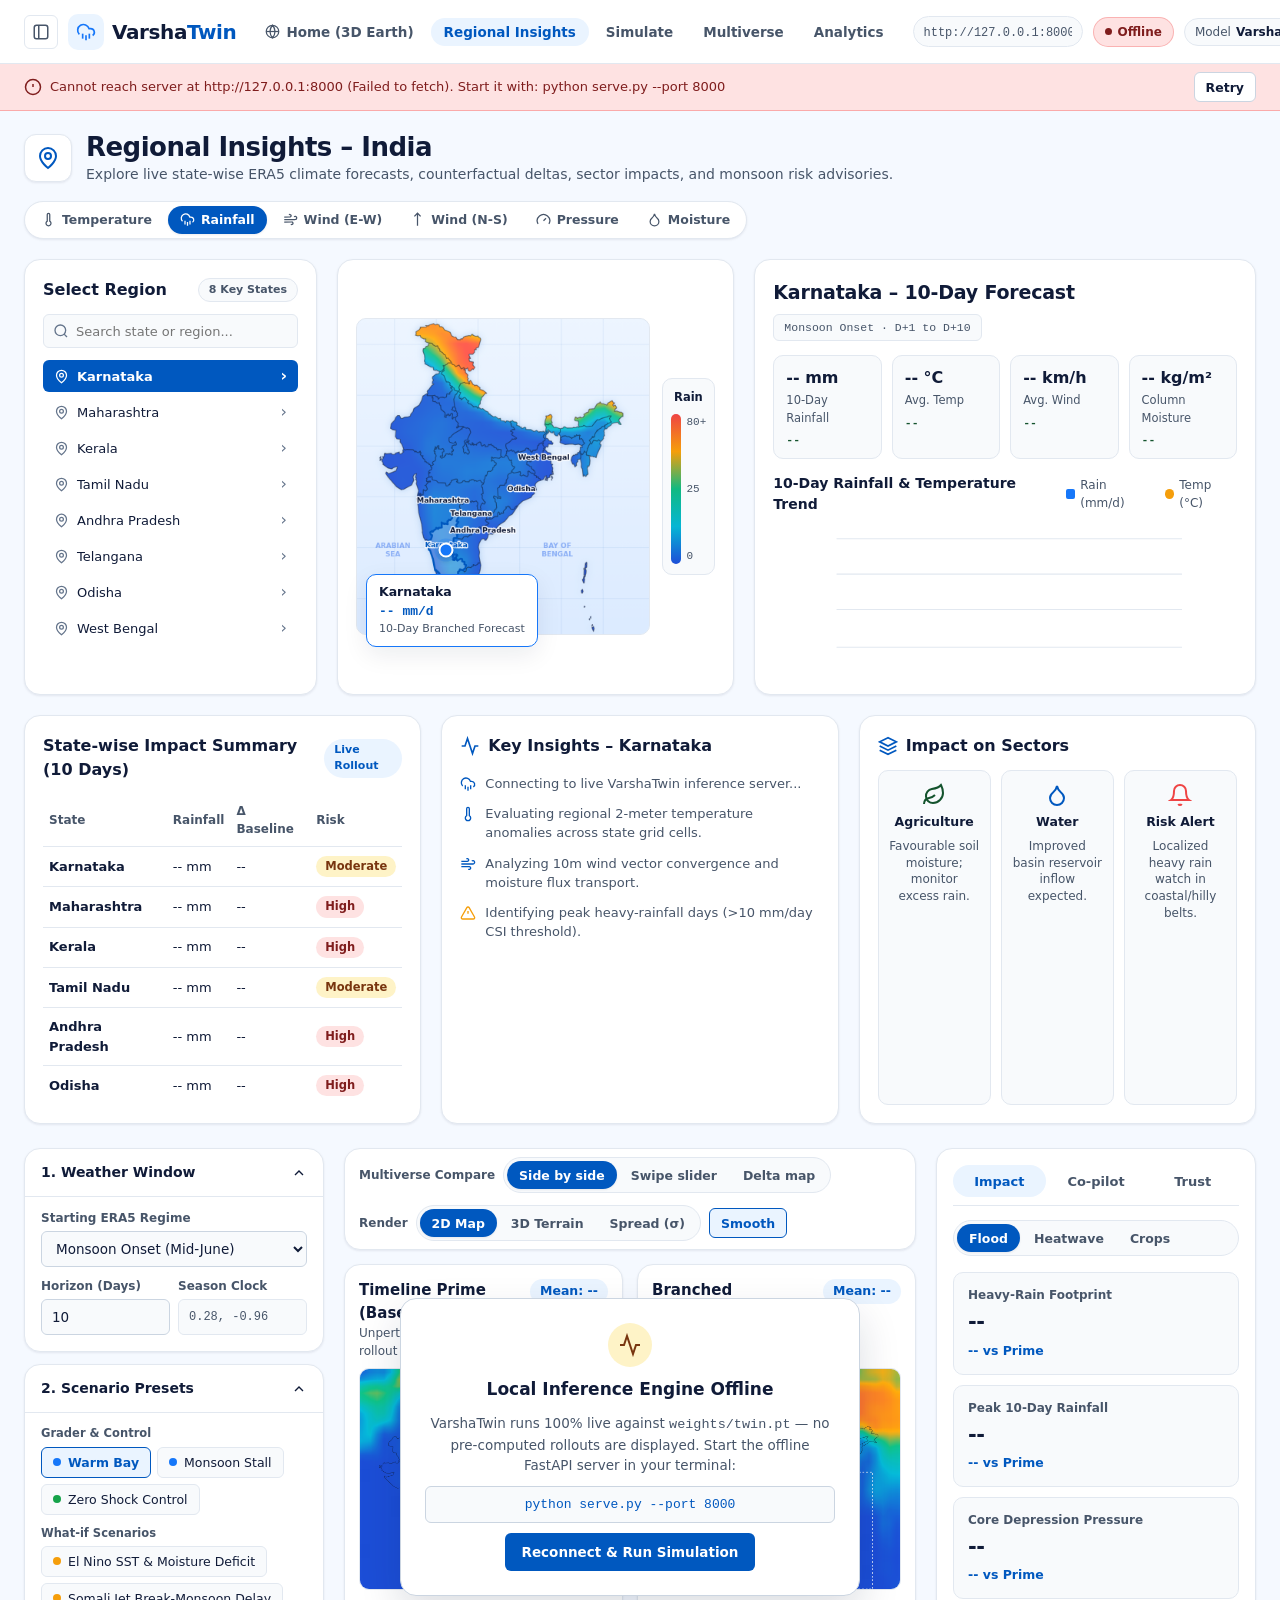
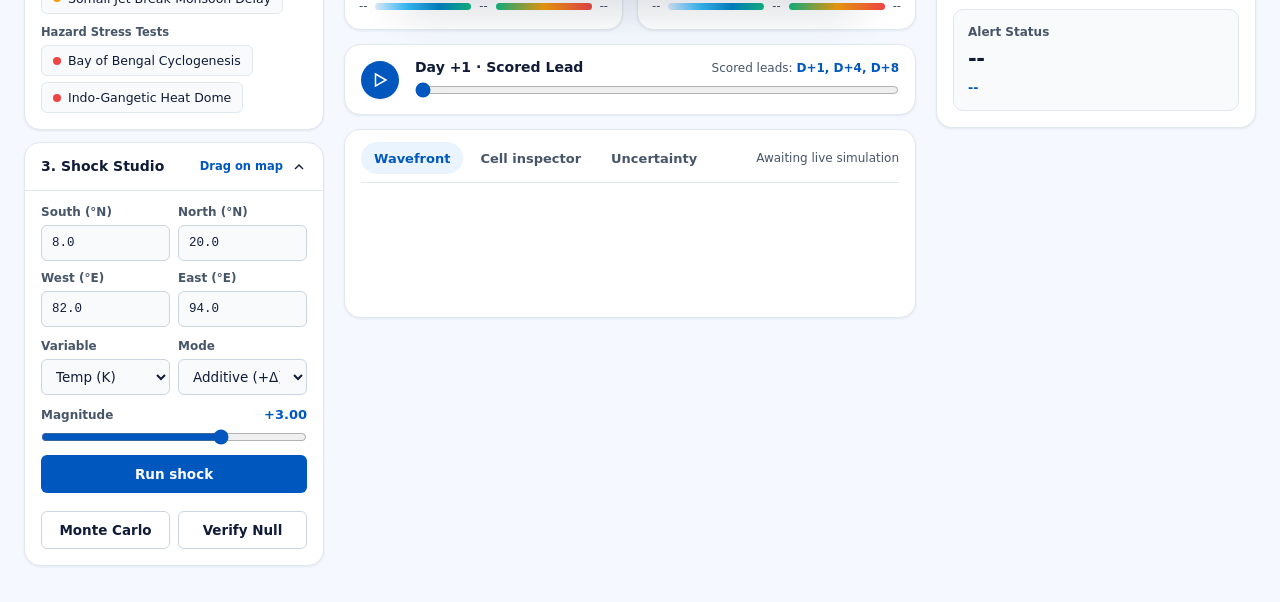
==== commit 5e9963f6: "add 37-state offline India GeoJSON map polygons" ====
--- a/dashboard/index.html
+++ b/dashboard/index.html
@@ -875,6 +875,7 @@
   </div>
 
   <script src="presets.js"></script>
+  <script src="india_geo.js"></script>
   <script src="app.js"></script>
 </body>
 </html>
